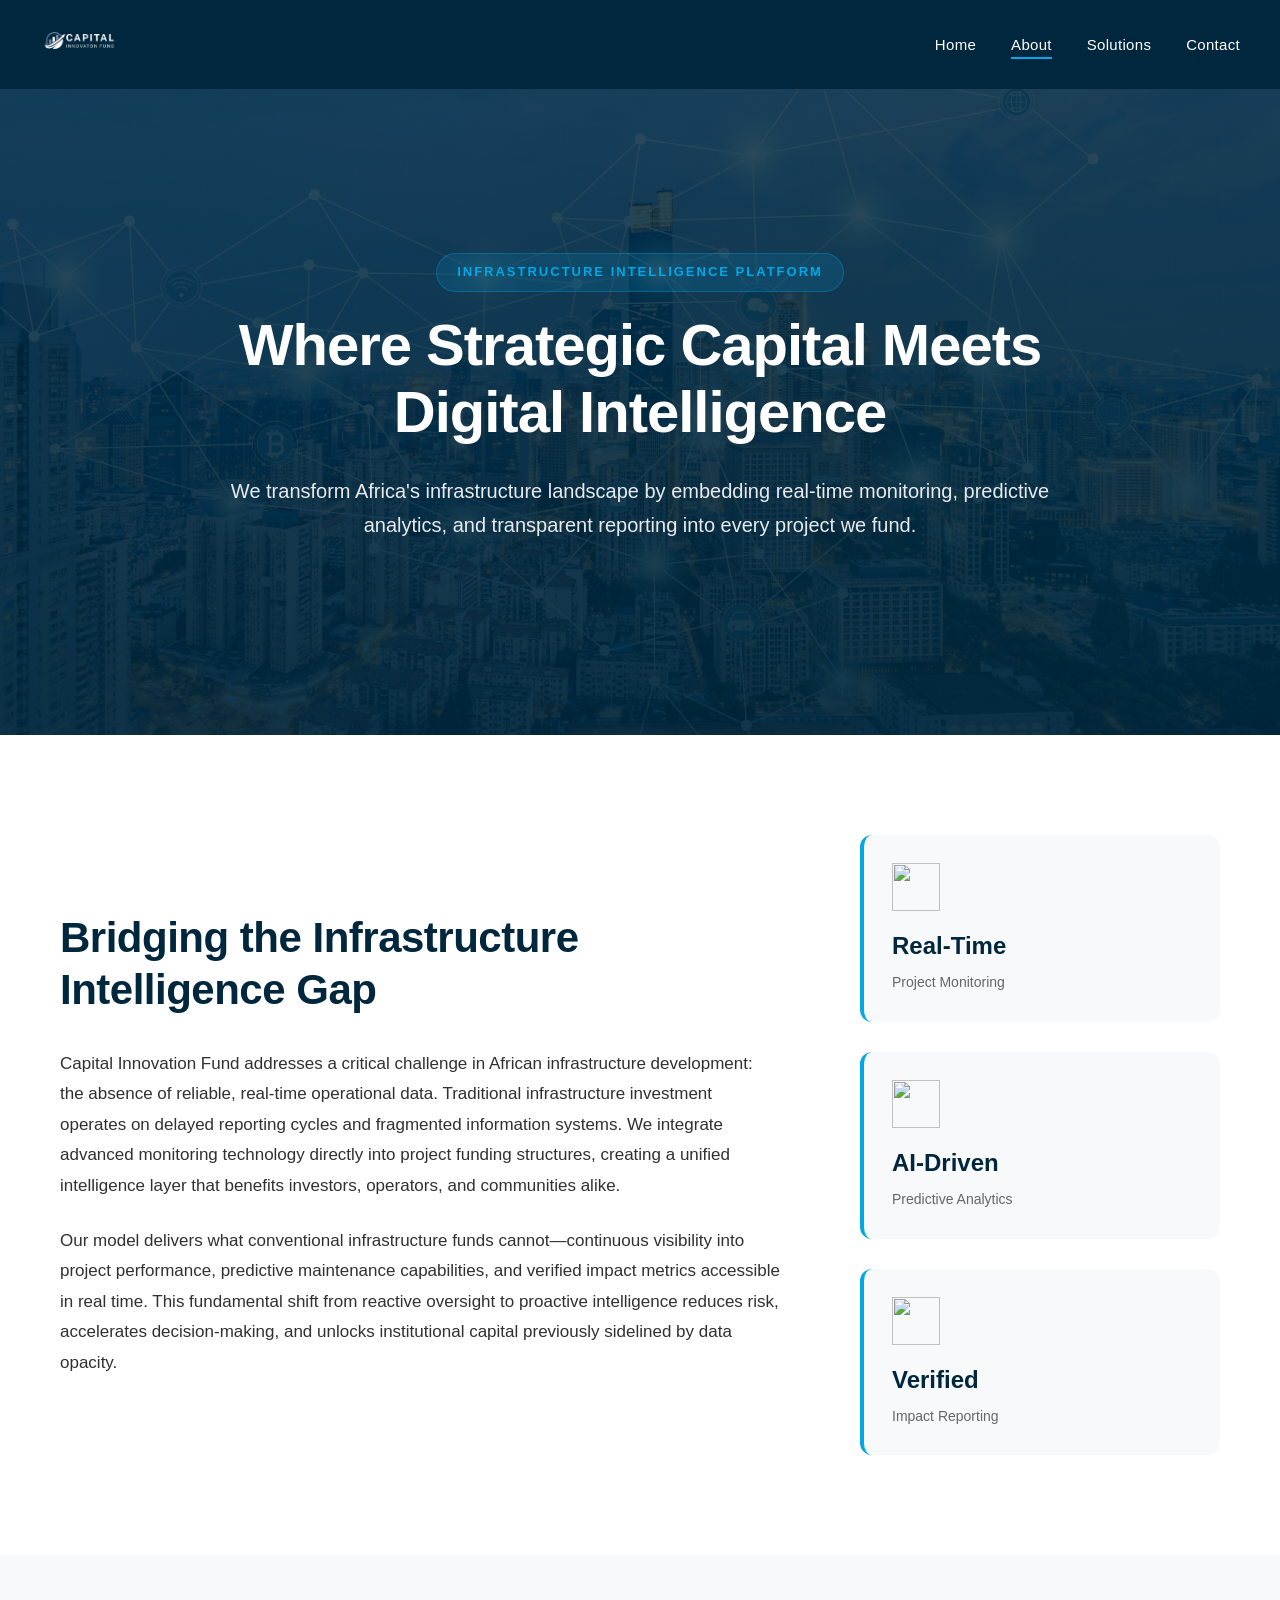
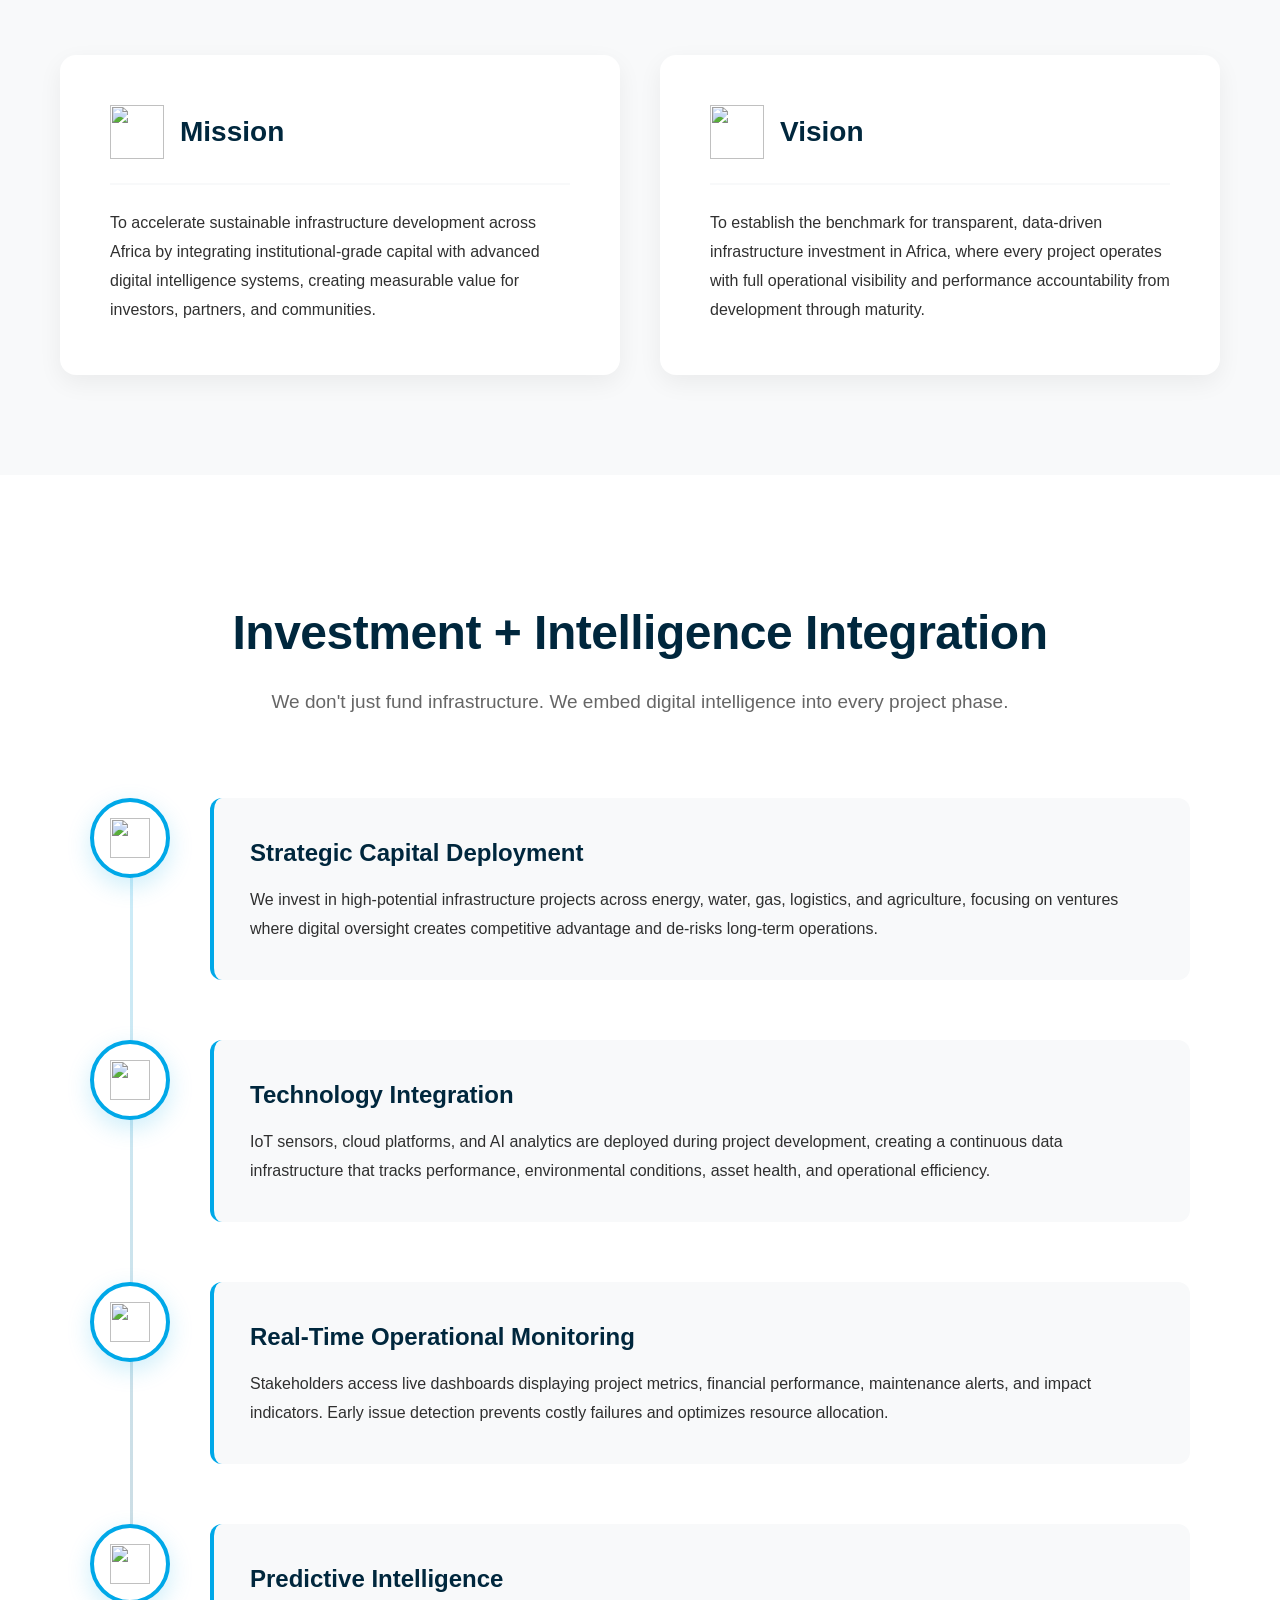
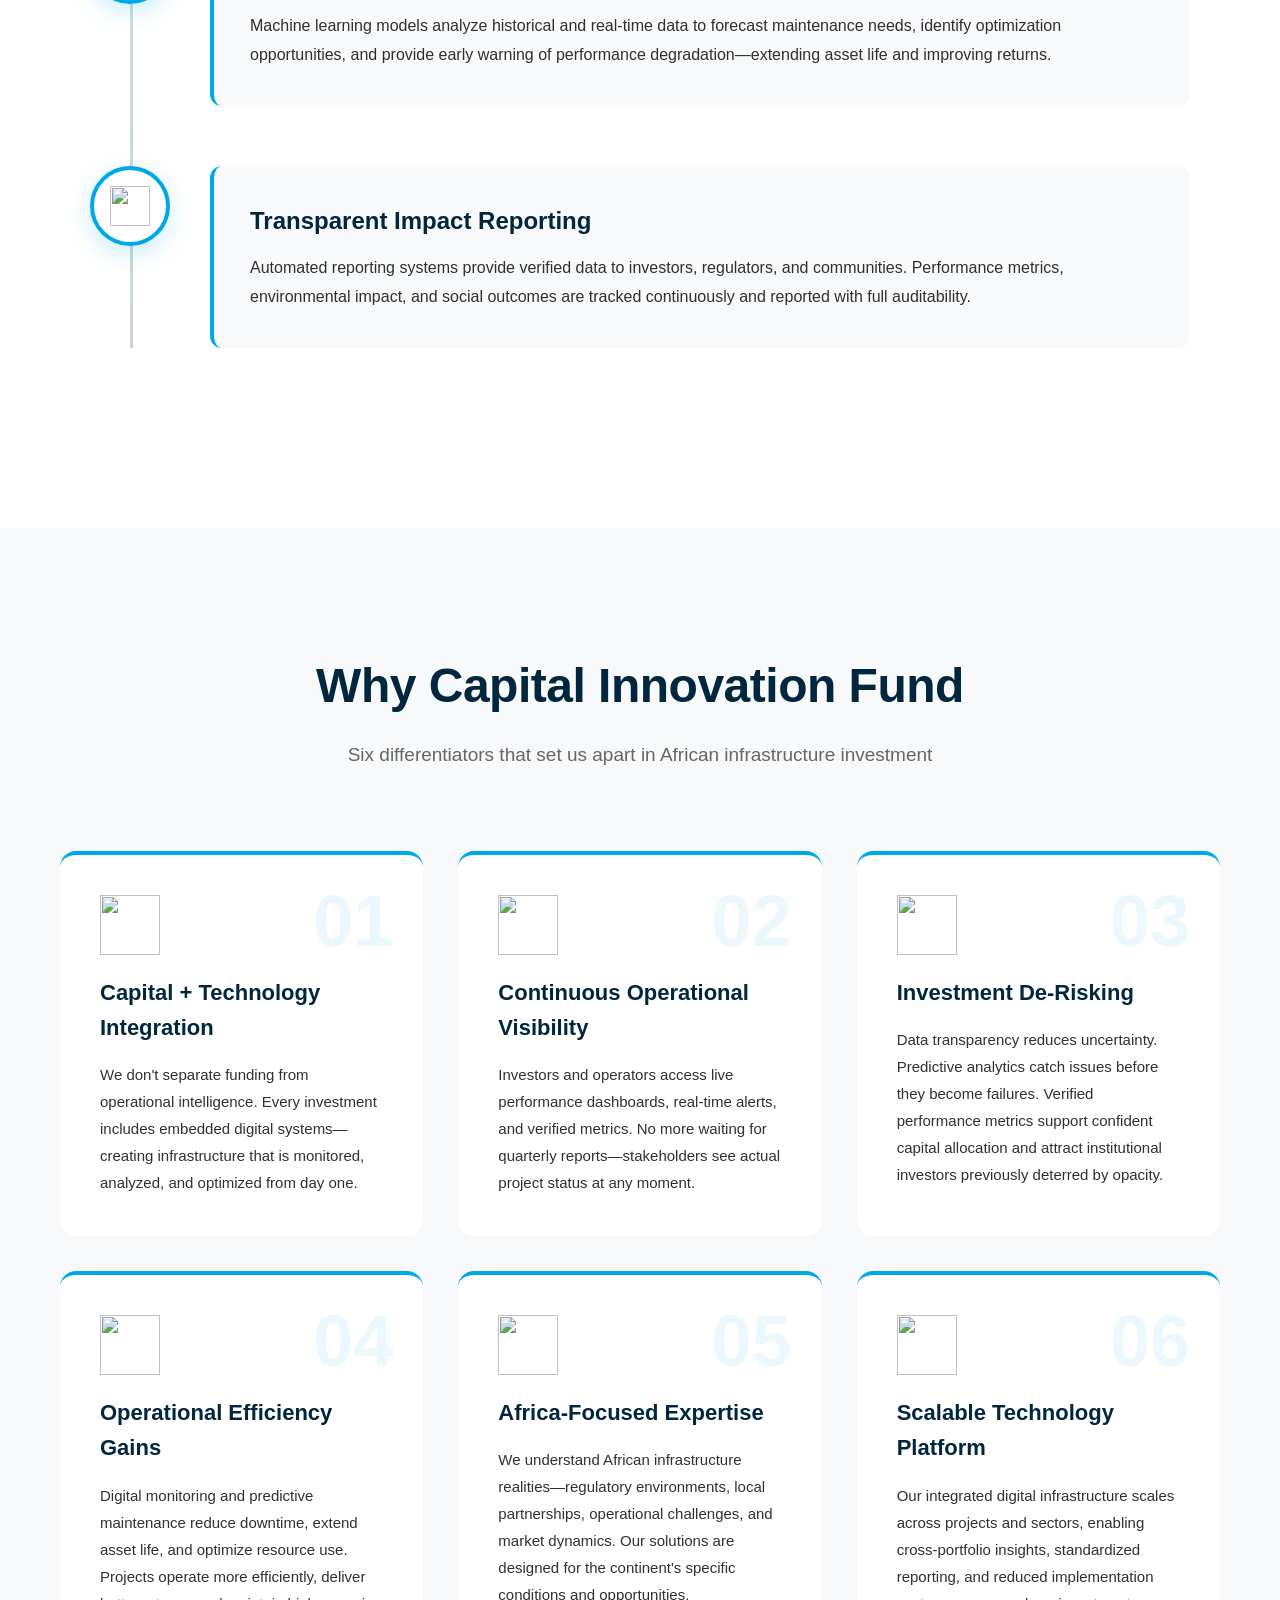
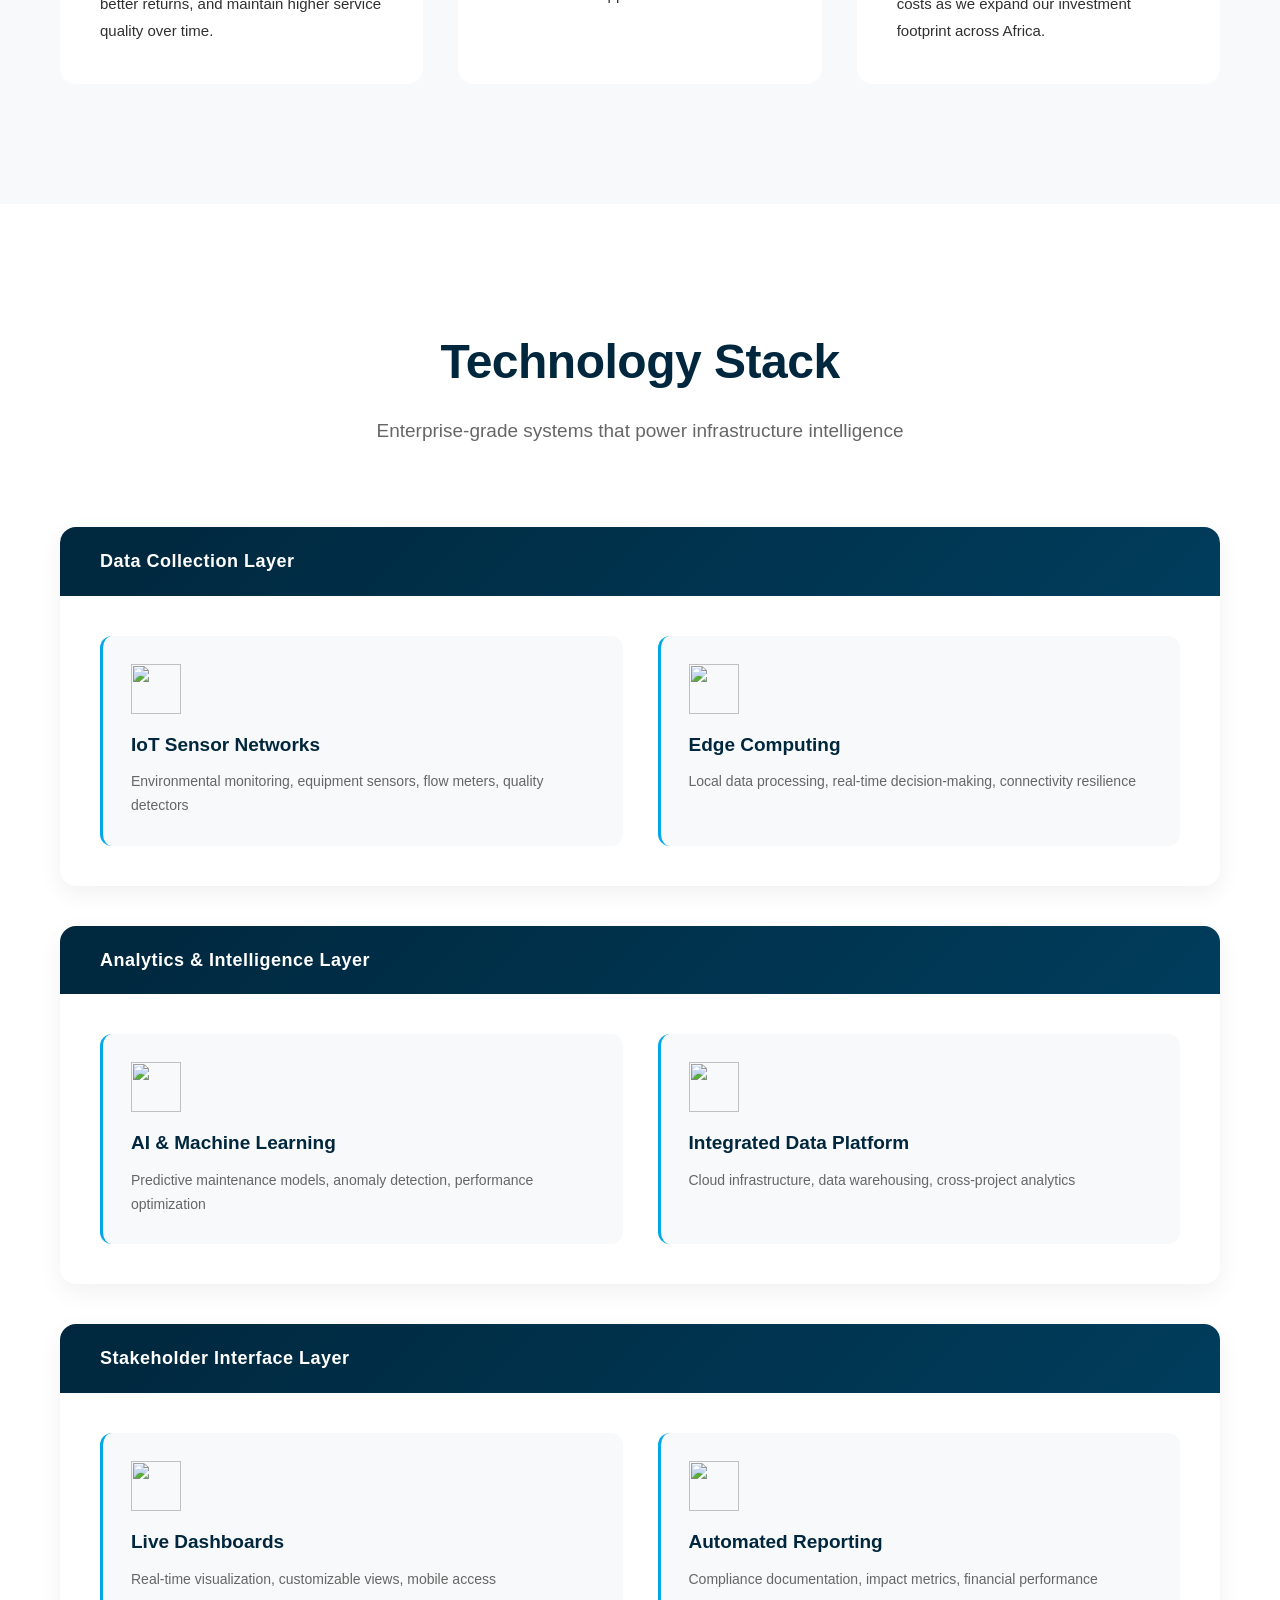
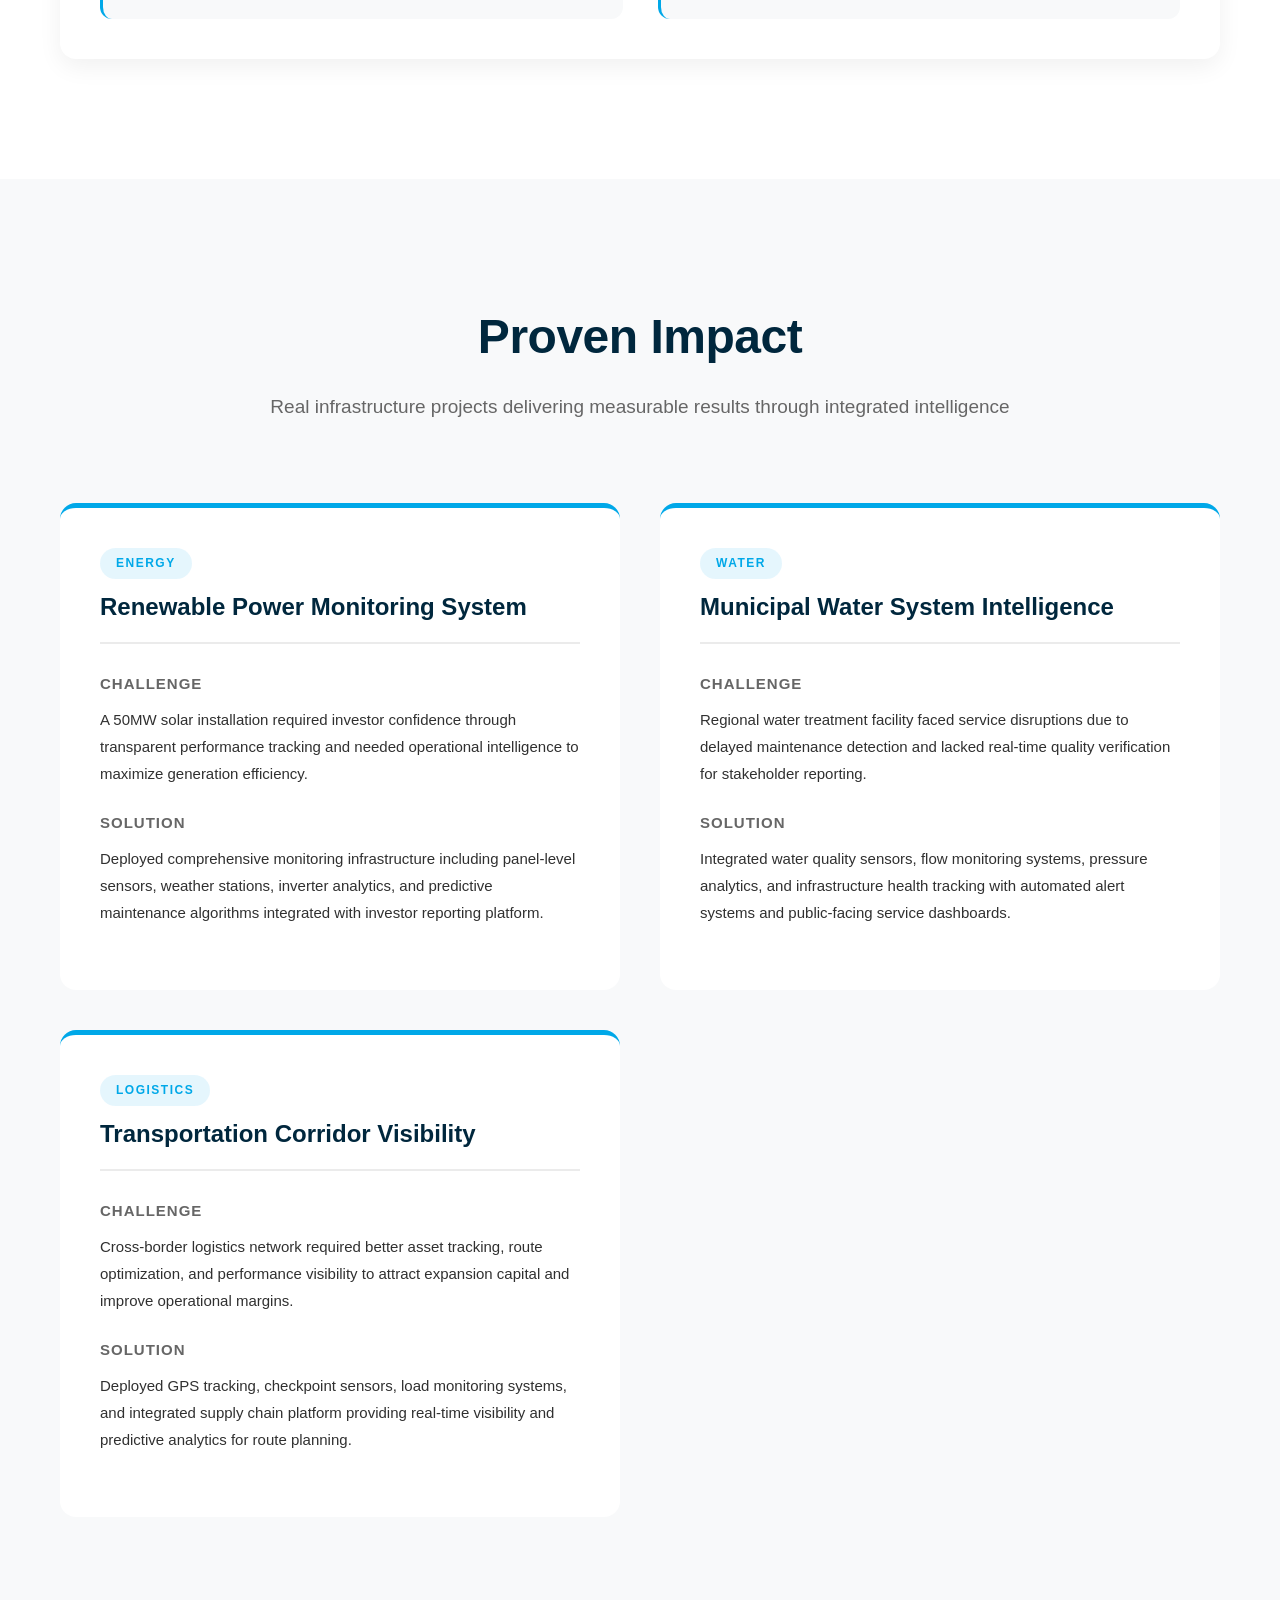
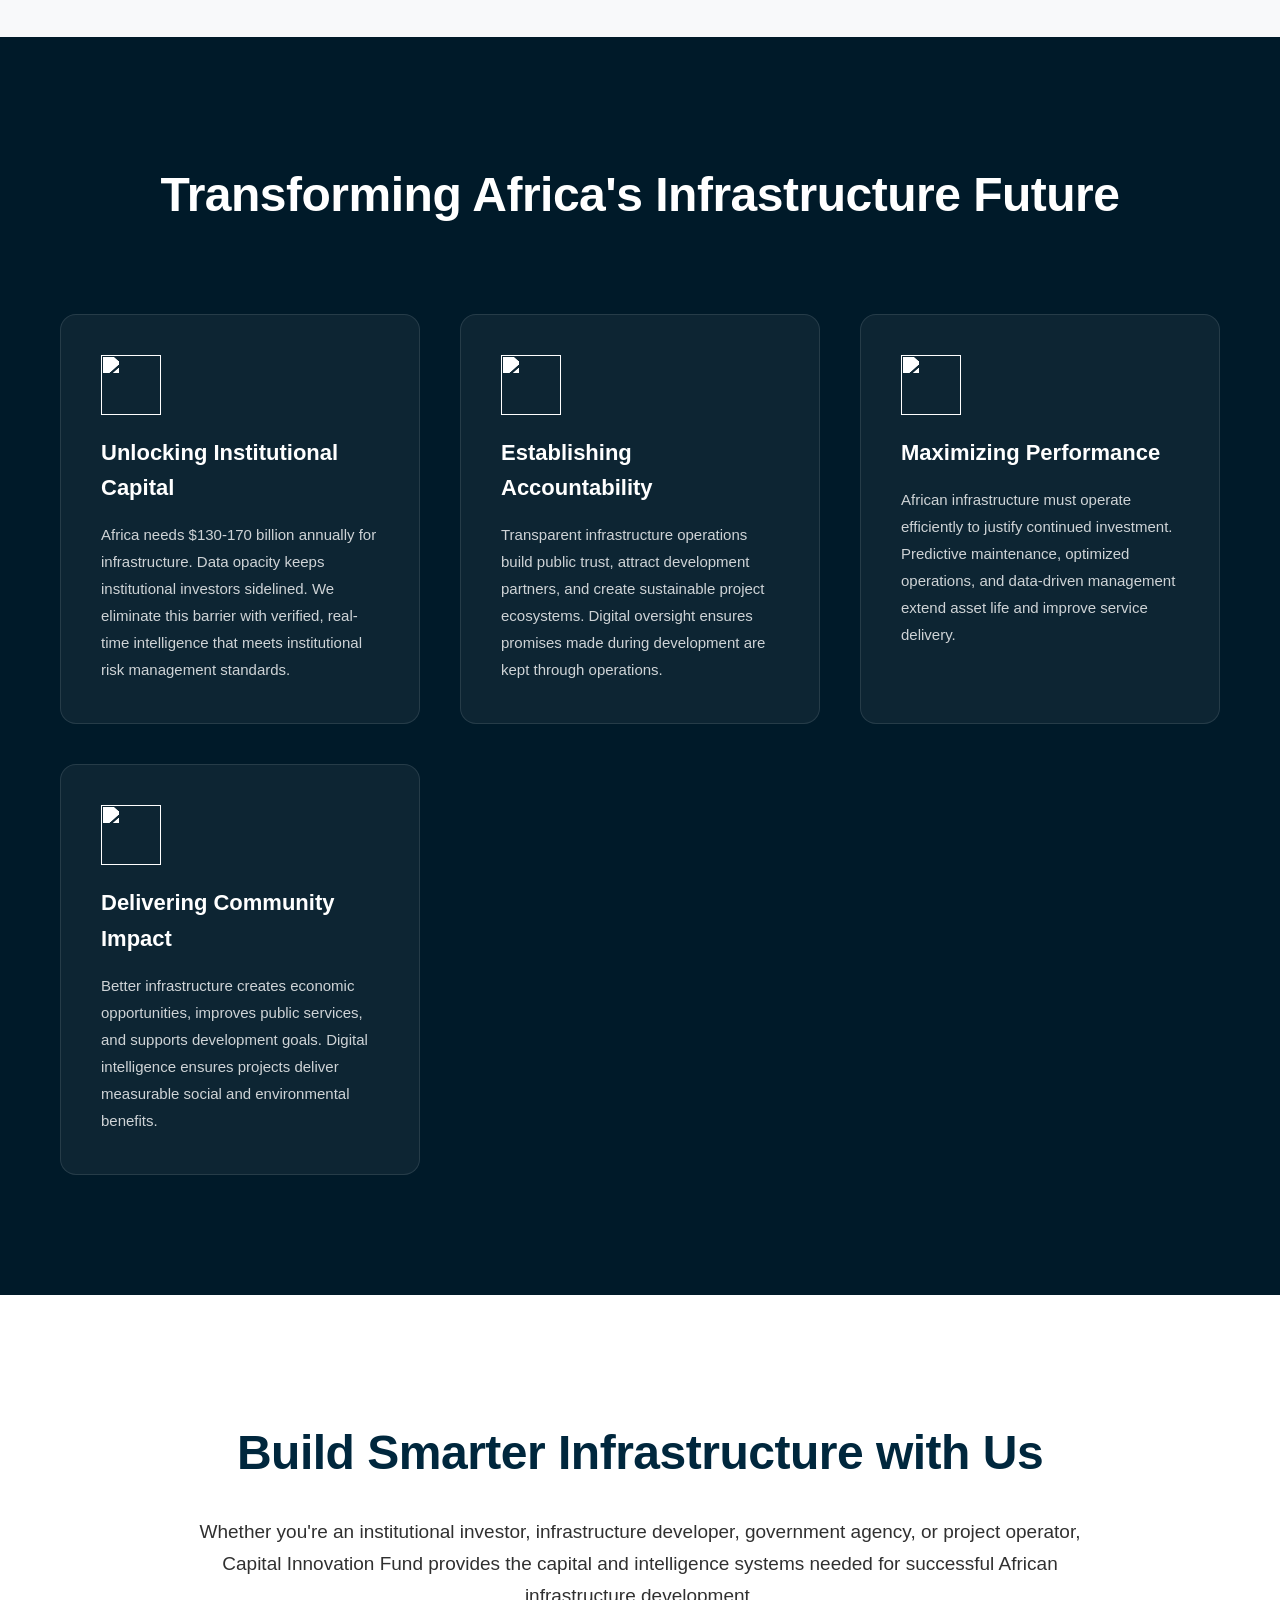
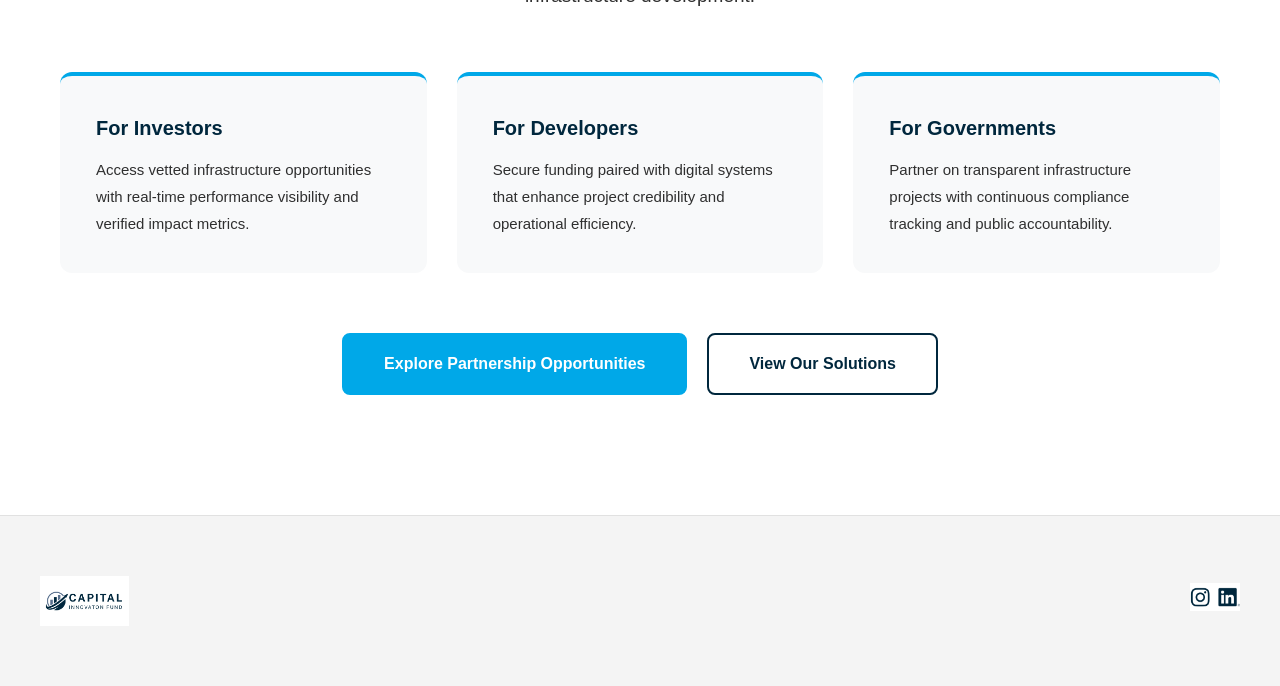
==== about.html @ 4520601c "revamped files" ====
<!DOCTYPE html>
<html lang="en">
<head>
<meta charset="UTF-8">
<meta name="viewport" content="width=device-width, initial-scale=1.0">
<title>About - Capital Innovation Fund</title>
<link rel="stylesheet" href="css/about.css">
</head>
<body>

<!-- NAVIGATION -->
<nav id="mainNav">
  <div class="logo">
    <img src="images/logo1.png" alt="Capital Innovation Fund">
  </div>

  <ul>
    <li><a href="home.html">Home</a></li>
    <li><a href="about.html" class="active">About</a></li>
    <li><a href="solutions.html">Solutions</a></li>
    <li><a href="contact.html">Contact</a></li>
  </ul>
</nav>

<!-- HERO SECTION -->
<section class="about-hero">
  <div class="parallax-container">
    <div class="parallax-layer layer-back">
      <div class="gradient-grid"></div>
    </div>
    <div class="parallax-layer layer-mid">
      <div class="data-network"></div>
    </div>
    <div class="parallax-layer layer-front">
      <img src="images/bridge.png" alt="African Infrastructure">
    </div>
  </div>
  
  <div class="hero-overlay"></div>
  
  <div class="about-hero-content">
    <div class="hero-label">Infrastructure Intelligence Platform</div>
    <h1>Where Strategic Capital Meets Digital Intelligence</h1>
    <p>We transform Africa's infrastructure landscape by embedding real-time monitoring, predictive analytics, and transparent reporting into every project we fund.</p>
  </div>
</section>

<!-- INTRODUCTION STATEMENT -->
<section class="intro-statement">
  <div class="intro-container">
    <div class="intro-content">
      <h2>Bridging the Infrastructure Intelligence Gap</h2>
      <p>Capital Innovation Fund addresses a critical challenge in African infrastructure development: the absence of reliable, real-time operational data. Traditional infrastructure investment operates on delayed reporting cycles and fragmented information systems. We integrate advanced monitoring technology directly into project funding structures, creating a unified intelligence layer that benefits investors, operators, and communities alike.</p>
      
      <p>Our model delivers what conventional infrastructure funds cannot—continuous visibility into project performance, predictive maintenance capabilities, and verified impact metrics accessible in real time. This fundamental shift from reactive oversight to proactive intelligence reduces risk, accelerates decision-making, and unlocks institutional capital previously sidelined by data opacity.</p>
    </div>
    
    <div class="intro-stats">
      <div class="stat-item">
        <div class="stat-icon"><img src="images/icons/monitor.svg" alt=""></div>
        <div class="stat-value">Real-Time</div>
        <div class="stat-label">Project Monitoring</div>
      </div>
      
      <div class="stat-item">
        <div class="stat-icon"><img src="images/icons/analytics.svg" alt=""></div>
        <div class="stat-value">AI-Driven</div>
        <div class="stat-label">Predictive Analytics</div>
      </div>
      
      <div class="stat-item">
        <div class="stat-icon"><img src="images/icons/verified.svg" alt=""></div>
        <div class="stat-value">Verified</div>
        <div class="stat-label">Impact Reporting</div>
      </div>
    </div>
  </div>
</section>

<!-- MISSION & VISION -->
<section class="mission-vision">
  <div class="mission-vision-grid">
    <div class="mission-card">
      <div class="card-header">
        <div class="header-icon"><img src="images/icons/target.svg" alt=""></div>
        <h3>Mission</h3>
      </div>
      <p>To accelerate sustainable infrastructure development across Africa by integrating institutional-grade capital with advanced digital intelligence systems, creating measurable value for investors, partners, and communities.</p>
    </div>
    
    <div class="vision-card">
      <div class="card-header">
        <div class="header-icon"><img src="images/icons/vision.svg" alt=""></div>
        <h3>Vision</h3>
      </div>
      <p>To establish the benchmark for transparent, data-driven infrastructure investment in Africa, where every project operates with full operational visibility and performance accountability from development through maturity.</p>
    </div>
  </div>
</section>

<!-- WHAT WE DO - LIFECYCLE MODEL -->
<section class="what-we-do">
  <div class="section-header">
    <h2>Investment + Intelligence Integration</h2>
    <p>We don't just fund infrastructure. We embed digital intelligence into every project phase.</p>
  </div>
  
  <div class="lifecycle-timeline">
    <div class="timeline-item">
      <div class="timeline-marker">
        <div class="marker-icon"><img src="images/icons/capital.svg" alt=""></div>
      </div>
      <div class="timeline-content">
        <h3>Strategic Capital Deployment</h3>
        <p>We invest in high-potential infrastructure projects across energy, water, gas, logistics, and agriculture, focusing on ventures where digital oversight creates competitive advantage and de-risks long-term operations.</p>
      </div>
    </div>
    
    <div class="timeline-item">
      <div class="timeline-marker">
        <div class="marker-icon"><img src="images/icons/integration.svg" alt=""></div>
      </div>
      <div class="timeline-content">
        <h3>Technology Integration</h3>
        <p>IoT sensors, cloud platforms, and AI analytics are deployed during project development, creating a continuous data infrastructure that tracks performance, environmental conditions, asset health, and operational efficiency.</p>
      </div>
    </div>
    
    <div class="timeline-item">
      <div class="timeline-marker">
        <div class="marker-icon"><img src="images/icons/monitoring.svg" alt=""></div>
      </div>
      <div class="timeline-content">
        <h3>Real-Time Operational Monitoring</h3>
        <p>Stakeholders access live dashboards displaying project metrics, financial performance, maintenance alerts, and impact indicators. Early issue detection prevents costly failures and optimizes resource allocation.</p>
      </div>
    </div>
    
    <div class="timeline-item">
      <div class="timeline-marker">
        <div class="marker-icon"><img src="images/icons/predictive.svg" alt=""></div>
      </div>
      <div class="timeline-content">
        <h3>Predictive Intelligence</h3>
        <p>Machine learning models analyze historical and real-time data to forecast maintenance needs, identify optimization opportunities, and provide early warning of performance degradation—extending asset life and improving returns.</p>
      </div>
    </div>
    
    <div class="timeline-item">
      <div class="timeline-marker">
        <div class="marker-icon"><img src="images/icons/reporting.svg" alt=""></div>
      </div>
      <div class="timeline-content">
        <h3>Transparent Impact Reporting</h3>
        <p>Automated reporting systems provide verified data to investors, regulators, and communities. Performance metrics, environmental impact, and social outcomes are tracked continuously and reported with full auditability.</p>
      </div>
    </div>
  </div>
</section>

<!-- COMPETITIVE ADVANTAGE -->
<section class="competitive-advantage">
  <div class="section-header">
    <h2>Why Capital Innovation Fund</h2>
    <p>Six differentiators that set us apart in African infrastructure investment</p>
  </div>
  
  <div class="advantages-grid">
    <div class="advantage-card">
      <div class="advantage-number">01</div>
      <div class="advantage-icon"><img src="images/icons/integration-adv.svg" alt=""></div>
      <h3>Capital + Technology Integration</h3>
      <p>We don't separate funding from operational intelligence. Every investment includes embedded digital systems—creating infrastructure that is monitored, analyzed, and optimized from day one.</p>
    </div>
    
    <div class="advantage-card">
      <div class="advantage-number">02</div>
      <div class="advantage-icon"><img src="images/icons/visibility.svg" alt=""></div>
      <h3>Continuous Operational Visibility</h3>
      <p>Investors and operators access live performance dashboards, real-time alerts, and verified metrics. No more waiting for quarterly reports—stakeholders see actual project status at any moment.</p>
    </div>
    
    <div class="advantage-card">
      <div class="advantage-number">03</div>
      <div class="advantage-icon"><img src="images/icons/derisk.svg" alt=""></div>
      <h3>Investment De-Risking</h3>
      <p>Data transparency reduces uncertainty. Predictive analytics catch issues before they become failures. Verified performance metrics support confident capital allocation and attract institutional investors previously deterred by opacity.</p>
    </div>
    
    <div class="advantage-card">
      <div class="advantage-number">04</div>
      <div class="advantage-icon"><img src="images/icons/efficiency.svg" alt=""></div>
      <h3>Operational Efficiency Gains</h3>
      <p>Digital monitoring and predictive maintenance reduce downtime, extend asset life, and optimize resource use. Projects operate more efficiently, deliver better returns, and maintain higher service quality over time.</p>
    </div>
    
    <div class="advantage-card">
      <div class="advantage-number">05</div>
      <div class="advantage-icon"><img src="images/icons/africa.svg" alt=""></div>
      <h3>Africa-Focused Expertise</h3>
      <p>We understand African infrastructure realities—regulatory environments, local partnerships, operational challenges, and market dynamics. Our solutions are designed for the continent's specific conditions and opportunities.</p>
    </div>
    
    <div class="advantage-card">
      <div class="advantage-number">06</div>
      <div class="advantage-icon"><img src="images/icons/scalable.svg" alt=""></div>
      <h3>Scalable Technology Platform</h3>
      <p>Our integrated digital infrastructure scales across projects and sectors, enabling cross-portfolio insights, standardized reporting, and reduced implementation costs as we expand our investment footprint across Africa.</p>
    </div>
  </div>
</section>

<!-- TECHNOLOGY APPROACH -->
<section class="technology-approach">
  <div class="section-header">
    <h2>Technology Stack</h2>
    <p>Enterprise-grade systems that power infrastructure intelligence</p>
  </div>
  
  <div class="tech-architecture">
    <div class="tech-layer">
      <div class="layer-label">Data Collection Layer</div>
      <div class="layer-components">
        <div class="component">
          <div class="component-icon"><img src="images/icons/iot.svg" alt=""></div>
          <h4>IoT Sensor Networks</h4>
          <p>Environmental monitoring, equipment sensors, flow meters, quality detectors</p>
        </div>
        <div class="component">
          <div class="component-icon"><img src="images/icons/edge.svg" alt=""></div>
          <h4>Edge Computing</h4>
          <p>Local data processing, real-time decision-making, connectivity resilience</p>
        </div>
      </div>
    </div>
    
    <div class="tech-layer">
      <div class="layer-label">Analytics & Intelligence Layer</div>
      <div class="layer-components">
        <div class="component">
          <div class="component-icon"><img src="images/icons/ai.svg" alt=""></div>
          <h4>AI & Machine Learning</h4>
          <p>Predictive maintenance models, anomaly detection, performance optimization</p>
        </div>
        <div class="component">
          <div class="component-icon"><img src="images/icons/data-platform.svg" alt=""></div>
          <h4>Integrated Data Platform</h4>
          <p>Cloud infrastructure, data warehousing, cross-project analytics</p>
        </div>
      </div>
    </div>
    
    <div class="tech-layer">
      <div class="layer-label">Stakeholder Interface Layer</div>
      <div class="layer-components">
        <div class="component">
          <div class="component-icon"><img src="images/icons/dashboard.svg" alt=""></div>
          <h4>Live Dashboards</h4>
          <p>Real-time visualization, customizable views, mobile access</p>
        </div>
        <div class="component">
          <div class="component-icon"><img src="images/icons/reporting.svg" alt=""></div>
          <h4>Automated Reporting</h4>
          <p>Compliance documentation, impact metrics, financial performance</p>
        </div>
      </div>
    </div>
  </div>
</section>

<!-- CASE STUDIES -->
<section class="case-studies">
  <div class="section-header">
    <h2>Proven Impact</h2>
    <p>Real infrastructure projects delivering measurable results through integrated intelligence</p>
  </div>
  
  <div class="cases-container">
    <div class="case-card">
      <div class="case-header">
        <div class="case-sector">Energy</div>
        <h3>Renewable Power Monitoring System</h3>
      </div>
      
      <div class="case-challenge">
        <h4>Challenge</h4>
        <p>A 50MW solar installation required investor confidence through transparent performance tracking and needed operational intelligence to maximize generation efficiency.</p>
      </div>
      
      <div class="case-solution">
        <h4>Solution</h4>
        <p>Deployed comprehensive monitoring infrastructure including panel-level sensors, weather stations, inverter analytics, and predictive maintenance algorithms integrated with investor reporting platform.</p>
      </div>
    </div>
    
    <div class="case-card">
      <div class="case-header">
        <div class="case-sector">Water</div>
        <h3>Municipal Water System Intelligence</h3>
      </div>
      
      <div class="case-challenge">
        <h4>Challenge</h4>
        <p>Regional water treatment facility faced service disruptions due to delayed maintenance detection and lacked real-time quality verification for stakeholder reporting.</p>
      </div>
      
      <div class="case-solution">
        <h4>Solution</h4>
        <p>Integrated water quality sensors, flow monitoring systems, pressure analytics, and infrastructure health tracking with automated alert systems and public-facing service dashboards.</p>
      </div>
    </div>
    
    <div class="case-card">
      <div class="case-header">
        <div class="case-sector">Logistics</div>
        <h3>Transportation Corridor Visibility</h3>
      </div>
      
      <div class="case-challenge">
        <h4>Challenge</h4>
        <p>Cross-border logistics network required better asset tracking, route optimization, and performance visibility to attract expansion capital and improve operational margins.</p>
      </div>
      
      <div class="case-solution">
        <h4>Solution</h4>
        <p>Deployed GPS tracking, checkpoint sensors, load monitoring systems, and integrated supply chain platform providing real-time visibility and predictive analytics for route planning.</p>
      </div>
    </div>
  </div>
</section>

<!-- WHY IT MATTERS -->
<section class="why-matters">
  <div class="matters-content">
    <h2>Transforming Africa's Infrastructure Future</h2>
    
    <div class="matters-grid">
      <div class="matter-item">
        <div class="matter-icon"><img src="images/icons/capital-unlock.svg" alt=""></div>
        <h3>Unlocking Institutional Capital</h3>
        <p>Africa needs $130-170 billion annually for infrastructure. Data opacity keeps institutional investors sidelined. We eliminate this barrier with verified, real-time intelligence that meets institutional risk management standards.</p>
      </div>
      
      <div class="matter-item">
        <div class="matter-icon"><img src="images/icons/accountability.svg" alt=""></div>
        <h3>Establishing Accountability</h3>
        <p>Transparent infrastructure operations build public trust, attract development partners, and create sustainable project ecosystems. Digital oversight ensures promises made during development are kept through operations.</p>
      </div>
      
      <div class="matter-item">
        <div class="matter-icon"><img src="images/icons/performance.svg" alt=""></div>
        <h3>Maximizing Performance</h3>
        <p>African infrastructure must operate efficiently to justify continued investment. Predictive maintenance, optimized operations, and data-driven management extend asset life and improve service delivery.</p>
      </div>
      
      <div class="matter-item">
        <div class="matter-icon"><img src="images/icons/community.svg" alt=""></div>
        <h3>Delivering Community Impact</h3>
        <p>Better infrastructure creates economic opportunities, improves public services, and supports development goals. Digital intelligence ensures projects deliver measurable social and environmental benefits.</p>
      </div>
    </div>
  </div>
</section>

<!-- PARTNER CTA -->
<section class="partner-cta">
  <div class="cta-container">
    <div class="cta-content">
      <h2>Build Smarter Infrastructure with Us</h2>
      <p>Whether you're an institutional investor, infrastructure developer, government agency, or project operator, Capital Innovation Fund provides the capital and intelligence systems needed for successful African infrastructure development.</p>
      
      <div class="cta-options">
        <div class="cta-option">
          <h3>For Investors</h3>
          <p>Access vetted infrastructure opportunities with real-time performance visibility and verified impact metrics.</p>
        </div>
        
        <div class="cta-option">
          <h3>For Developers</h3>
          <p>Secure funding paired with digital systems that enhance project credibility and operational efficiency.</p>
        </div>
        
        <div class="cta-option">
          <h3>For Governments</h3>
          <p>Partner on transparent infrastructure projects with continuous compliance tracking and public accountability.</p>
        </div>
      </div>
      
      <div class="cta-actions">
        <a href="contact.html" class="btn-primary">Explore Partnership Opportunities</a>
        <a href="solutions.html" class="btn-secondary">View Our Solutions</a>
      </div>
    </div>
  </div>
</section>

<!-- FOOTER -->
<footer>
  <div class="footer-content">
    <img src="images/logo.png" alt="Capital Innovation Fund">
    <div class="social">
      <img src="images/social.png" alt="Social Media">
    </div>
  </div>
</footer>

<script src="js/about.js"></script>
</body>
</html>
---- css/about.css ----
/* ===================================
   ABOUT PAGE STYLES - REDESIGNED
   Capital Innovation Fund
   =================================== */

/* PREVENT HORIZONTAL SCROLL */
html, body {
  overflow-x: hidden;
  max-width: 100%;
  scroll-behavior: smooth;
}

/* COLOR VARIABLES */
:root {
  --blue: #00273d;
  --blue-dark: #001a29;
  --blue-light: #003d5c;
  --white: #ffffff;
  --grey: #f8f9fa;
  --grey-light: #f4f4f4;
  --grey-dark: #1a1a1a;
  --grey-medium: #666666;
  --accent: #00a8e8;
  --accent-light: #33bef0;
  --success: #00ff88;
  --warning: #ffaa00;
  --border: rgba(0, 0, 0, 0.08);
}

/* RESET STYLES */
* {
  margin: 0;
  padding: 0;
  box-sizing: border-box;
}

body, html {
  font-family: -apple-system, BlinkMacSystemFont, 'Segoe UI', Arial, sans-serif;
  color: var(--grey-dark);
  background: var(--white);
  -webkit-font-smoothing: antialiased;
  line-height: 1.6;
}

/* ==================================
   NAVIGATION
   ================================== */
nav {
  width: 100%;
  background: var(--blue);
  padding: 18px 40px;
  display: flex;
  justify-content: space-between;
  align-items: center;
  position: fixed;
  top: 0;
  z-index: 1000;
  transition: all 0.4s cubic-bezier(0.4, 0, 0.2, 1);
}

nav.scrolled {
  background: rgba(0, 39, 61, 0.95);
  backdrop-filter: blur(20px);
  box-shadow: 0 4px 30px rgba(0, 0, 0, 0.1);
  padding: 12px 40px;
}

nav .logo img {
  height: 45px;
  transition: height 0.3s ease;
}

nav ul {
  list-style: none;
  display: flex;
  gap: 35px;
}

nav ul li a {
  color: var(--white);
  text-decoration: none;
  font-size: 15px;
  font-weight: 500;
  letter-spacing: 0.3px;
  transition: opacity 0.3s ease;
  position: relative;
}

nav ul li a::after {
  content: '';
  position: absolute;
  bottom: -6px;
  left: 0;
  width: 0;
  height: 2px;
  background: var(--accent);
  transition: width 0.3s cubic-bezier(0.4, 0, 0.2, 1);
}

nav ul li a:hover::after,
nav ul li a.active::after {
  width: 100%;
}

/* ==================================
   ABOUT HERO - PARALLAX
   ================================== */
.about-hero {
  height: 75vh;
  min-height: 600px;
  position: relative;
  display: flex;
  align-items: center;
  justify-content: center;
  margin-top: 60px;
  overflow: hidden;
  background: var(--blue-dark);
}

.parallax-container {
  position: absolute;
  top: 0;
  left: 0;
  width: 100%;
  height: 100%;
}

.parallax-layer {
  position: absolute;
  width: 100%;
  height: 100%;
  transition: transform 0.1s ease-out;
}

.layer-back {
  z-index: 1;
}

.gradient-grid {
  width: 100%;
  height: 100%;
  background: 
    linear-gradient(90deg, transparent 0%, rgba(0, 168, 232, 0.03) 50%, transparent 100%),
    repeating-linear-gradient(0deg, transparent, transparent 50px, rgba(0, 168, 232, 0.05) 50px, rgba(0, 168, 232, 0.05) 51px),
    repeating-linear-gradient(90deg, transparent, transparent 50px, rgba(0, 168, 232, 0.05) 50px, rgba(0, 168, 232, 0.05) 51px);
}

.layer-mid {
  z-index: 2;
}

.data-network {
  width: 100%;
  height: 100%;
  background-image: 
    radial-gradient(circle at 20% 30%, rgba(0, 168, 232, 0.12) 0%, transparent 50%),
    radial-gradient(circle at 80% 70%, rgba(0, 255, 136, 0.08) 0%, transparent 50%);
}

.layer-front {
  z-index: 3;
}

.layer-front img {
  width: 100%;
  height: 100%;
  object-fit: cover;
  object-position: center;
  opacity: 0.5;
}

.hero-overlay {
  position: absolute;
  top: 0;
  left: 0;
  width: 100%;
  height: 100%;
  background: linear-gradient(180deg, rgba(0, 39, 61, 0.65) 0%, rgba(0, 39, 61, 0.85) 100%);
  z-index: 4;
}

.about-hero-content {
  position: relative;
  z-index: 5;
  text-align: center;
  max-width: 1000px;
  padding: 0 40px;
  color: var(--white);
}

.hero-label {
  display: inline-block;
  font-size: 13px;
  font-weight: 600;
  text-transform: uppercase;
  letter-spacing: 2px;
  color: var(--accent);
  margin-bottom: 20px;
  padding: 8px 20px;
  background: rgba(0, 168, 232, 0.15);
  border-radius: 30px;
  border: 1px solid rgba(0, 168, 232, 0.3);
  opacity: 0;
  animation: fadeInUp 0.8s cubic-bezier(0.4, 0, 0.2, 1) forwards 0.2s;
}

.about-hero-content h1 {
  font-size: 58px;
  font-weight: 700;
  margin-bottom: 28px;
  line-height: 1.15;
  letter-spacing: -1px;
  opacity: 0;
  transform: translateY(30px);
  animation: fadeInUp 1s cubic-bezier(0.4, 0, 0.2, 1) forwards 0.4s;
}

.about-hero-content p {
  font-size: 20px;
  line-height: 1.7;
  color: rgba(255, 255, 255, 0.9);
  max-width: 850px;
  margin: 0 auto;
  opacity: 0;
  transform: translateY(30px);
  animation: fadeInUp 1s cubic-bezier(0.4, 0, 0.2, 1) forwards 0.6s;
}

@keyframes fadeInUp {
  to {
    opacity: 1;
    transform: translateY(0);
  }
}

/* ==================================
   INTRODUCTION STATEMENT
   ================================== */
.intro-statement {
  padding: 100px 60px;
  background: var(--white);
}

.intro-container {
  max-width: 1300px;
  margin: 0 auto;
  display: grid;
  grid-template-columns: 2fr 1fr;
  gap: 80px;
  align-items: center;
}

.intro-content h2 {
  font-size: 42px;
  font-weight: 700;
  color: var(--blue);
  margin-bottom: 32px;
  line-height: 1.25;
  letter-spacing: -0.5px;
}

.intro-content p {
  font-size: 17px;
  line-height: 1.8;
  color: var(--grey-dark);
  margin-bottom: 24px;
  opacity: 0.9;
}

.intro-content p:last-child {
  margin-bottom: 0;
}

.intro-stats {
  display: flex;
  flex-direction: column;
  gap: 30px;
}

.stat-item {
  padding: 28px;
  background: var(--grey);
  border-radius: 12px;
  border-left: 4px solid var(--accent);
  transition: all 0.4s cubic-bezier(0.4, 0, 0.2, 1);
}

.stat-item:hover {
  background: var(--white);
  box-shadow: 0 12px 32px rgba(0, 0, 0, 0.08);
  transform: translateX(8px);
}

.stat-icon {
  width: 48px;
  height: 48px;
  margin-bottom: 16px;
}

.stat-icon img {
  width: 100%;
  height: 100%;
  object-fit: contain;
}

.stat-value {
  font-size: 24px;
  font-weight: 700;
  color: var(--blue);
  margin-bottom: 6px;
}

.stat-label {
  font-size: 14px;
  color: var(--grey-medium);
  font-weight: 500;
}

/* ==================================
   MISSION & VISION
   ================================== */
.mission-vision {
  padding: 100px 60px;
  background: var(--grey);
}

.mission-vision-grid {
  max-width: 1300px;
  margin: 0 auto;
  display: grid;
  grid-template-columns: repeat(2, 1fr);
  gap: 40px;
}

.mission-card,
.vision-card {
  padding: 50px;
  background: var(--white);
  border-radius: 16px;
  box-shadow: 0 8px 24px rgba(0, 0, 0, 0.06);
  transition: all 0.4s cubic-bezier(0.4, 0, 0.2, 1);
}

.mission-card:hover,
.vision-card:hover {
  box-shadow: 0 16px 48px rgba(0, 0, 0, 0.12);
  transform: translateY(-6px);
}

.card-header {
  display: flex;
  align-items: center;
  gap: 16px;
  margin-bottom: 24px;
  padding-bottom: 24px;
  border-bottom: 2px solid var(--grey);
}

.header-icon {
  width: 54px;
  height: 54px;
}

.header-icon img {
  width: 100%;
  height: 100%;
  object-fit: contain;
}

.card-header h3 {
  font-size: 28px;
  font-weight: 700;
  color: var(--blue);
}

.mission-card p,
.vision-card p {
  font-size: 16px;
  line-height: 1.8;
  color: var(--grey-dark);
  opacity: 0.9;
}

/* ==================================
   WHAT WE DO - LIFECYCLE TIMELINE
   ================================== */
.what-we-do {
  padding: 120px 60px;
  background: var(--white);
}

.section-header {
  text-align: center;
  max-width: 900px;
  margin: 0 auto 80px;
}

.section-header h2 {
  font-size: 48px;
  font-weight: 700;
  color: var(--blue);
  margin-bottom: 16px;
  letter-spacing: -0.5px;
}

.section-header p {
  font-size: 19px;
  color: var(--grey-medium);
  line-height: 1.6;
}

.lifecycle-timeline {
  max-width: 1100px;
  margin: 0 auto;
  position: relative;
}

.lifecycle-timeline::before {
  content: '';
  position: absolute;
  left: 40px;
  top: 0;
  bottom: 0;
  width: 3px;
  background: linear-gradient(180deg, var(--accent), var(--blue));
  opacity: 0.2;
}

.timeline-item {
  position: relative;
  padding-left: 120px;
  margin-bottom: 60px;
  opacity: 0;
  transform: translateX(-30px);
  transition: all 0.8s cubic-bezier(0.4, 0, 0.2, 1);
}

.timeline-item.visible {
  opacity: 1;
  transform: translateX(0);
}

.timeline-marker {
  position: absolute;
  left: 0;
  top: 0;
  width: 80px;
  height: 80px;
  background: var(--white);
  border: 4px solid var(--accent);
  border-radius: 50%;
  display: flex;
  align-items: center;
  justify-content: center;
  box-shadow: 0 8px 24px rgba(0, 168, 232, 0.2);
  z-index: 2;
}

.marker-icon {
  width: 40px;
  height: 40px;
}

.marker-icon img {
  width: 100%;
  height: 100%;
  object-fit: contain;
}

.timeline-content {
  background: var(--grey);
  padding: 36px;
  border-radius: 12px;
  border-left: 4px solid var(--accent);
  transition: all 0.4s cubic-bezier(0.4, 0, 0.2, 1);
}

.timeline-content:hover {
  background: var(--white);
  box-shadow: 0 12px 32px rgba(0, 0, 0, 0.1);
  transform: translateX(8px);
}

.timeline-content h3 {
  font-size: 24px;
  font-weight: 700;
  color: var(--blue);
  margin-bottom: 14px;
}

.timeline-content p {
  font-size: 16px;
  line-height: 1.8;
  color: var(--grey-dark);
  opacity: 0.9;
}

/* ==================================
   COMPETITIVE ADVANTAGE
   ================================== */
.competitive-advantage {
  padding: 120px 60px;
  background: var(--grey);
}

.advantages-grid {
  max-width: 1300px;
  margin: 0 auto;
  display: grid;
  grid-template-columns: repeat(3, 1fr);
  gap: 35px;
}

.advantage-card {
  position: relative;
  padding: 40px;
  background: var(--white);
  border-radius: 16px;
  border-top: 4px solid var(--accent);
  transition: all 0.4s cubic-bezier(0.4, 0, 0.2, 1);
}

.advantage-card:hover {
  box-shadow: 0 16px 48px rgba(0, 0, 0, 0.1);
  transform: translateY(-8px);
}

.advantage-number {
  position: absolute;
  top: 30px;
  right: 30px;
  font-size: 72px;
  font-weight: 800;
  color: rgba(0, 168, 232, 0.08);
  line-height: 1;
}

.advantage-icon {
  width: 60px;
  height: 60px;
  margin-bottom: 20px;
}

.advantage-icon img {
  width: 100%;
  height: 100%;
  object-fit: contain;
}

.advantage-card h3 {
  font-size: 22px;
  font-weight: 700;
  color: var(--blue);
  margin-bottom: 16px;
  position: relative;
  z-index: 2;
}

.advantage-card p {
  font-size: 15px;
  line-height: 1.8;
  color: var(--grey-dark);
  opacity: 0.9;
  position: relative;
  z-index: 2;
}

/* ==================================
   TECHNOLOGY APPROACH
   ================================== */
.technology-approach {
  padding: 120px 60px;
  background: var(--white);
}

.tech-architecture {
  max-width: 1200px;
  margin: 0 auto;
  display: flex;
  flex-direction: column;
  gap: 40px;
}

.tech-layer {
  background: var(--white);
  border-radius: 16px;
  overflow: hidden;
  box-shadow: 0 8px 24px rgba(0, 0, 0, 0.06);
}

.layer-label {
  background: linear-gradient(135deg, var(--blue), var(--blue-light));
  color: var(--white);
  padding: 20px 40px;
  font-size: 18px;
  font-weight: 700;
  letter-spacing: 0.5px;
}

.layer-components {
  padding: 40px;
  display: grid;
  grid-template-columns: repeat(auto-fit, minmax(280px, 1fr));
  gap: 35px;
}

.component {
  padding: 28px;
  background: var(--grey);
  border-radius: 12px;
  border-left: 3px solid var(--accent);
  transition: all 0.4s cubic-bezier(0.4, 0, 0.2, 1);
}

.component:hover {
  background: var(--white);
  box-shadow: 0 8px 24px rgba(0, 0, 0, 0.08);
  transform: translateX(6px);
}

.component-icon {
  width: 50px;
  height: 50px;
  margin-bottom: 16px;
}

.component-icon img {
  width: 100%;
  height: 100%;
  object-fit: contain;
}

.component h4 {
  font-size: 19px;
  font-weight: 700;
  color: var(--blue);
  margin-bottom: 10px;
}

.component p {
  font-size: 14px;
  line-height: 1.7;
  color: var(--grey-medium);
}

/* ==================================
   CASE STUDIES
   ================================== */
.case-studies {
  padding: 120px 60px;
  background: var(--grey);
}

.cases-container {
  max-width: 1400px;
  margin: 0 auto;
  display: grid;
  grid-template-columns: repeat(auto-fit, minmax(380px, 1fr));
  gap: 40px;
}

.case-card {
  background: var(--white);
  border-radius: 16px;
  padding: 40px;
  border-top: 5px solid var(--accent);
  transition: all 0.4s cubic-bezier(0.4, 0, 0.2, 1);
}

.case-card:hover {
  box-shadow: 0 16px 48px rgba(0, 0, 0, 0.1);
  transform: translateY(-8px);
}

.case-header {
  margin-bottom: 28px;
  padding-bottom: 20px;
  border-bottom: 2px solid var(--border);
}

.case-sector {
  display: inline-block;
  font-size: 12px;
  font-weight: 700;
  text-transform: uppercase;
  letter-spacing: 1.5px;
  color: var(--accent);
  background: rgba(0, 168, 232, 0.1);
  padding: 6px 16px;
  border-radius: 20px;
  margin-bottom: 12px;
}

.case-header h3 {
  font-size: 24px;
  font-weight: 700;
  color: var(--blue);
  line-height: 1.3;
}

.case-challenge,
.case-solution {
  margin-bottom: 24px;
}

.case-challenge h4,
.case-solution h4 {
  font-size: 15px;
  font-weight: 700;
  text-transform: uppercase;
  letter-spacing: 1px;
  color: var(--grey-medium);
  margin-bottom: 10px;
}

.case-challenge p,
.case-solution p {
  font-size: 15px;
  line-height: 1.8;
  color: var(--grey-dark);
  opacity: 0.9;
}

/* ==================================
   WHY IT MATTERS
   ================================== */
.why-matters {
  padding: 120px 60px;
  background: var(--blue-dark);
  color: var(--white);
}

.matters-content {
  max-width: 1300px;
  margin: 0 auto;
}

.matters-content h2 {
  font-size: 48px;
  font-weight: 700;
  text-align: center;
  margin-bottom: 80px;
  letter-spacing: -0.5px;
}

.matters-grid {
  display: grid;
  grid-template-columns: repeat(auto-fit, minmax(280px, 1fr));
  gap: 40px;
}

.matter-item {
  padding: 40px;
  background: rgba(255, 255, 255, 0.05);
  border-radius: 16px;
  border: 1px solid rgba(255, 255, 255, 0.1);
  transition: all 0.4s cubic-bezier(0.4, 0, 0.2, 1);
}

.matter-item:hover {
  background: rgba(255, 255, 255, 0.08);
  border-color: var(--accent);
  transform: translateY(-8px);
}

.matter-icon {
  width: 60px;
  height: 60px;
  margin-bottom: 20px;
}

.matter-icon img {
  width: 100%;
  height: 100%;
  object-fit: contain;
  filter: brightness(0) invert(1);
}

.matter-item h3 {
  font-size: 22px;
  font-weight: 700;
  margin-bottom: 16px;
  color: var(--white);
}

.matter-item p {
  font-size: 15px;
  line-height: 1.8;
  color: rgba(255, 255, 255, 0.8);
}

/* ==================================
   PARTNER CTA
   ================================== */
.partner-cta {
  padding: 120px 60px;
  background: var(--white);
}

.cta-container {
  max-width: 1200px;
  margin: 0 auto;
}

.cta-content h2 {
  font-size: 48px;
  font-weight: 700;
  color: var(--blue);
  text-align: center;
  margin-bottom: 24px;
  letter-spacing: -0.5px;
}

.cta-content > p {
  font-size: 19px;
  line-height: 1.7;
  color: var(--grey-dark);
  text-align: center;
  max-width: 900px;
  margin: 0 auto 60px;
  opacity: 0.9;
}

.cta-options {
  display: grid;
  grid-template-columns: repeat(3, 1fr);
  gap: 30px;
  margin-bottom: 60px;
}

.cta-option {
  padding: 36px;
  background: var(--grey);
  border-radius: 12px;
  border-top: 4px solid var(--accent);
  transition: all 0.4s cubic-bezier(0.4, 0, 0.2, 1);
}

.cta-option:hover {
  background: var(--white);
  box-shadow: 0 12px 32px rgba(0, 0, 0, 0.1);
  transform: translateY(-6px);
}

.cta-option h3 {
  font-size: 20px;
  font-weight: 700;
  color: var(--blue);
  margin-bottom: 12px;
}

.cta-option p {
  font-size: 15px;
  line-height: 1.8;
  color: var(--grey-dark);
  opacity: 0.9;
}

.cta-actions {
  display: flex;
  justify-content: center;
  gap: 20px;
  flex-wrap: wrap;
}

.btn-primary,
.btn-secondary {
  display: inline-block;
  padding: 16px 40px;
  font-size: 16px;
  font-weight: 600;
  text-decoration: none;
  border-radius: 8px;
  transition: all 0.3s cubic-bezier(0.4, 0, 0.2, 1);
  cursor: pointer;
}

.btn-primary {
  background: var(--accent);
  color: var(--white);
  border: 2px solid var(--accent);
}

.btn-primary:hover {
  background: var(--accent-light);
  border-color: var(--accent-light);
  transform: translateY(-2px);
  box-shadow: 0 8px 24px rgba(0, 168, 232, 0.3);
}

.btn-secondary {
  background: transparent;
  color: var(--blue);
  border: 2px solid var(--blue);
}

.btn-secondary:hover {
  background: var(--blue);
  color: var(--white);
  transform: translateY(-2px);
}

/* ==================================
   FOOTER
   ================================== */
footer {
  background: var(--grey-light);
  padding: 60px 40px;
  border-top: 1px solid var(--border);
}

.footer-content {
  max-width: 1200px;
  margin: 0 auto;
  display: flex;
  justify-content: space-between;
  align-items: center;
}

footer img {
  height: 50px;
}

footer .social img {
  height: 28px;
  cursor: pointer;
  transition: transform 0.3s ease;
}

footer .social img:hover {
  transform: scale(1.15);
}

/* ==================================
   RESPONSIVE DESIGN
   ================================== */
@media (max-width: 1024px) {
  .intro-container {
    grid-template-columns: 1fr;
    gap: 50px;
  }
  
  .mission-vision-grid {
    grid-template-columns: 1fr;
  }
  
  .advantages-grid {
    grid-template-columns: repeat(2, 1fr);
  }
  
  .cta-options {
    grid-template-columns: 1fr;
  }
}

@media (max-width: 768px) {
  nav {
    padding: 15px 25px;
  }
  
  nav ul {
    gap: 20px;
  }
  
  .about-hero {
    height: 65vh;
    min-height: 500px;
  }
  
  .about-hero-content h1 {
    font-size: 40px;
  }
  
  .about-hero-content p {
    font-size: 17px;
  }
  
  .section-header h2,
  .matters-content h2,
  .cta-content h2 {
    font-size: 36px;
  }
  
  .intro-statement,
  .mission-vision,
  .what-we-do,
  .competitive-advantage,
  .technology-approach,
  .case-studies,
  .why-matters,
  .partner-cta {
    padding: 80px 40px;
  }
  
  .timeline-item {
    padding-left: 100px;
  }
  
  .timeline-marker {
    width: 70px;
    height: 70px;
  }
  
  .advantages-grid {
    grid-template-columns: 1fr;
  }
  
  .cases-container {
    grid-template-columns: 1fr;
  }
}

@media (max-width: 600px) {
  nav {
    padding: 12px 20px;
  }
  
  nav .logo img {
    height: 35px;
  }
  
  nav ul {
    gap: 12px;
  }
  
  nav ul li a {
    font-size: 13px;
  }
  
  .about-hero {
    height: 60vh;
    min-height: 450px;
  }
  
  .about-hero-content h1 {
    font-size: 32px;
  }
  
  .about-hero-content p {
    font-size: 16px;
  }
  
  .section-header h2,
  .matters-content h2,
  .cta-content h2 {
    font-size: 28px;
  }
  
  .intro-statement,
  .mission-vision,
  .what-we-do,
  .competitive-advantage,
  .technology-approach,
  .case-studies,
  .why-matters,
  .partner-cta {
    padding: 60px 25px;
  }
  
  .intro-content h2 {
    font-size: 30px;
  }
  
  .timeline-item {
    padding-left: 0;
    padding-top: 100px;
  }
  
  .timeline-marker {
    left: 50%;
    transform: translateX(-50%);
    top: 0;
  }
  
  .lifecycle-timeline::before {
    left: 50%;
    transform: translateX(-50%);
  }
  
  .matters-grid {
    grid-template-columns: 1fr;
  }
  
  .cta-actions {
    flex-direction: column;
  }
  
  .btn-primary,
  .btn-secondary {
    width: 100%;
    text-align: center;
  }
  
  .footer-content {
    flex-direction: column;
    gap: 25px;
  }
}
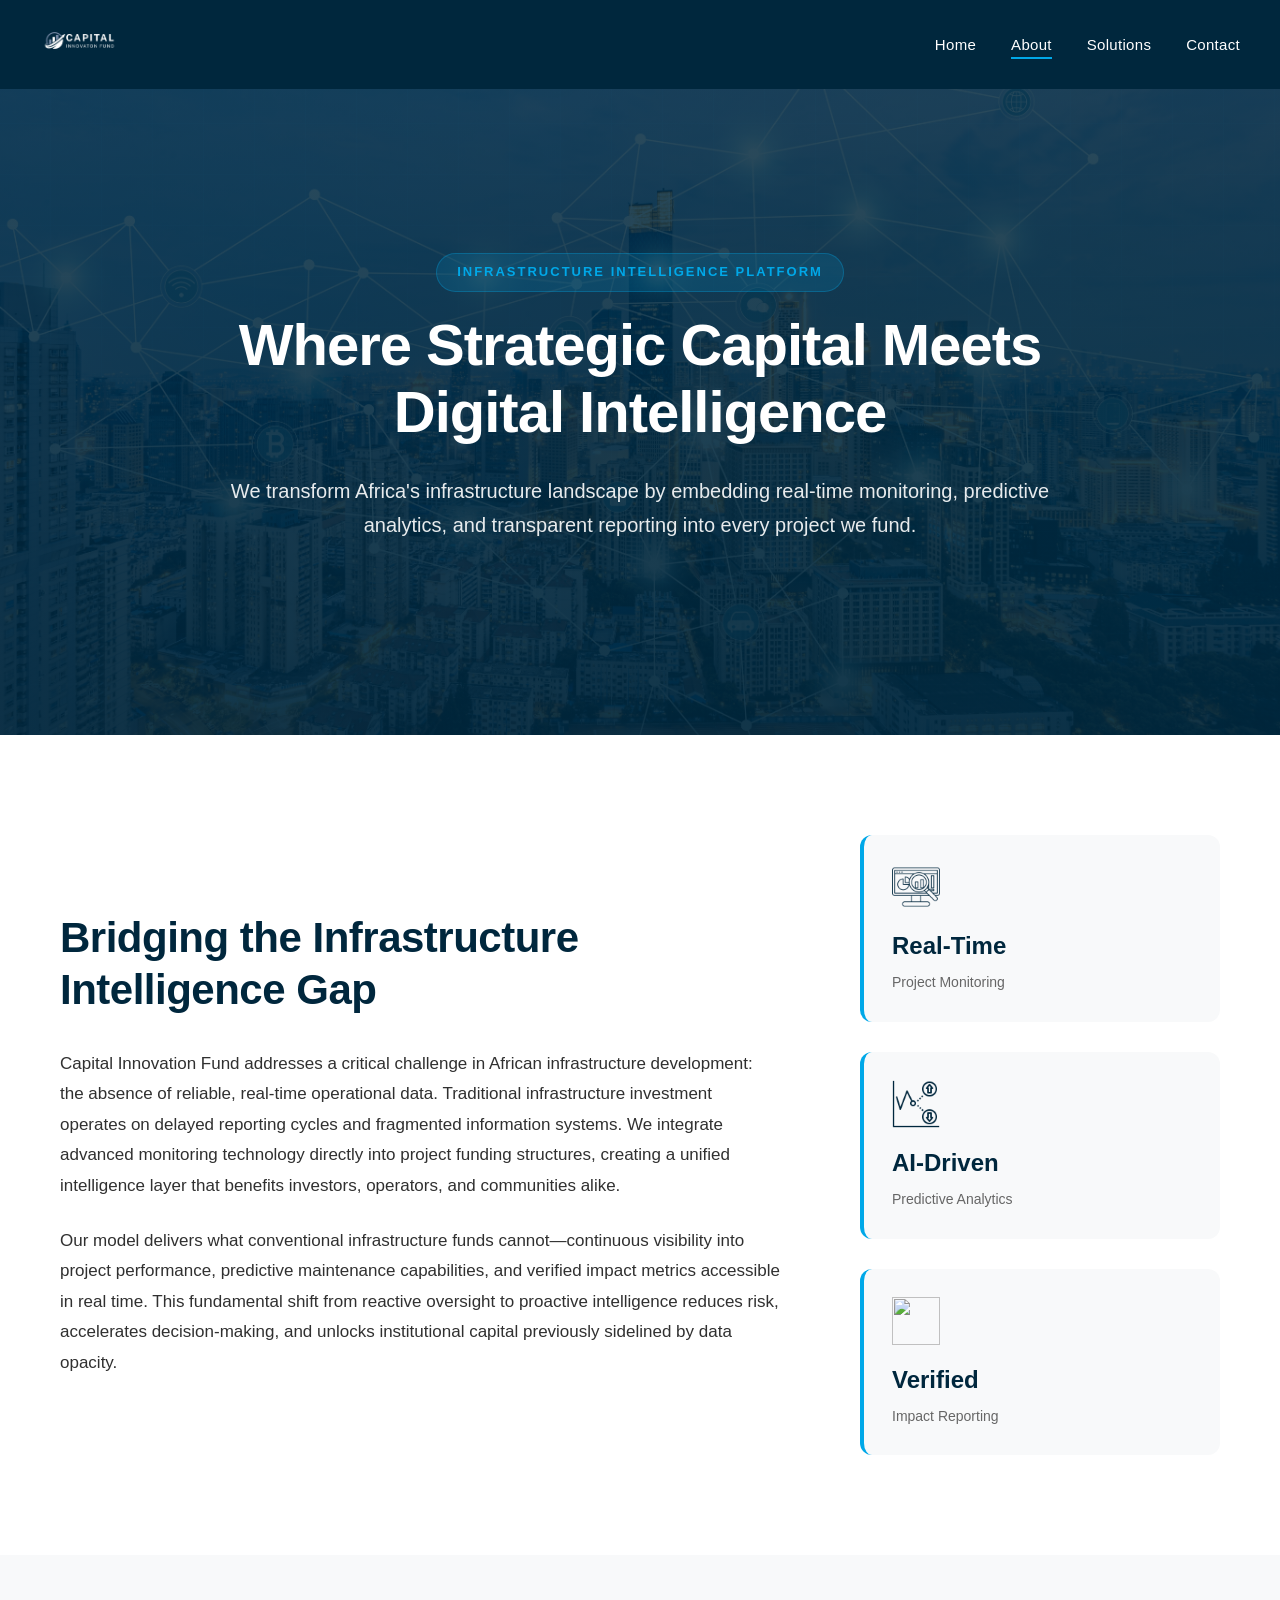
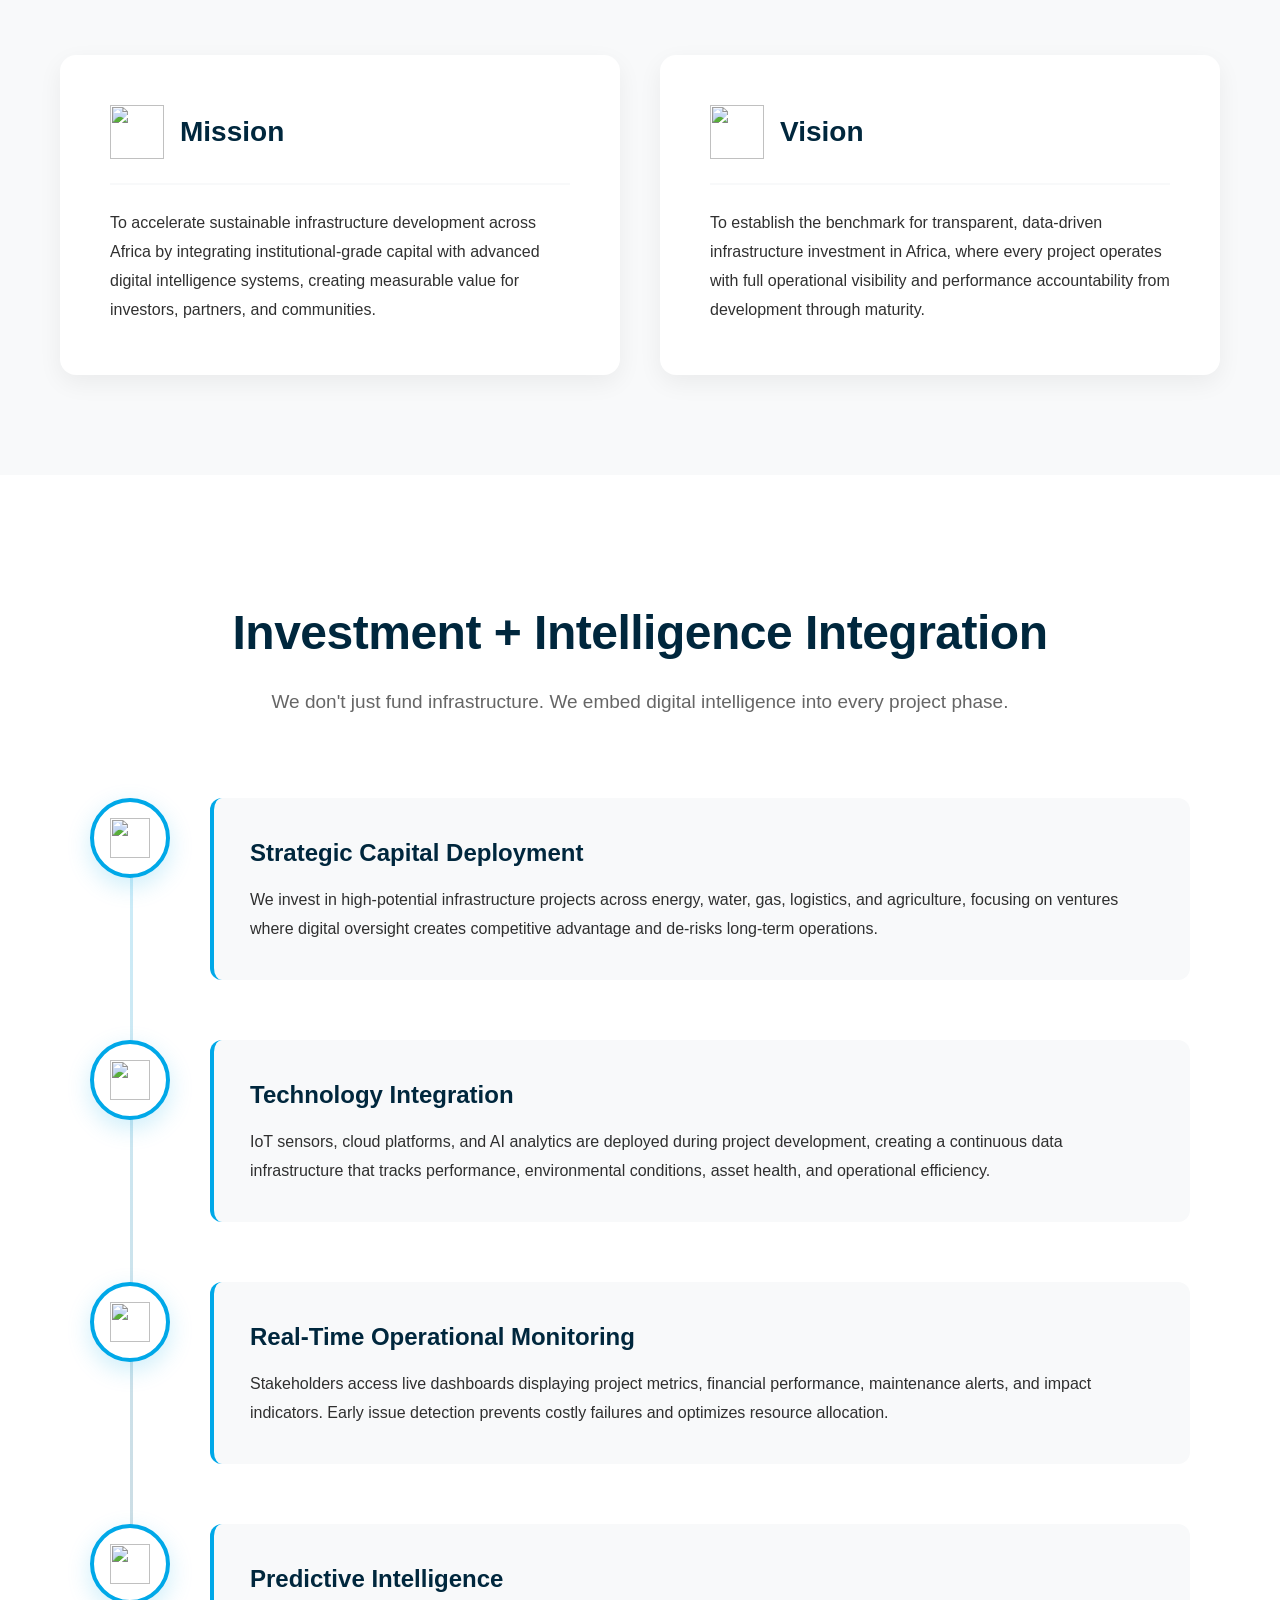
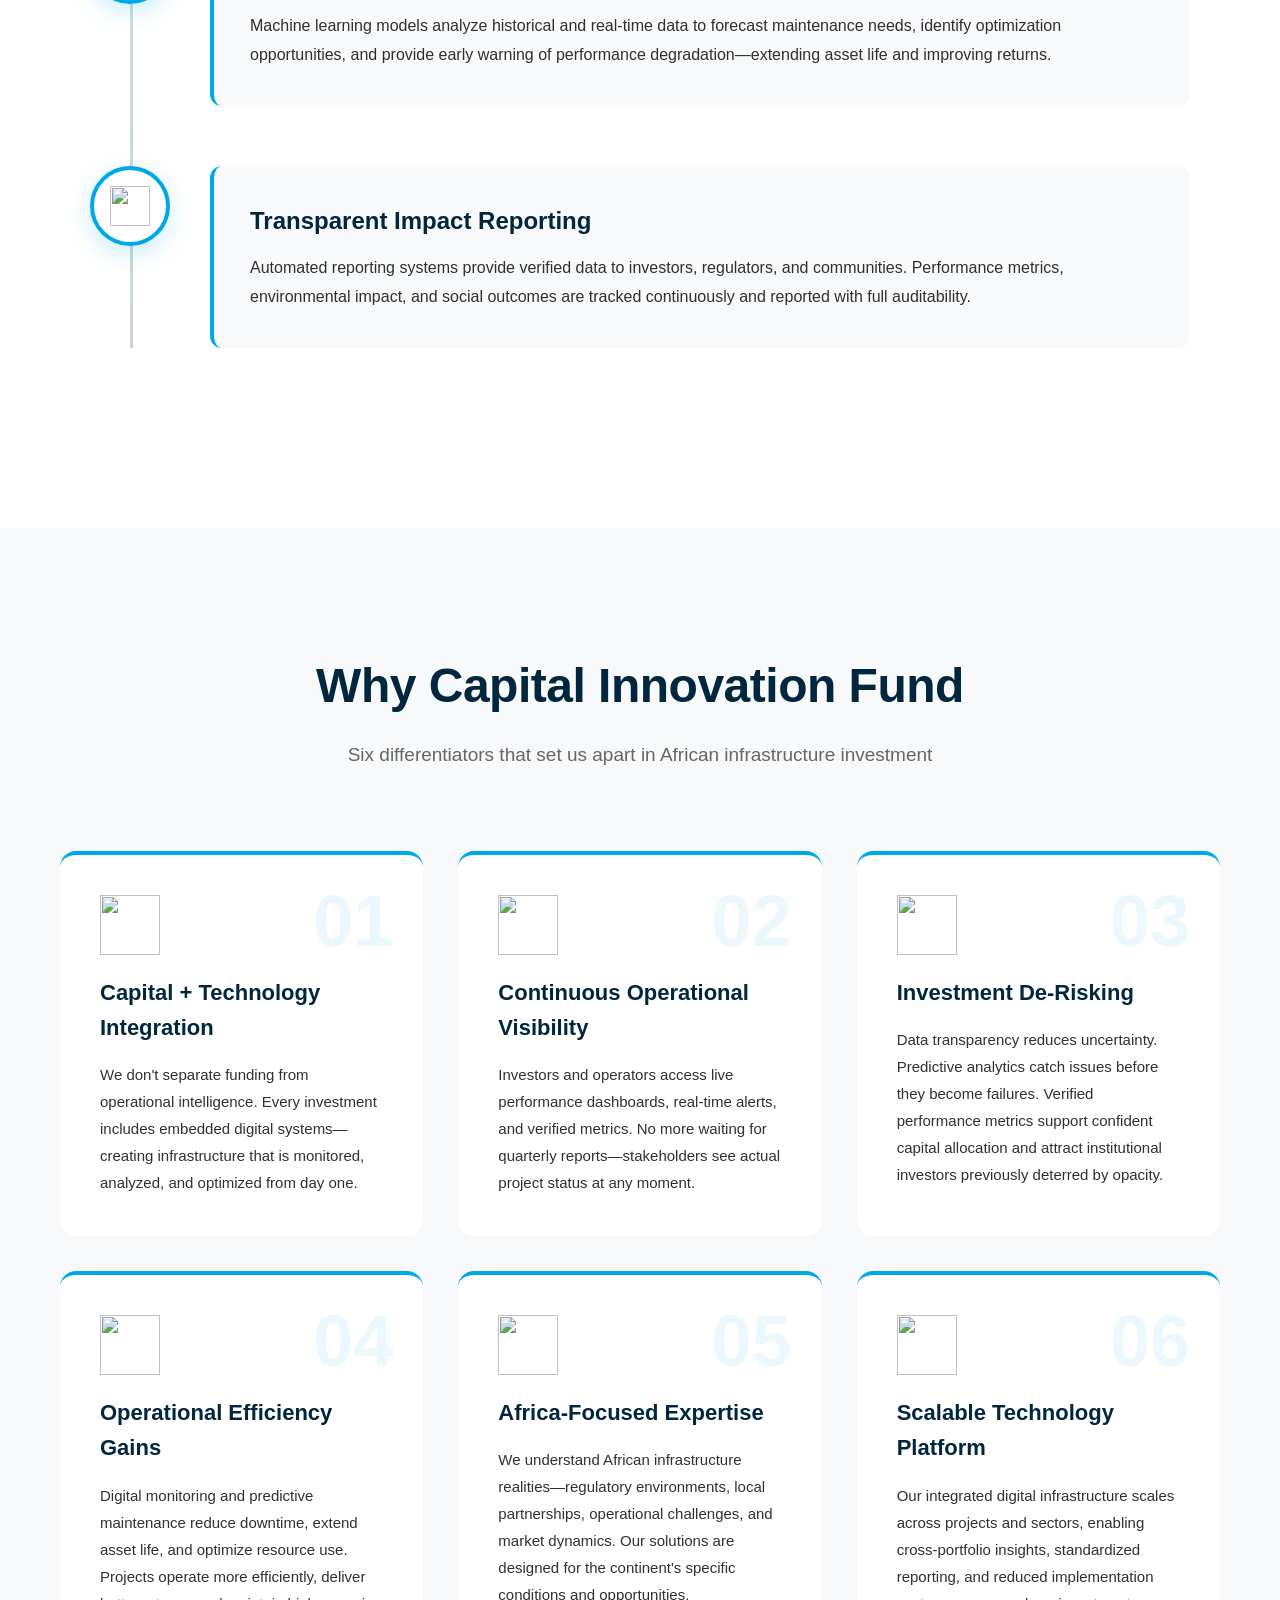
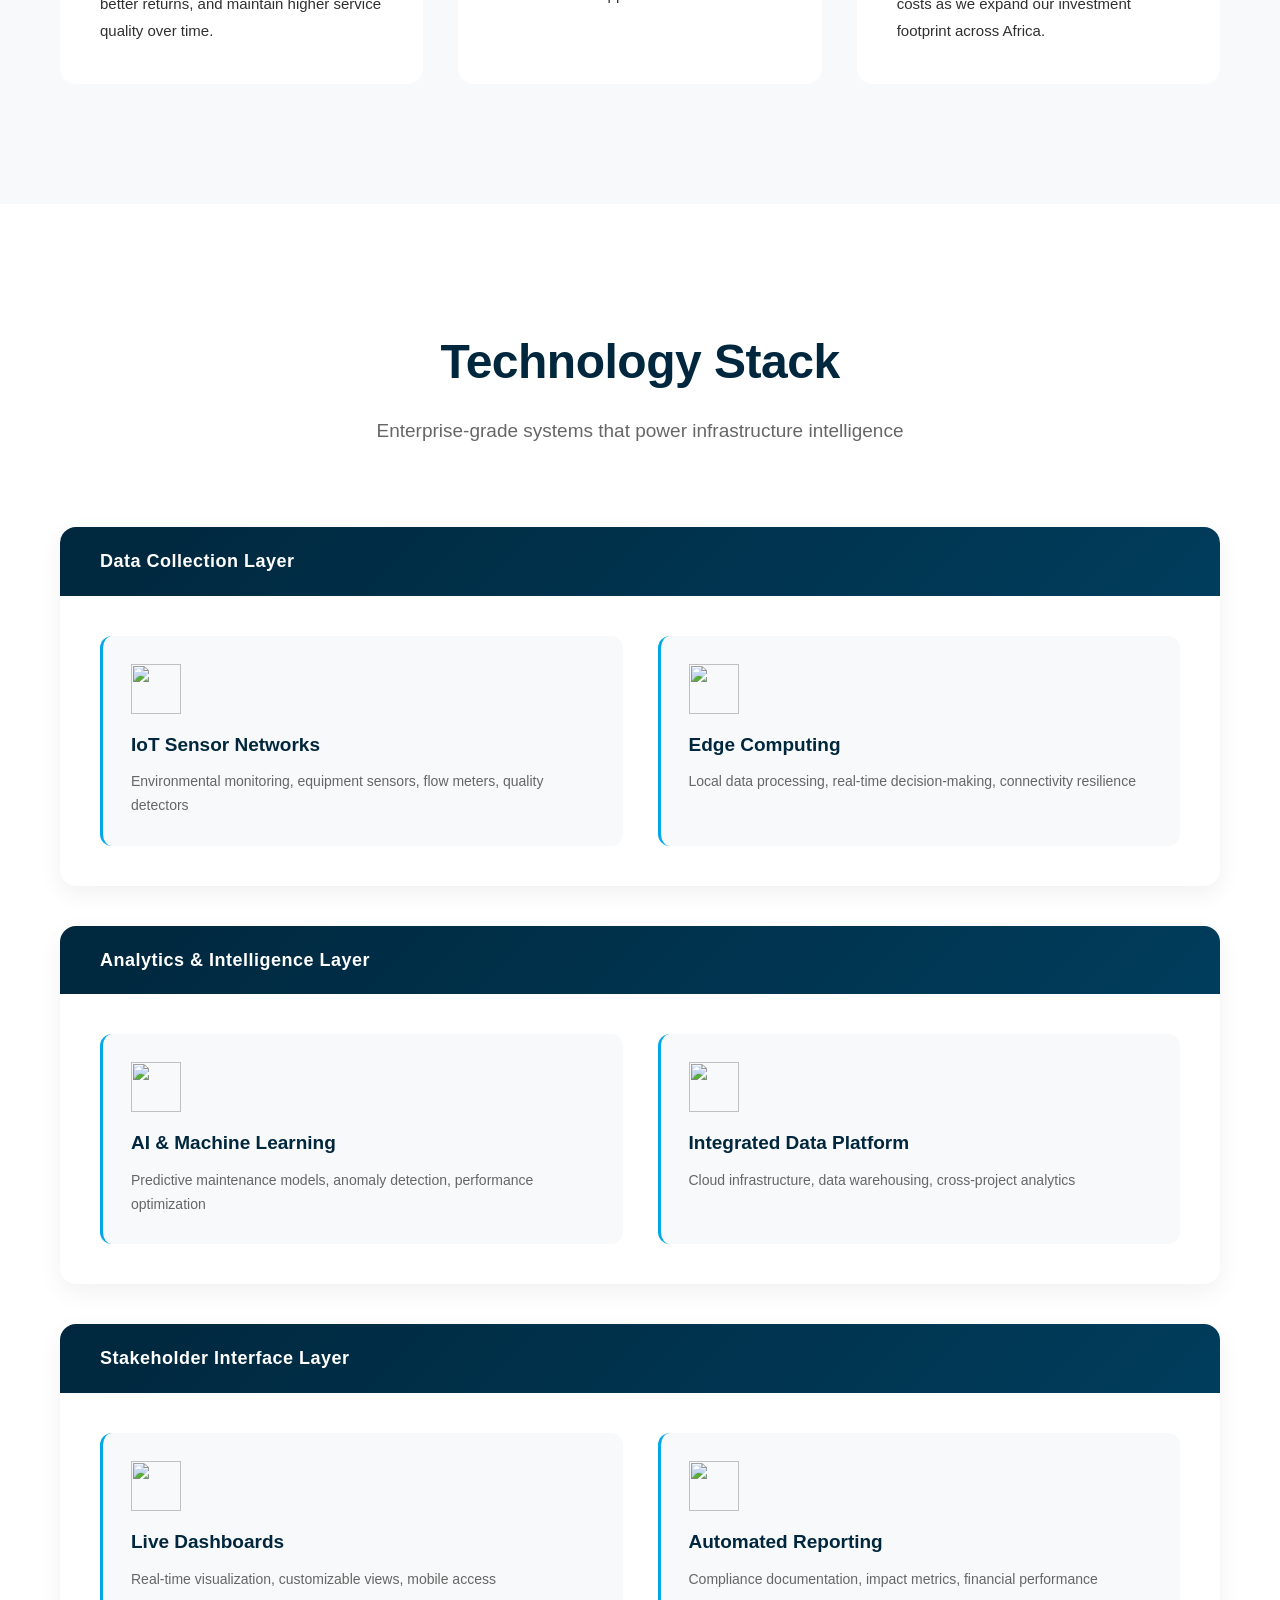
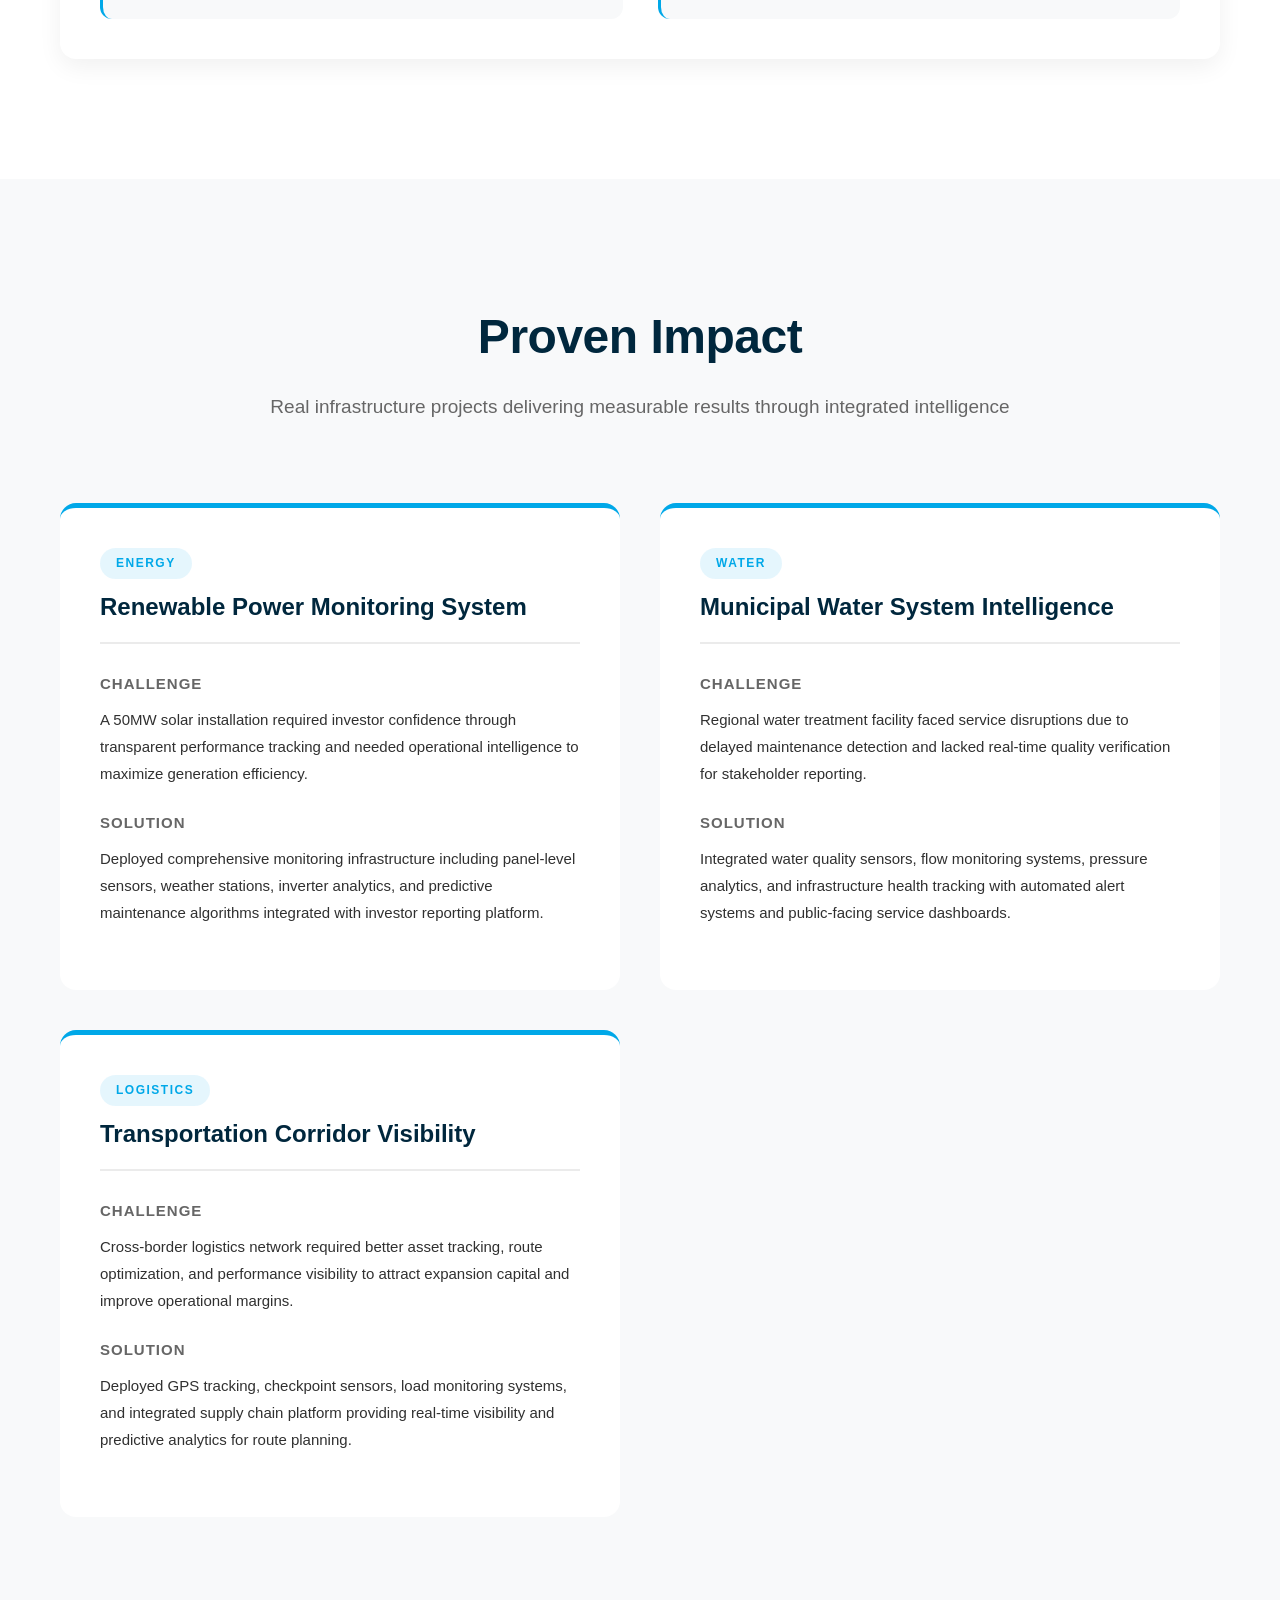
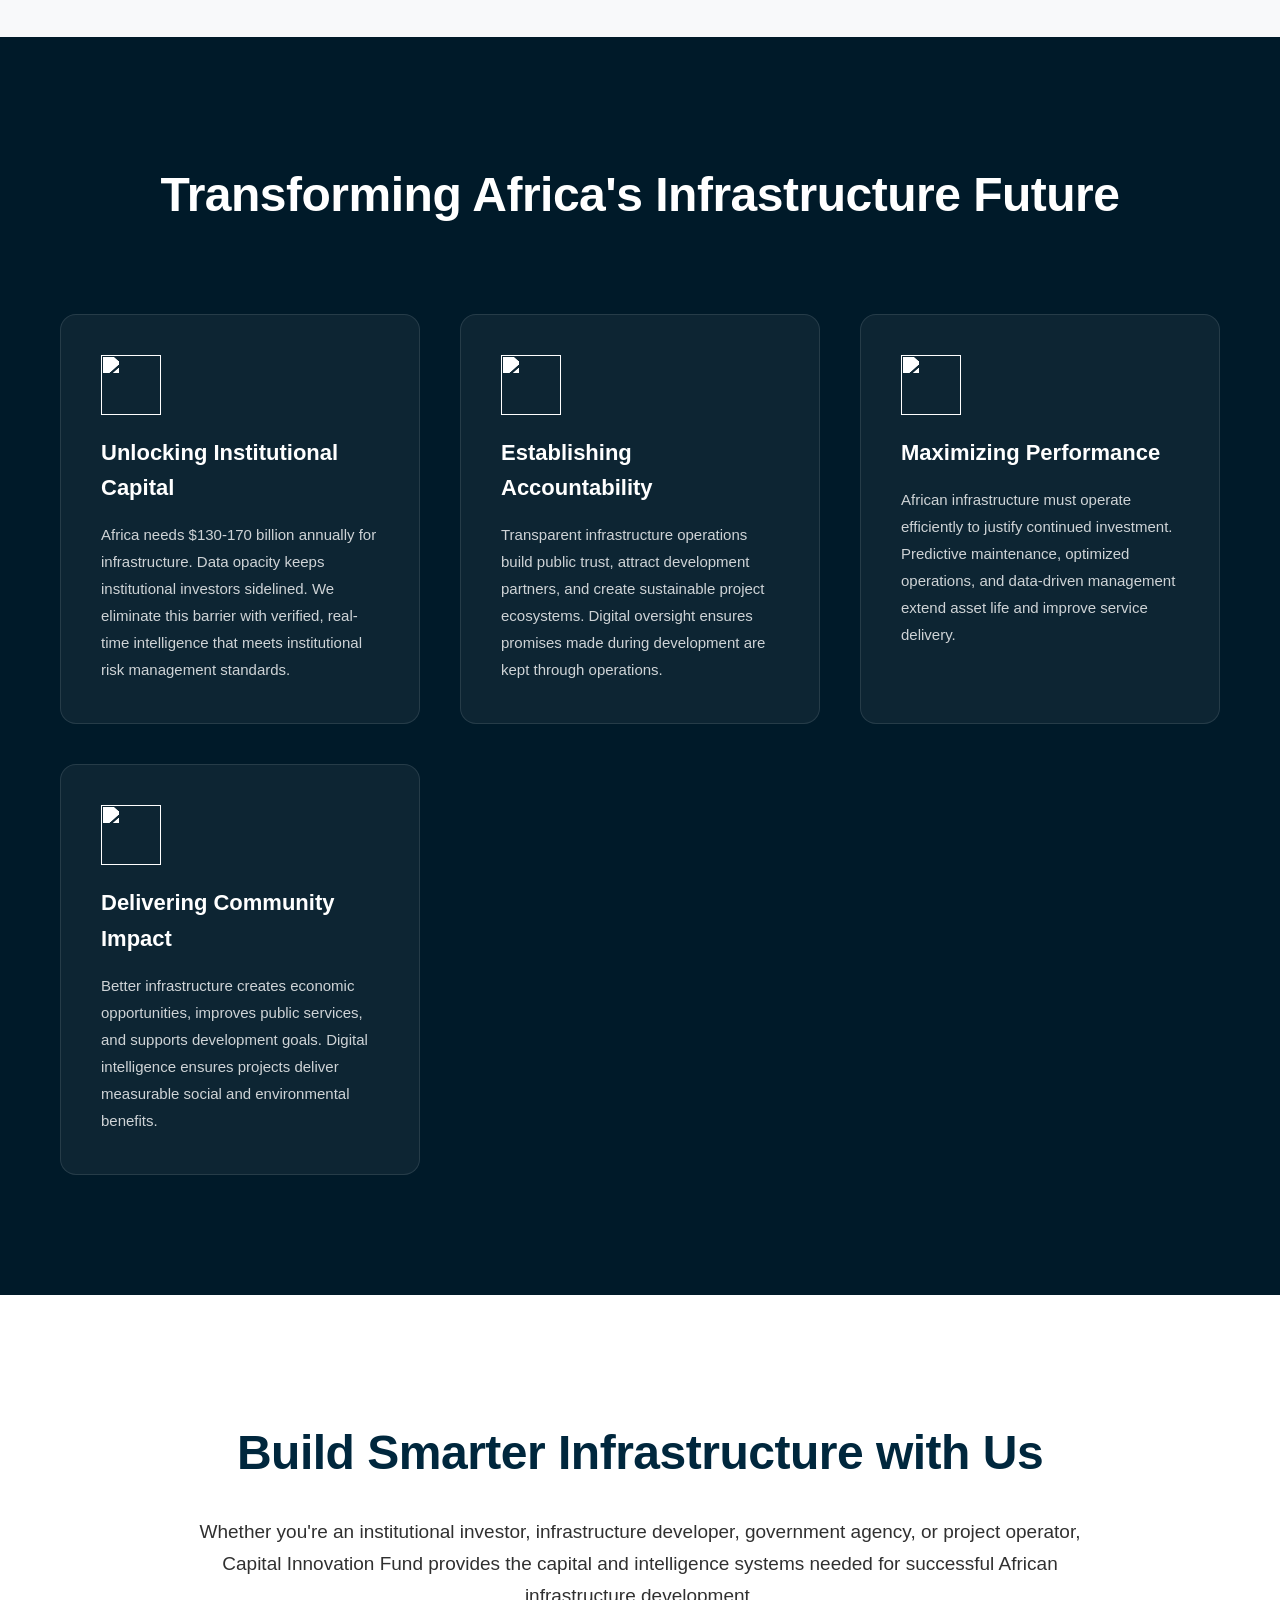
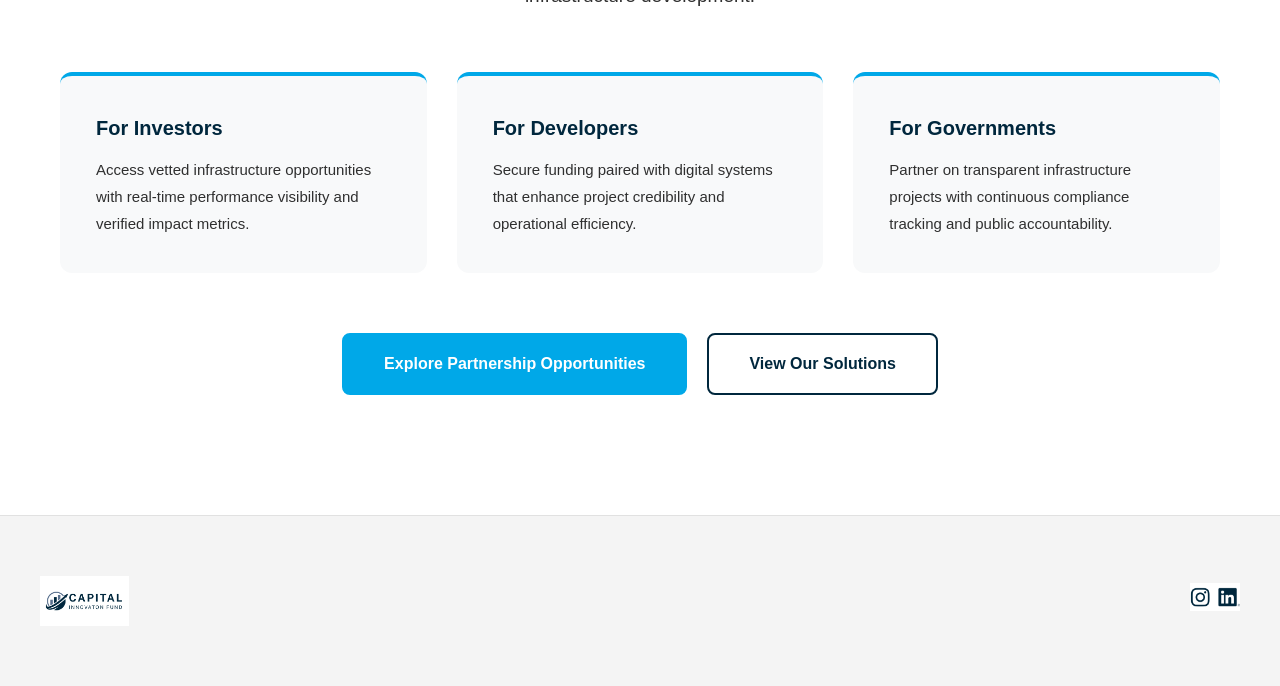
==== commit e05de197: "changed home,css,js to index" ====
--- a/about.html
+++ b/about.html
@@ -15,7 +15,7 @@
   </div>
 
   <ul>
-    <li><a href="home.html">Home</a></li>
+    <li><a href="index.html">Home</a></li>
     <li><a href="about.html" class="active">About</a></li>
     <li><a href="solutions.html">Solutions</a></li>
     <li><a href="contact.html">Contact</a></li>
@@ -57,13 +57,13 @@
     
     <div class="intro-stats">
       <div class="stat-item">
-        <div class="stat-icon"><img src="images/icons/monitor.svg" alt=""></div>
+        <div class="stat-icon"><img src="images/monitoring.png" alt=""></div>
         <div class="stat-value">Real-Time</div>
         <div class="stat-label">Project Monitoring</div>
       </div>
       
       <div class="stat-item">
-        <div class="stat-icon"><img src="images/icons/analytics.svg" alt=""></div>
+        <div class="stat-icon"><img src="images/prediction.png"  alt=""></div>
         <div class="stat-value">AI-Driven</div>
         <div class="stat-label">Predictive Analytics</div>
       </div>
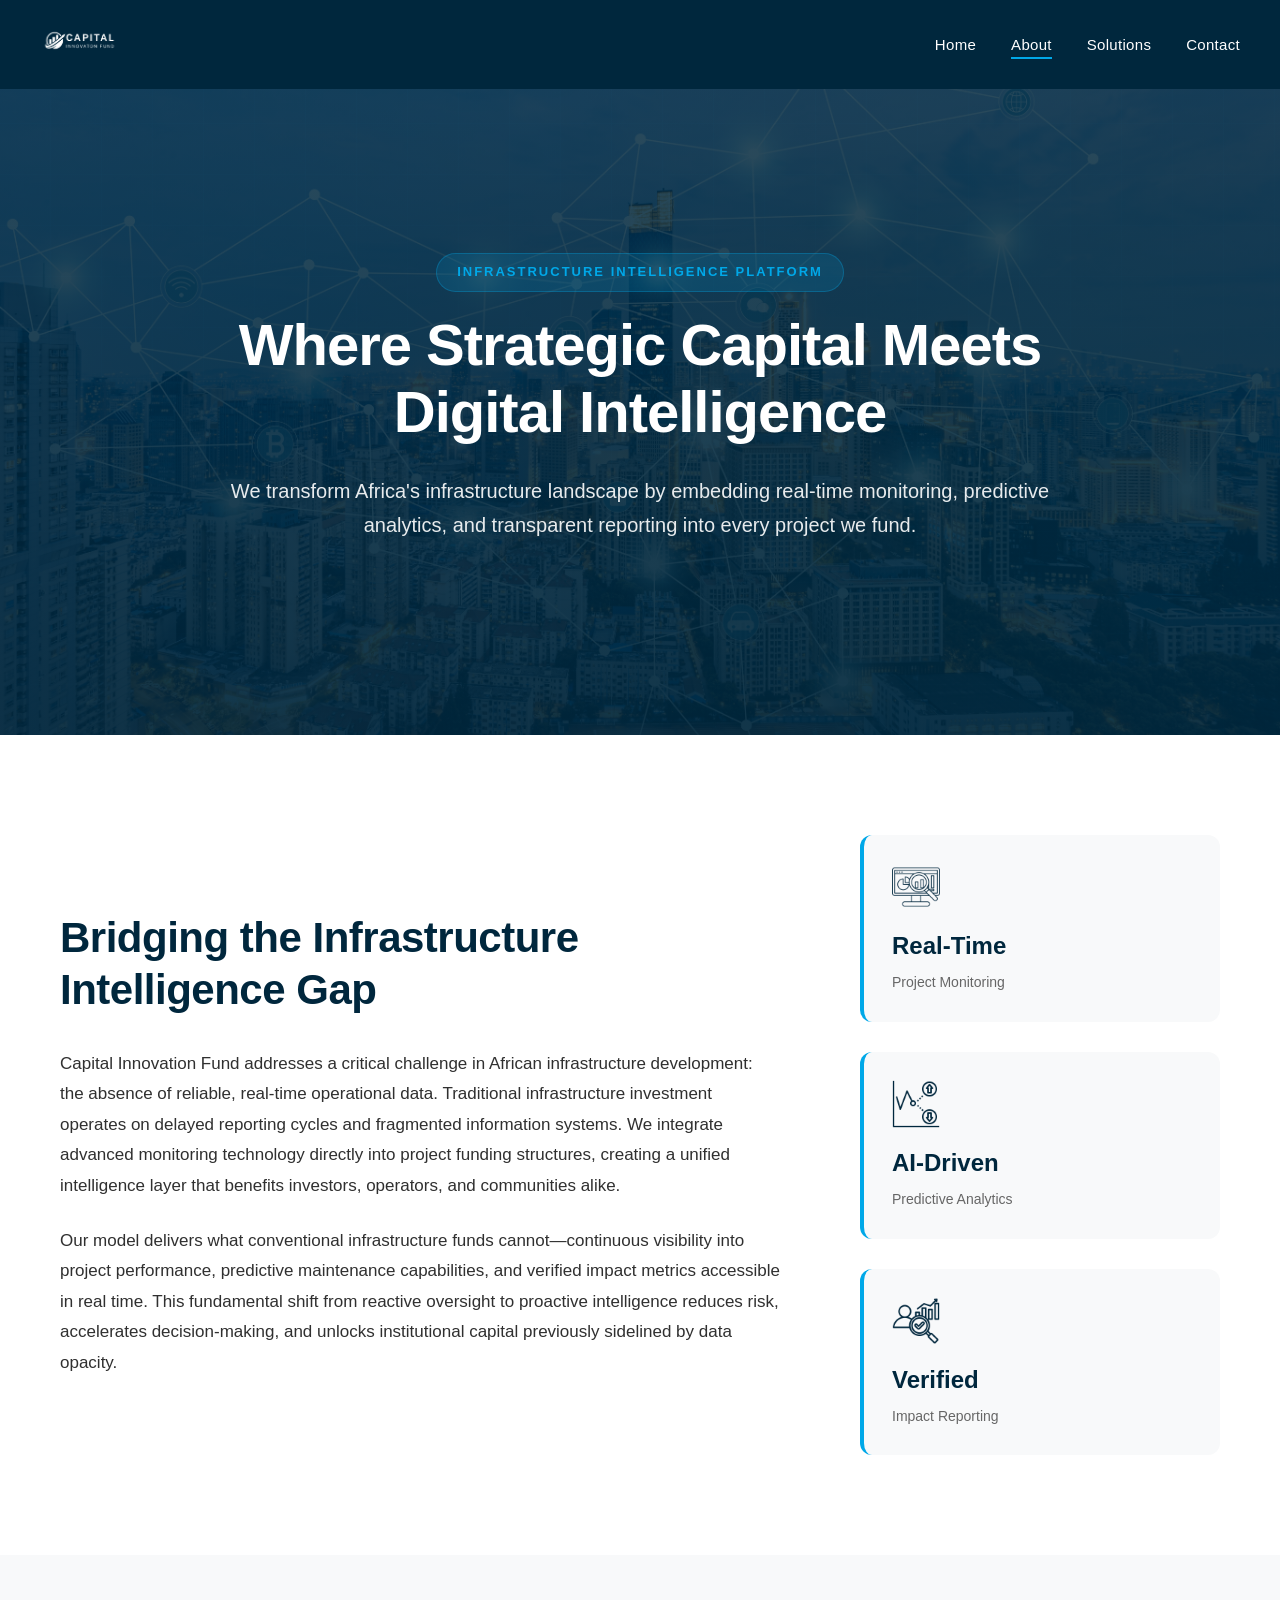
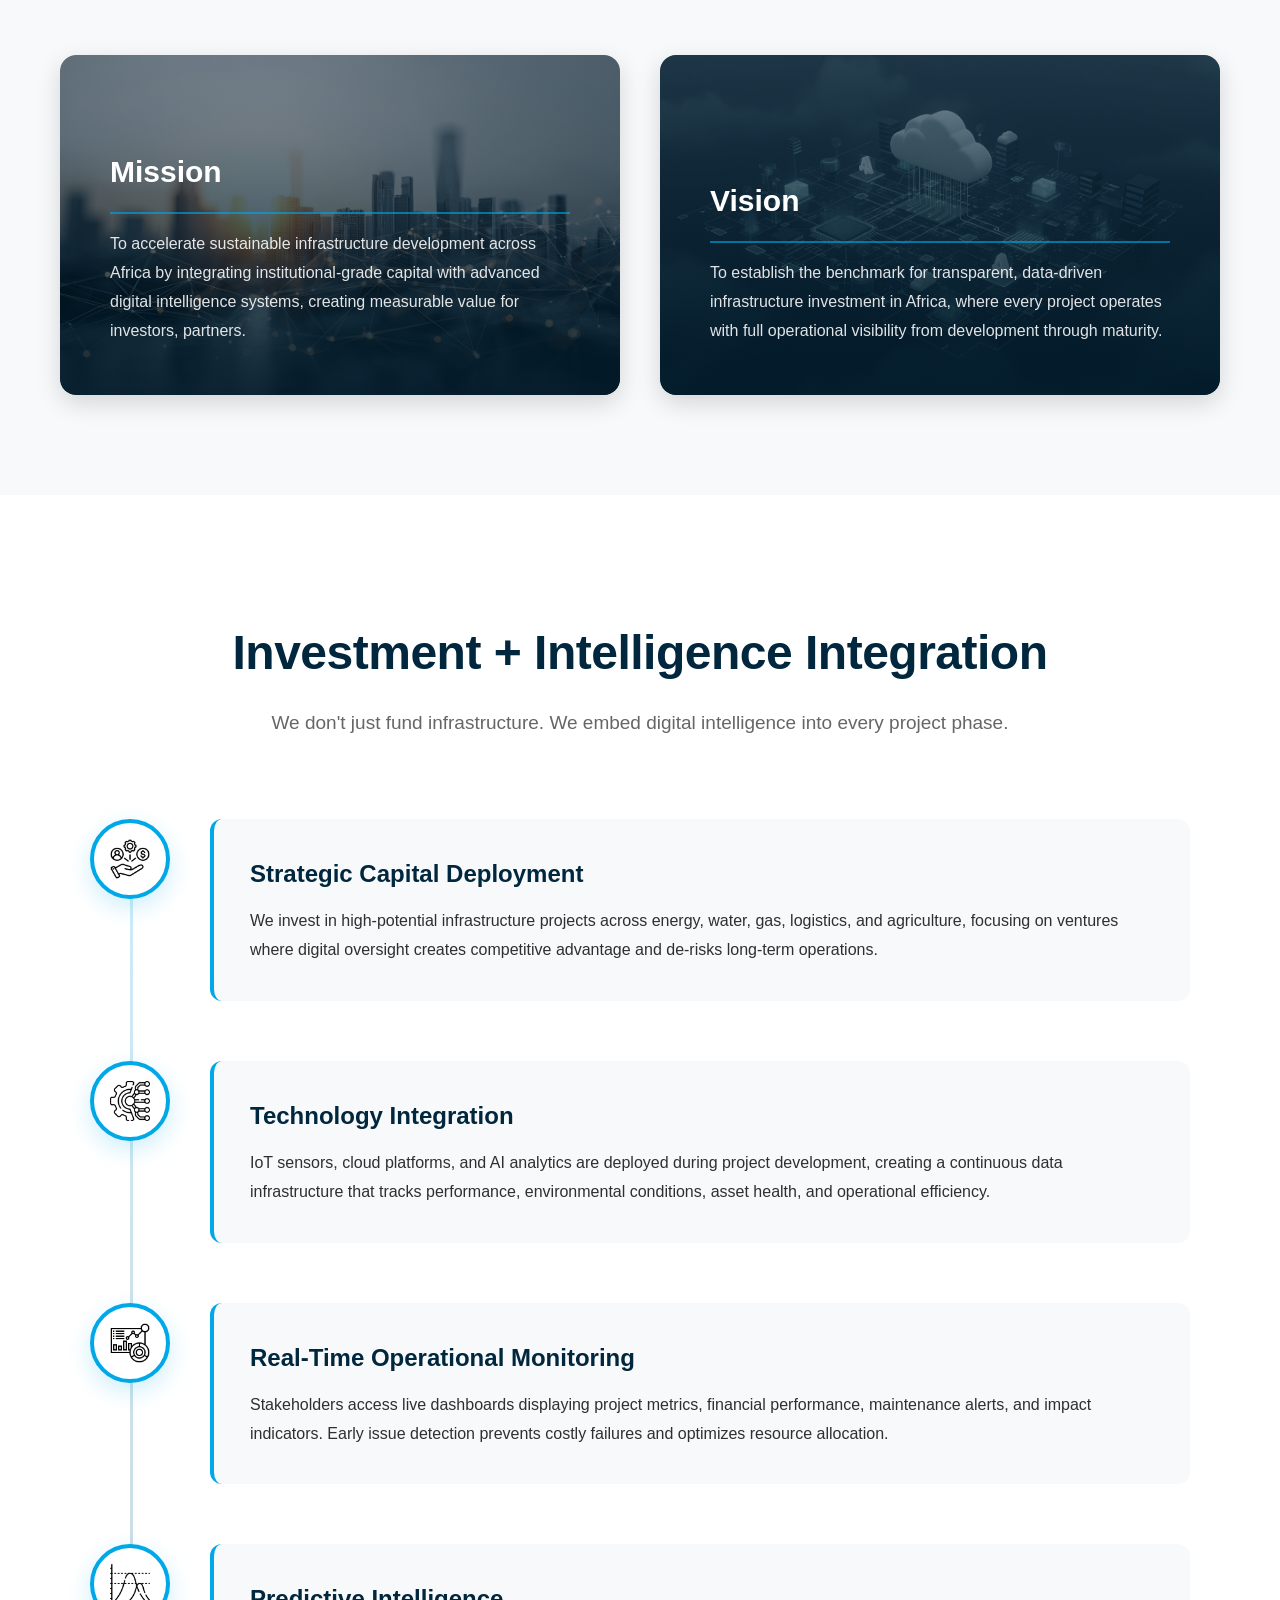
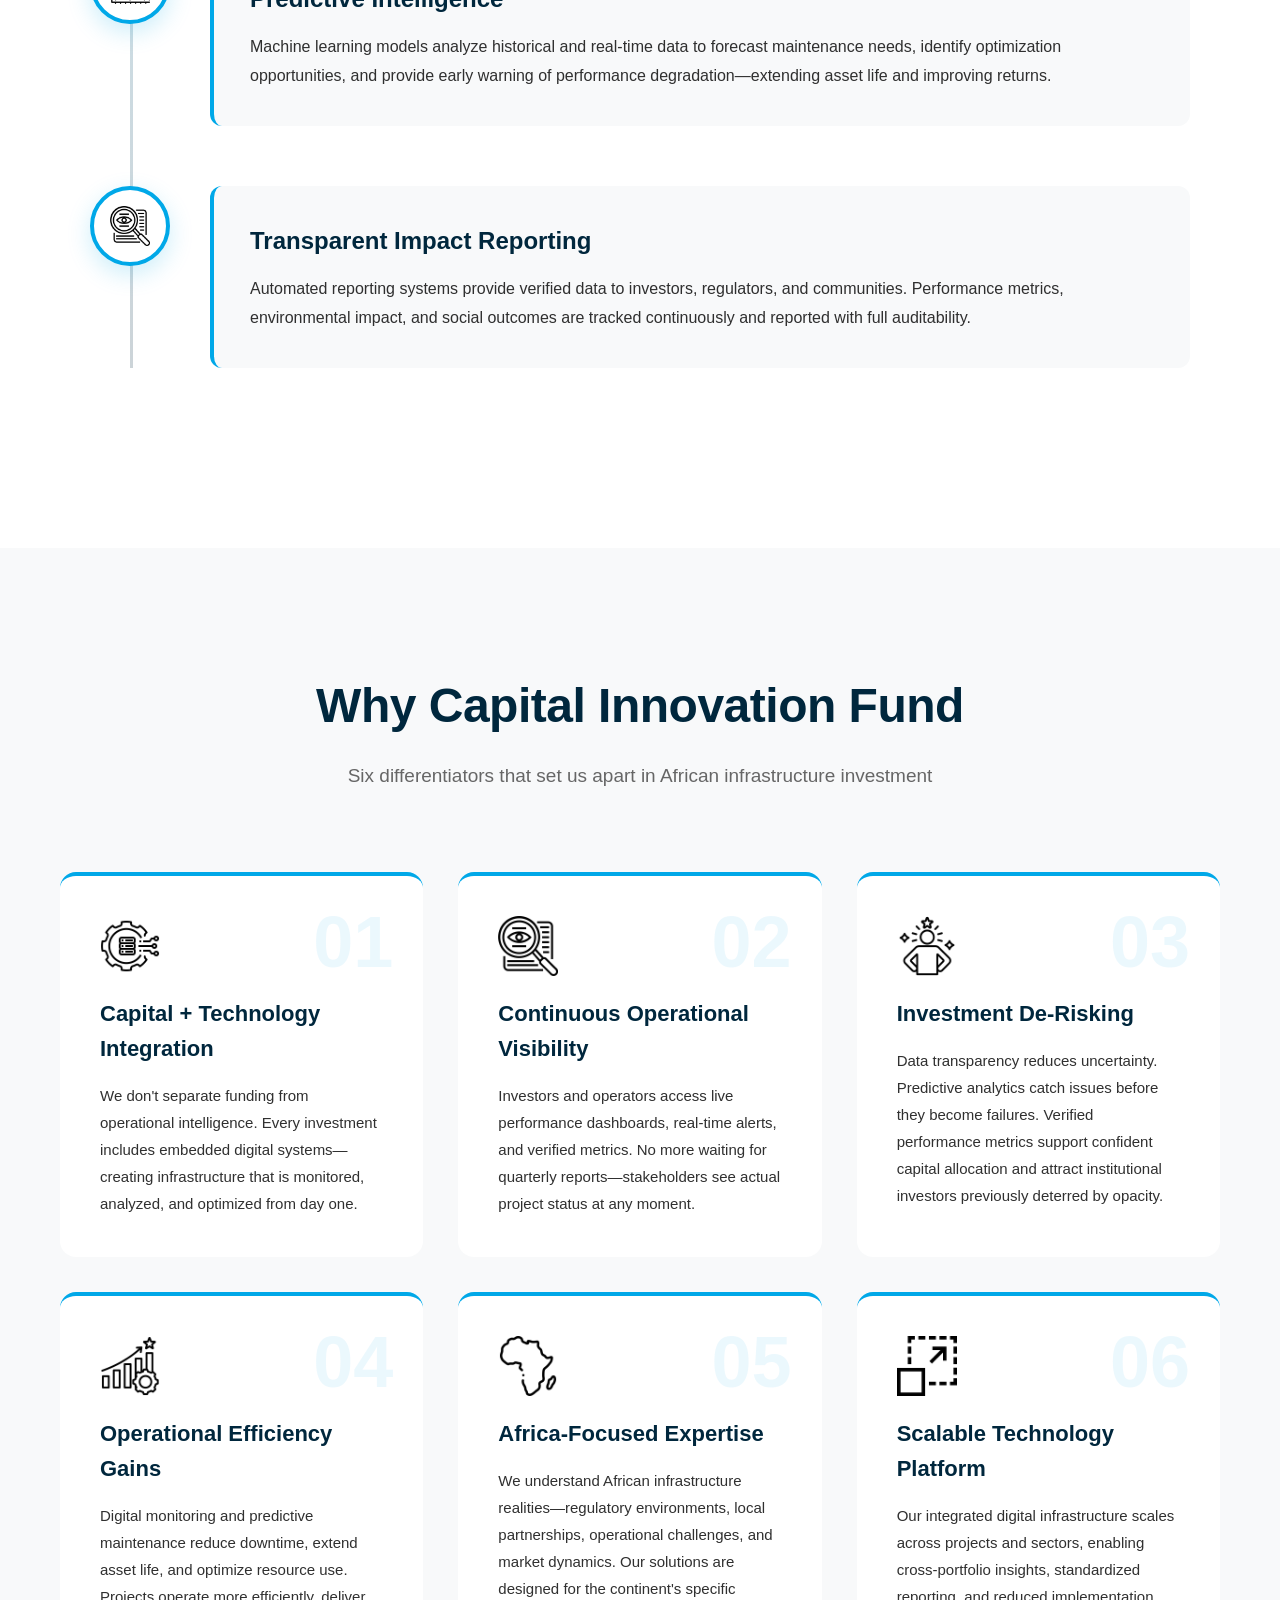
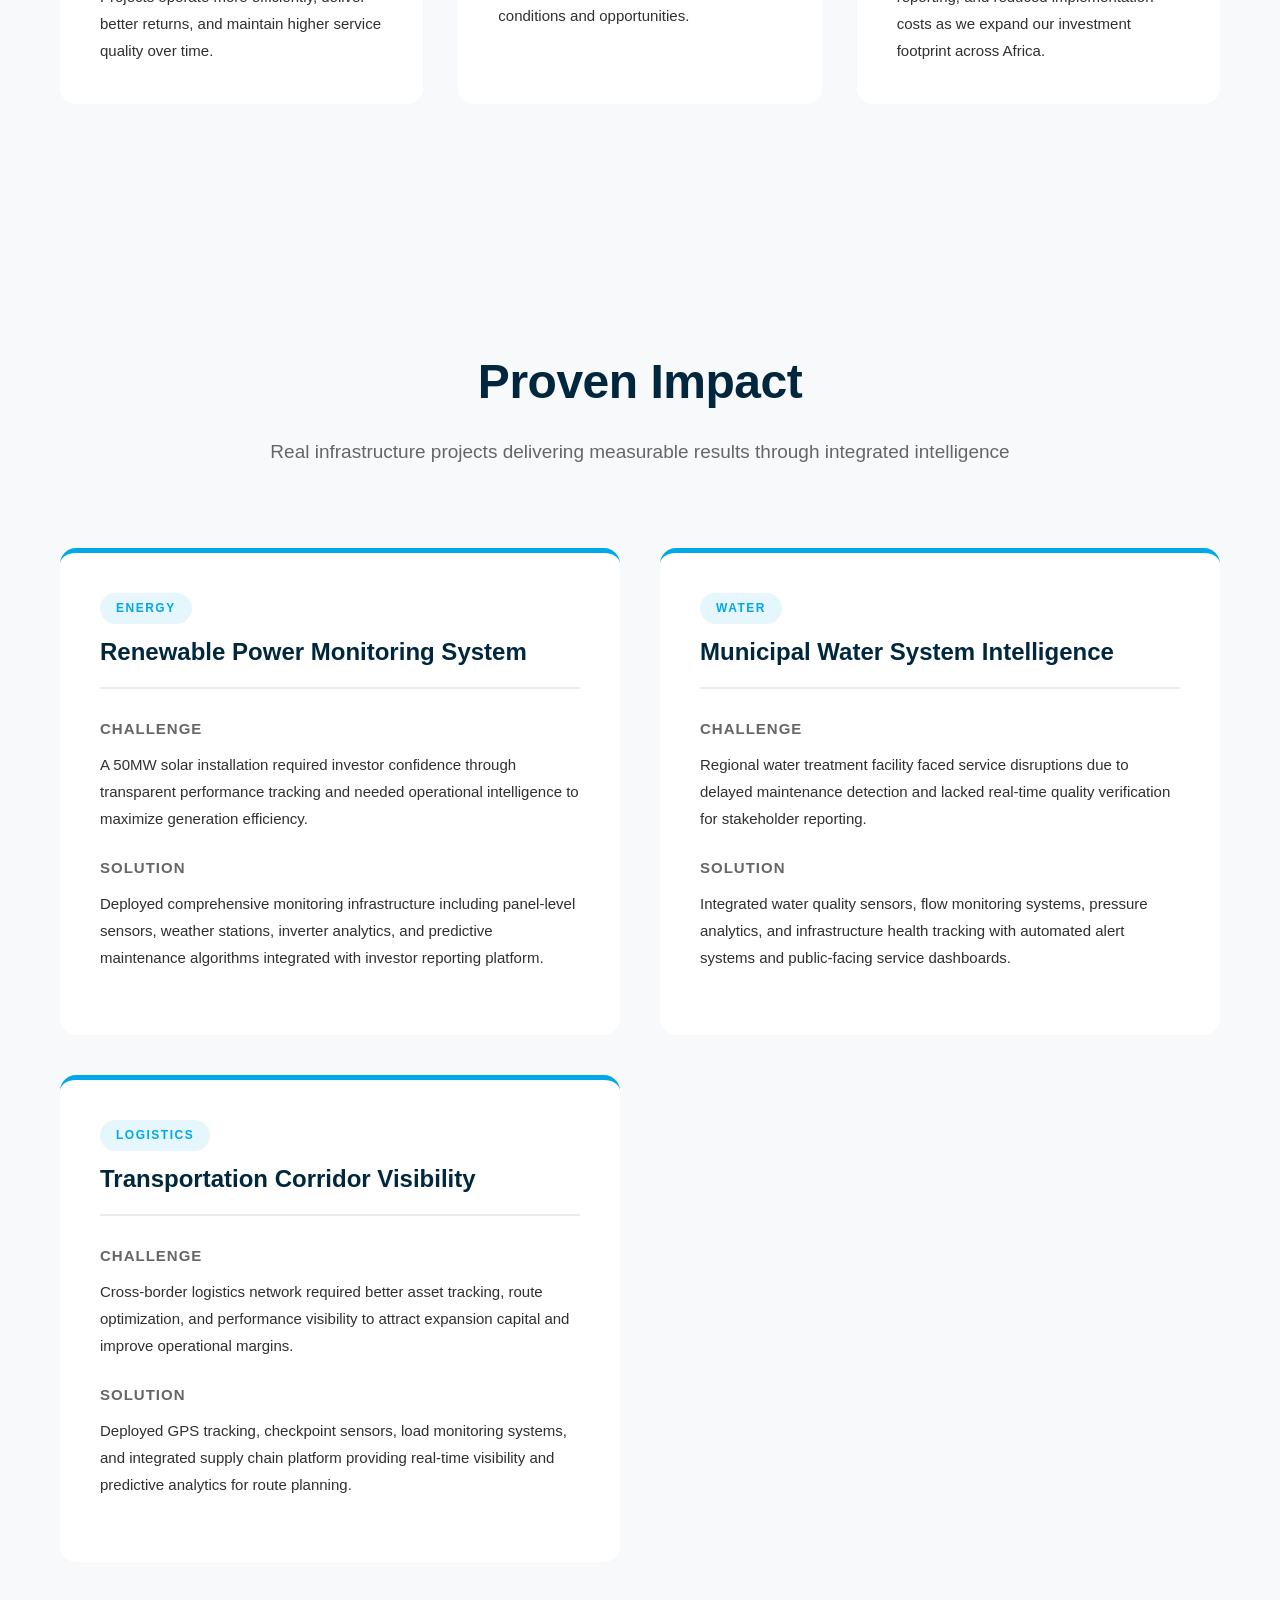
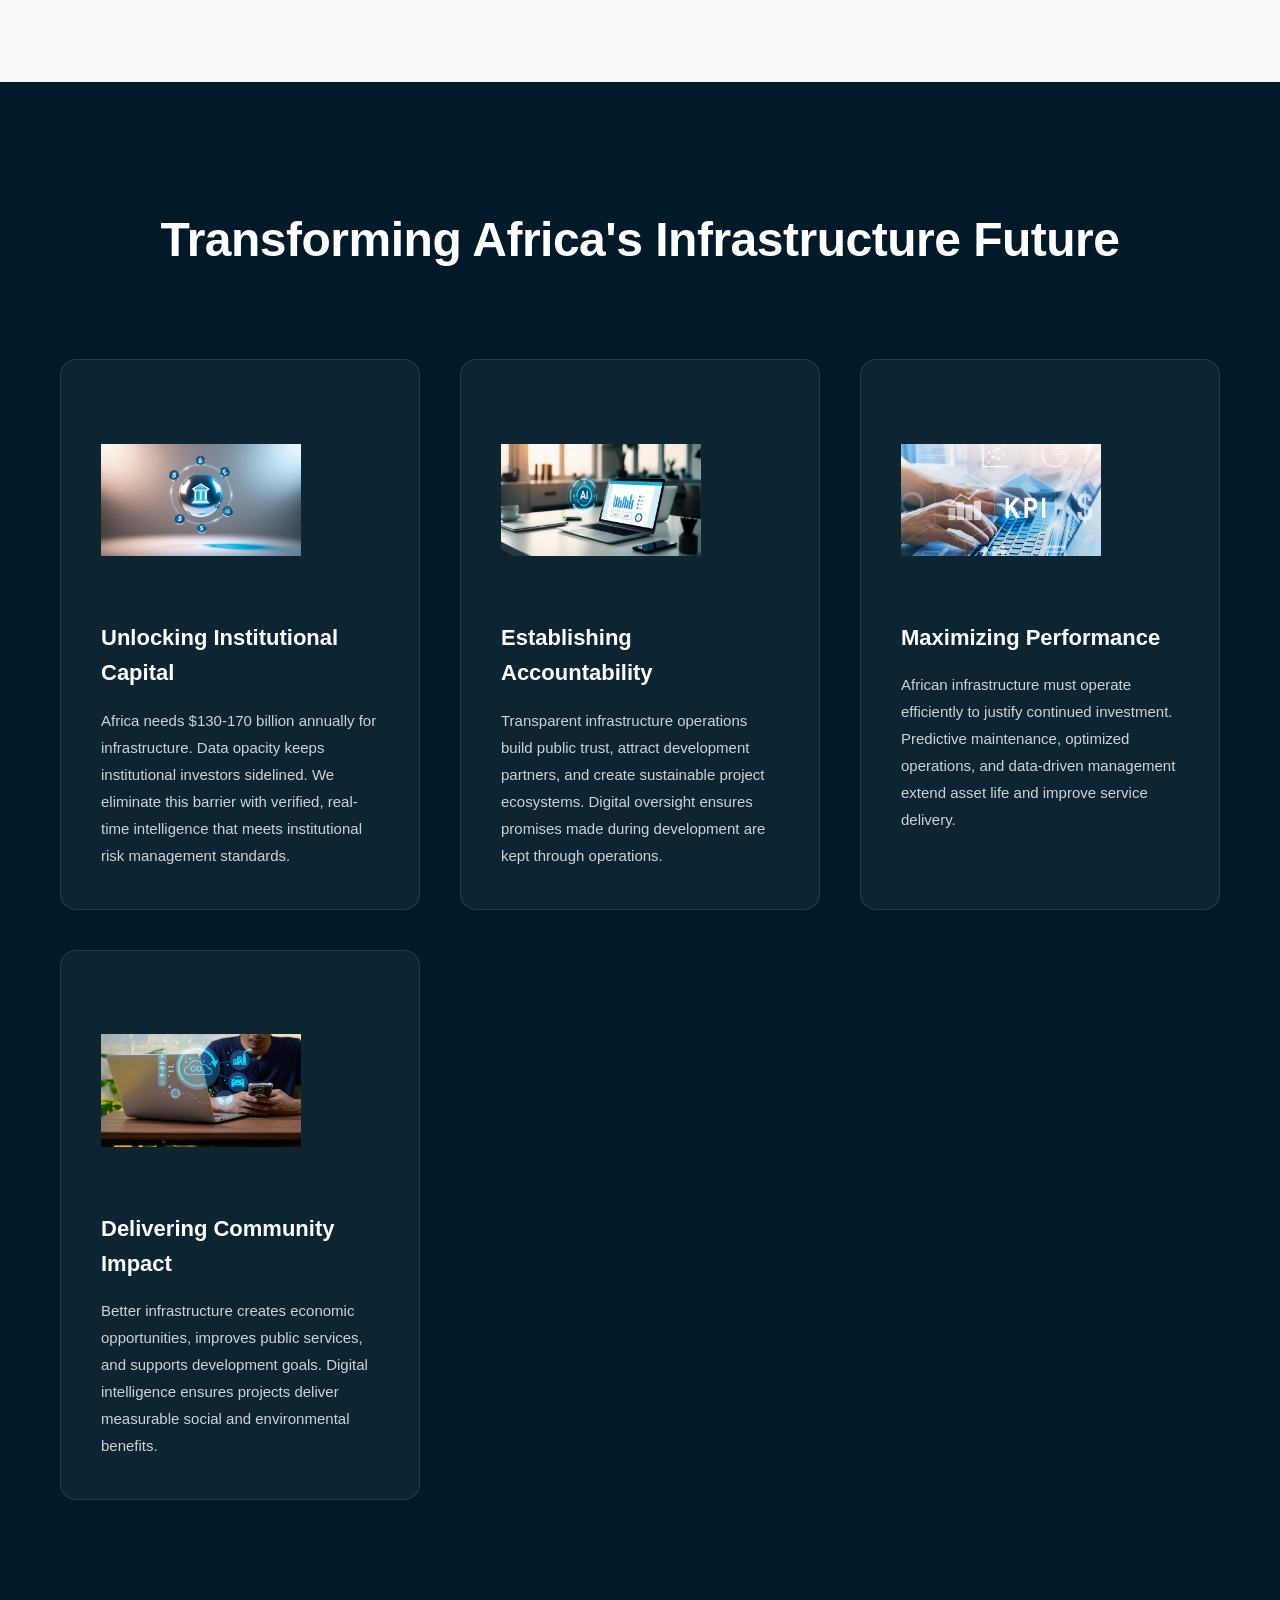
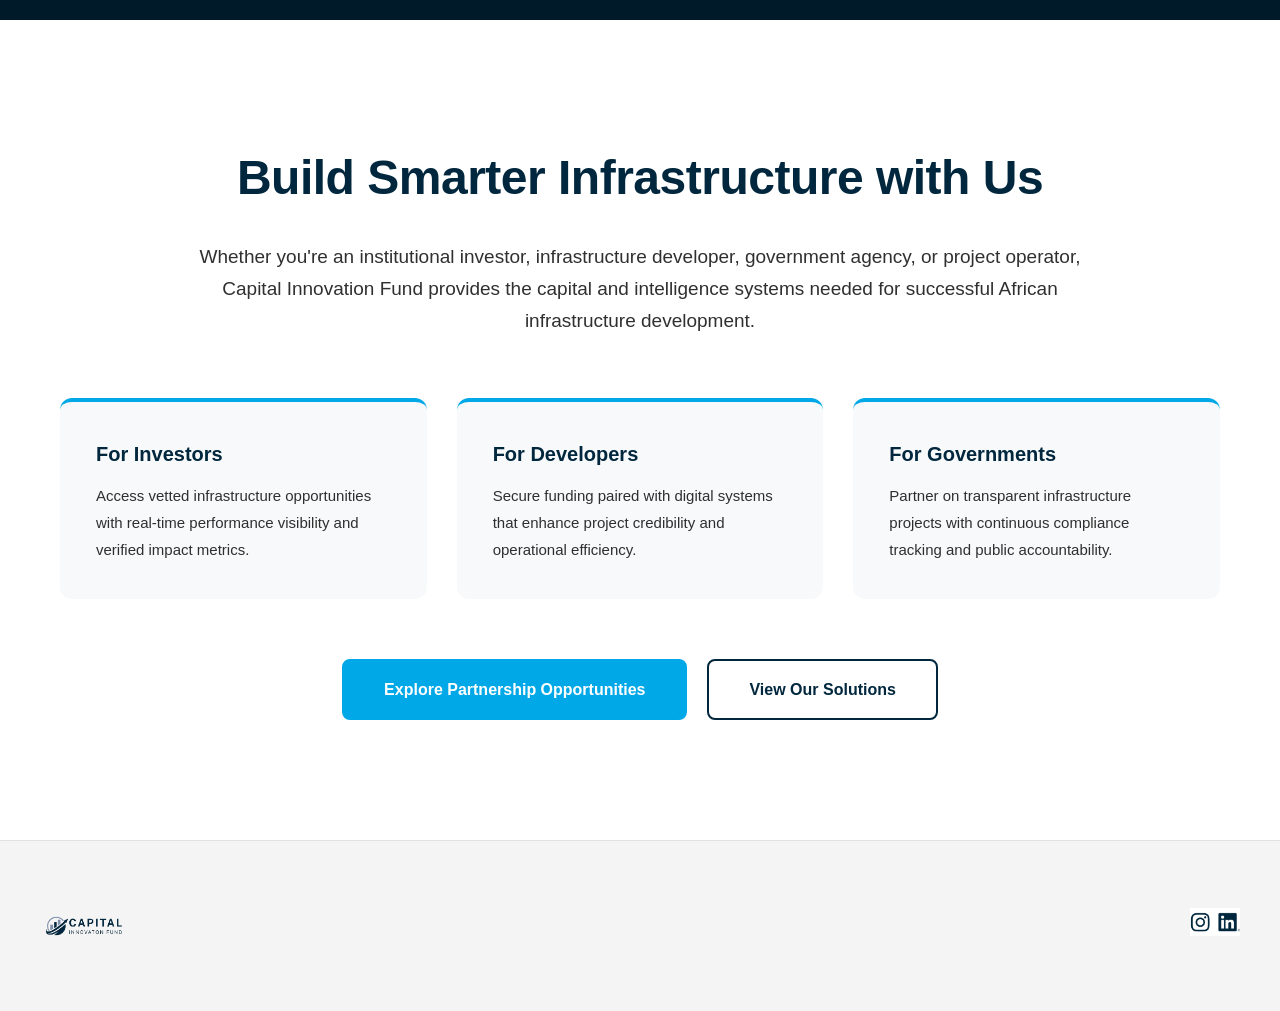
==== commit 49007329: "Fully functional web with no responsiveness" ====
--- a/about.html
+++ b/about.html
@@ -11,7 +11,7 @@
 <!-- NAVIGATION -->
 <nav id="mainNav">
   <div class="logo">
-    <img src="images/logo1.png" alt="Capital Innovation Fund">
+    <img src="images/white logo.png" alt="Capital Innovation Fund">
   </div>
 
   <ul>
@@ -69,7 +69,7 @@
       </div>
       
       <div class="stat-item">
-        <div class="stat-icon"><img src="images/icons/verified.svg" alt=""></div>
+        <div class="stat-icon"><img src="images/auditor.png" alt=""></div>
         <div class="stat-value">Verified</div>
         <div class="stat-label">Impact Reporting</div>
       </div>
@@ -80,21 +80,17 @@
 <!-- MISSION & VISION -->
 <section class="mission-vision">
   <div class="mission-vision-grid">
-    <div class="mission-card">
-      <div class="card-header">
-        <div class="header-icon"><img src="images/icons/target.svg" alt=""></div>
-        <h3>Mission</h3>
-      </div>
-      <p>To accelerate sustainable infrastructure development across Africa by integrating institutional-grade capital with advanced digital intelligence systems, creating measurable value for investors, partners, and communities.</p>
-    </div>
-    
-    <div class="vision-card">
-      <div class="card-header">
-        <div class="header-icon"><img src="images/icons/vision.svg" alt=""></div>
-        <h3>Vision</h3>
-      </div>
-      <p>To establish the benchmark for transparent, data-driven infrastructure investment in Africa, where every project operates with full operational visibility and performance accountability from development through maturity.</p>
-    </div>
+
+    <div class="mission-card" style="background-image: url('images/Mission.png');">
+      <h3>Mission</h3>
+      <p>To accelerate sustainable infrastructure development across Africa by integrating institutional-grade capital with advanced digital intelligence systems, creating measurable value for investors, partners.</p>
+    </div>
+
+    <div class="vision-card" style="background-image: url('images/Vision.png');">
+      <h3>Vision</h3>
+      <p>To establish the benchmark for transparent, data-driven infrastructure investment in Africa, where every project operates with full operational visibility  from development through maturity.</p>
+    </div>
+
   </div>
 </section>
 
@@ -108,7 +104,7 @@
   <div class="lifecycle-timeline">
     <div class="timeline-item">
       <div class="timeline-marker">
-        <div class="marker-icon"><img src="images/icons/capital.svg" alt=""></div>
+        <div class="marker-icon"><img src="images/resource-allocation.png" alt=""></div>
       </div>
       <div class="timeline-content">
         <h3>Strategic Capital Deployment</h3>
@@ -118,7 +114,7 @@
     
     <div class="timeline-item">
       <div class="timeline-marker">
-        <div class="marker-icon"><img src="images/icons/integration.svg" alt=""></div>
+        <div class="marker-icon"><img src="images/technology.png" alt=""></div>
       </div>
       <div class="timeline-content">
         <h3>Technology Integration</h3>
@@ -128,7 +124,7 @@
     
     <div class="timeline-item">
       <div class="timeline-marker">
-        <div class="marker-icon"><img src="images/icons/monitoring.svg" alt=""></div>
+        <div class="marker-icon"><img src="images/dashboard.png" alt=""></div>
       </div>
       <div class="timeline-content">
         <h3>Real-Time Operational Monitoring</h3>
@@ -138,7 +134,7 @@
     
     <div class="timeline-item">
       <div class="timeline-marker">
-        <div class="marker-icon"><img src="images/icons/predictive.svg" alt=""></div>
+        <div class="marker-icon"><img src="images/curve.png" alt=""></div>
       </div>
       <div class="timeline-content">
         <h3>Predictive Intelligence</h3>
@@ -148,7 +144,7 @@
     
     <div class="timeline-item">
       <div class="timeline-marker">
-        <div class="marker-icon"><img src="images/icons/reporting.svg" alt=""></div>
+        <div class="marker-icon"><img src="images/transparency2.png" alt=""></div>
       </div>
       <div class="timeline-content">
         <h3>Transparent Impact Reporting</h3>
@@ -168,105 +164,48 @@
   <div class="advantages-grid">
     <div class="advantage-card">
       <div class="advantage-number">01</div>
-      <div class="advantage-icon"><img src="images/icons/integration-adv.svg" alt=""></div>
+      <div class="advantage-icon"><img src="images/big-data.png" alt=""></div>
       <h3>Capital + Technology Integration</h3>
       <p>We don't separate funding from operational intelligence. Every investment includes embedded digital systems—creating infrastructure that is monitored, analyzed, and optimized from day one.</p>
     </div>
     
     <div class="advantage-card">
       <div class="advantage-number">02</div>
-      <div class="advantage-icon"><img src="images/icons/visibility.svg" alt=""></div>
+      <div class="advantage-icon"><img src="images/transparency2.png" alt=""></div>
       <h3>Continuous Operational Visibility</h3>
       <p>Investors and operators access live performance dashboards, real-time alerts, and verified metrics. No more waiting for quarterly reports—stakeholders see actual project status at any moment.</p>
     </div>
     
     <div class="advantage-card">
       <div class="advantage-number">03</div>
-      <div class="advantage-icon"><img src="images/icons/derisk.svg" alt=""></div>
+      <div class="advantage-icon"><img src="images/self-confidence.png" alt=""></div>
       <h3>Investment De-Risking</h3>
       <p>Data transparency reduces uncertainty. Predictive analytics catch issues before they become failures. Verified performance metrics support confident capital allocation and attract institutional investors previously deterred by opacity.</p>
     </div>
     
     <div class="advantage-card">
       <div class="advantage-number">04</div>
-      <div class="advantage-icon"><img src="images/icons/efficiency.svg" alt=""></div>
+      <div class="advantage-icon"><img src="images/efficacy.png" alt=""></div>
       <h3>Operational Efficiency Gains</h3>
       <p>Digital monitoring and predictive maintenance reduce downtime, extend asset life, and optimize resource use. Projects operate more efficiently, deliver better returns, and maintain higher service quality over time.</p>
     </div>
     
     <div class="advantage-card">
       <div class="advantage-number">05</div>
-      <div class="advantage-icon"><img src="images/icons/africa.svg" alt=""></div>
+      <div class="advantage-icon"><img src="images/africa.png" alt=""></div>
       <h3>Africa-Focused Expertise</h3>
       <p>We understand African infrastructure realities—regulatory environments, local partnerships, operational challenges, and market dynamics. Our solutions are designed for the continent's specific conditions and opportunities.</p>
     </div>
     
     <div class="advantage-card">
       <div class="advantage-number">06</div>
-      <div class="advantage-icon"><img src="images/icons/scalable.svg" alt=""></div>
+      <div class="advantage-icon"><img src="images/scalability.png" alt=""></div>
       <h3>Scalable Technology Platform</h3>
       <p>Our integrated digital infrastructure scales across projects and sectors, enabling cross-portfolio insights, standardized reporting, and reduced implementation costs as we expand our investment footprint across Africa.</p>
     </div>
   </div>
 </section>
 
-<!-- TECHNOLOGY APPROACH -->
-<section class="technology-approach">
-  <div class="section-header">
-    <h2>Technology Stack</h2>
-    <p>Enterprise-grade systems that power infrastructure intelligence</p>
-  </div>
-  
-  <div class="tech-architecture">
-    <div class="tech-layer">
-      <div class="layer-label">Data Collection Layer</div>
-      <div class="layer-components">
-        <div class="component">
-          <div class="component-icon"><img src="images/icons/iot.svg" alt=""></div>
-          <h4>IoT Sensor Networks</h4>
-          <p>Environmental monitoring, equipment sensors, flow meters, quality detectors</p>
-        </div>
-        <div class="component">
-          <div class="component-icon"><img src="images/icons/edge.svg" alt=""></div>
-          <h4>Edge Computing</h4>
-          <p>Local data processing, real-time decision-making, connectivity resilience</p>
-        </div>
-      </div>
-    </div>
-    
-    <div class="tech-layer">
-      <div class="layer-label">Analytics & Intelligence Layer</div>
-      <div class="layer-components">
-        <div class="component">
-          <div class="component-icon"><img src="images/icons/ai.svg" alt=""></div>
-          <h4>AI & Machine Learning</h4>
-          <p>Predictive maintenance models, anomaly detection, performance optimization</p>
-        </div>
-        <div class="component">
-          <div class="component-icon"><img src="images/icons/data-platform.svg" alt=""></div>
-          <h4>Integrated Data Platform</h4>
-          <p>Cloud infrastructure, data warehousing, cross-project analytics</p>
-        </div>
-      </div>
-    </div>
-    
-    <div class="tech-layer">
-      <div class="layer-label">Stakeholder Interface Layer</div>
-      <div class="layer-components">
-        <div class="component">
-          <div class="component-icon"><img src="images/icons/dashboard.svg" alt=""></div>
-          <h4>Live Dashboards</h4>
-          <p>Real-time visualization, customizable views, mobile access</p>
-        </div>
-        <div class="component">
-          <div class="component-icon"><img src="images/icons/reporting.svg" alt=""></div>
-          <h4>Automated Reporting</h4>
-          <p>Compliance documentation, impact metrics, financial performance</p>
-        </div>
-      </div>
-    </div>
-  </div>
-</section>
 
 <!-- CASE STUDIES -->
 <section class="case-studies">
@@ -336,25 +275,25 @@
     
     <div class="matters-grid">
       <div class="matter-item">
-        <div class="matter-icon"><img src="images/icons/capital-unlock.svg" alt=""></div>
+        <div class="matter-icon"><img src="images/Unlocking Institutional Capital.png" alt=""></div>
         <h3>Unlocking Institutional Capital</h3>
         <p>Africa needs $130-170 billion annually for infrastructure. Data opacity keeps institutional investors sidelined. We eliminate this barrier with verified, real-time intelligence that meets institutional risk management standards.</p>
       </div>
       
       <div class="matter-item">
-        <div class="matter-icon"><img src="images/icons/accountability.svg" alt=""></div>
+        <div class="matter-icon"><img src="images/Establishing Accountability.png" alt=""></div>
         <h3>Establishing Accountability</h3>
         <p>Transparent infrastructure operations build public trust, attract development partners, and create sustainable project ecosystems. Digital oversight ensures promises made during development are kept through operations.</p>
       </div>
       
       <div class="matter-item">
-        <div class="matter-icon"><img src="images/icons/performance.svg" alt=""></div>
+        <div class="matter-icon"><img src="images/Maximizing Performance.png" alt=""></div>
         <h3>Maximizing Performance</h3>
         <p>African infrastructure must operate efficiently to justify continued investment. Predictive maintenance, optimized operations, and data-driven management extend asset life and improve service delivery.</p>
       </div>
       
       <div class="matter-item">
-        <div class="matter-icon"><img src="images/icons/community.svg" alt=""></div>
+        <div class="matter-icon"><img src="images/Delivering Community Impact.png" alt=""></div>
         <h3>Delivering Community Impact</h3>
         <p>Better infrastructure creates economic opportunities, improves public services, and supports development goals. Digital intelligence ensures projects deliver measurable social and environmental benefits.</p>
       </div>
@@ -397,7 +336,7 @@
 <!-- FOOTER -->
 <footer>
   <div class="footer-content">
-    <img src="images/logo.png" alt="Capital Innovation Fund">
+    <img src="images/navy logo.png" alt="Capital Innovation Fund">
     <div class="social">
       <img src="images/social.png" alt="Social Media">
     </div>
--- a/css/about.css
+++ b/css/about.css
@@ -315,7 +315,6 @@
   color: var(--grey-medium);
   font-weight: 500;
 }
-
 /* ==================================
    MISSION & VISION
    ================================== */
@@ -334,53 +333,64 @@
 
 .mission-card,
 .vision-card {
+  position: relative;
   padding: 50px;
-  background: var(--white);
   border-radius: 16px;
-  box-shadow: 0 8px 24px rgba(0, 0, 0, 0.06);
+  overflow: hidden;
+  min-height: 340px;
+  background-size: cover;
+  background-position: center;
+  background-repeat: no-repeat;
+  display: flex;
+  flex-direction: column;
+  justify-content: flex-end;
+  box-shadow: 0 8px 24px rgba(0, 0, 0, 0.15);
   transition: all 0.4s cubic-bezier(0.4, 0, 0.2, 1);
+}
+
+/* Dark overlay via pseudo-element */
+.mission-card::before,
+.vision-card::before {
+  content: '';
+  position: absolute;
+  inset: 0;
+  background: linear-gradient(
+    to top,
+    rgba(0, 26, 41, 0.92) 0%,
+    rgba(0, 26, 41, 0.70) 50%,
+    rgba(0, 26, 41, 0.45) 100%
+  );
+  border-radius: 16px;
+  z-index: 1;
 }
 
 .mission-card:hover,
 .vision-card:hover {
-  box-shadow: 0 16px 48px rgba(0, 0, 0, 0.12);
+  box-shadow: 0 20px 56px rgba(0, 0, 0, 0.25);
   transform: translateY(-6px);
 }
 
-.card-header {
-  display: flex;
-  align-items: center;
-  gap: 16px;
-  margin-bottom: 24px;
-  padding-bottom: 24px;
-  border-bottom: 2px solid var(--grey);
-}
-
-.header-icon {
-  width: 54px;
-  height: 54px;
-}
-
-.header-icon img {
-  width: 100%;
-  height: 100%;
-  object-fit: contain;
-}
-
-.card-header h3 {
-  font-size: 28px;
-  font-weight: 700;
-  color: var(--blue);
+/* Content sits above the overlay */
+.mission-card h3,
+.vision-card h3 {
+  position: relative;
+  z-index: 2;
+  font-size: 30px;
+  font-weight: 700;
+  color: var(--white);
+  margin-bottom: 16px;
+  padding-bottom: 16px;
+  border-bottom: 2px solid rgba(0, 168, 232, 0.6);
 }
 
 .mission-card p,
 .vision-card p {
+  position: relative;
+  z-index: 2;
   font-size: 16px;
   line-height: 1.8;
-  color: var(--grey-dark);
-  opacity: 0.9;
-}
-
+  color: rgba(255, 255, 255, 0.88);
+}
 /* ==================================
    WHAT WE DO - LIFECYCLE TIMELINE
    ================================== */
@@ -764,8 +774,8 @@
 }
 
 .matter-icon {
-  width: 60px;
-  height: 60px;
+  width: 200px;
+  height: 200px;
   margin-bottom: 20px;
 }
 
@@ -773,7 +783,7 @@
   width: 100%;
   height: 100%;
   object-fit: contain;
-  filter: brightness(0) invert(1);
+  /* filter: brightness(0) invert(1); */
 }
 
 .matter-item h3 {
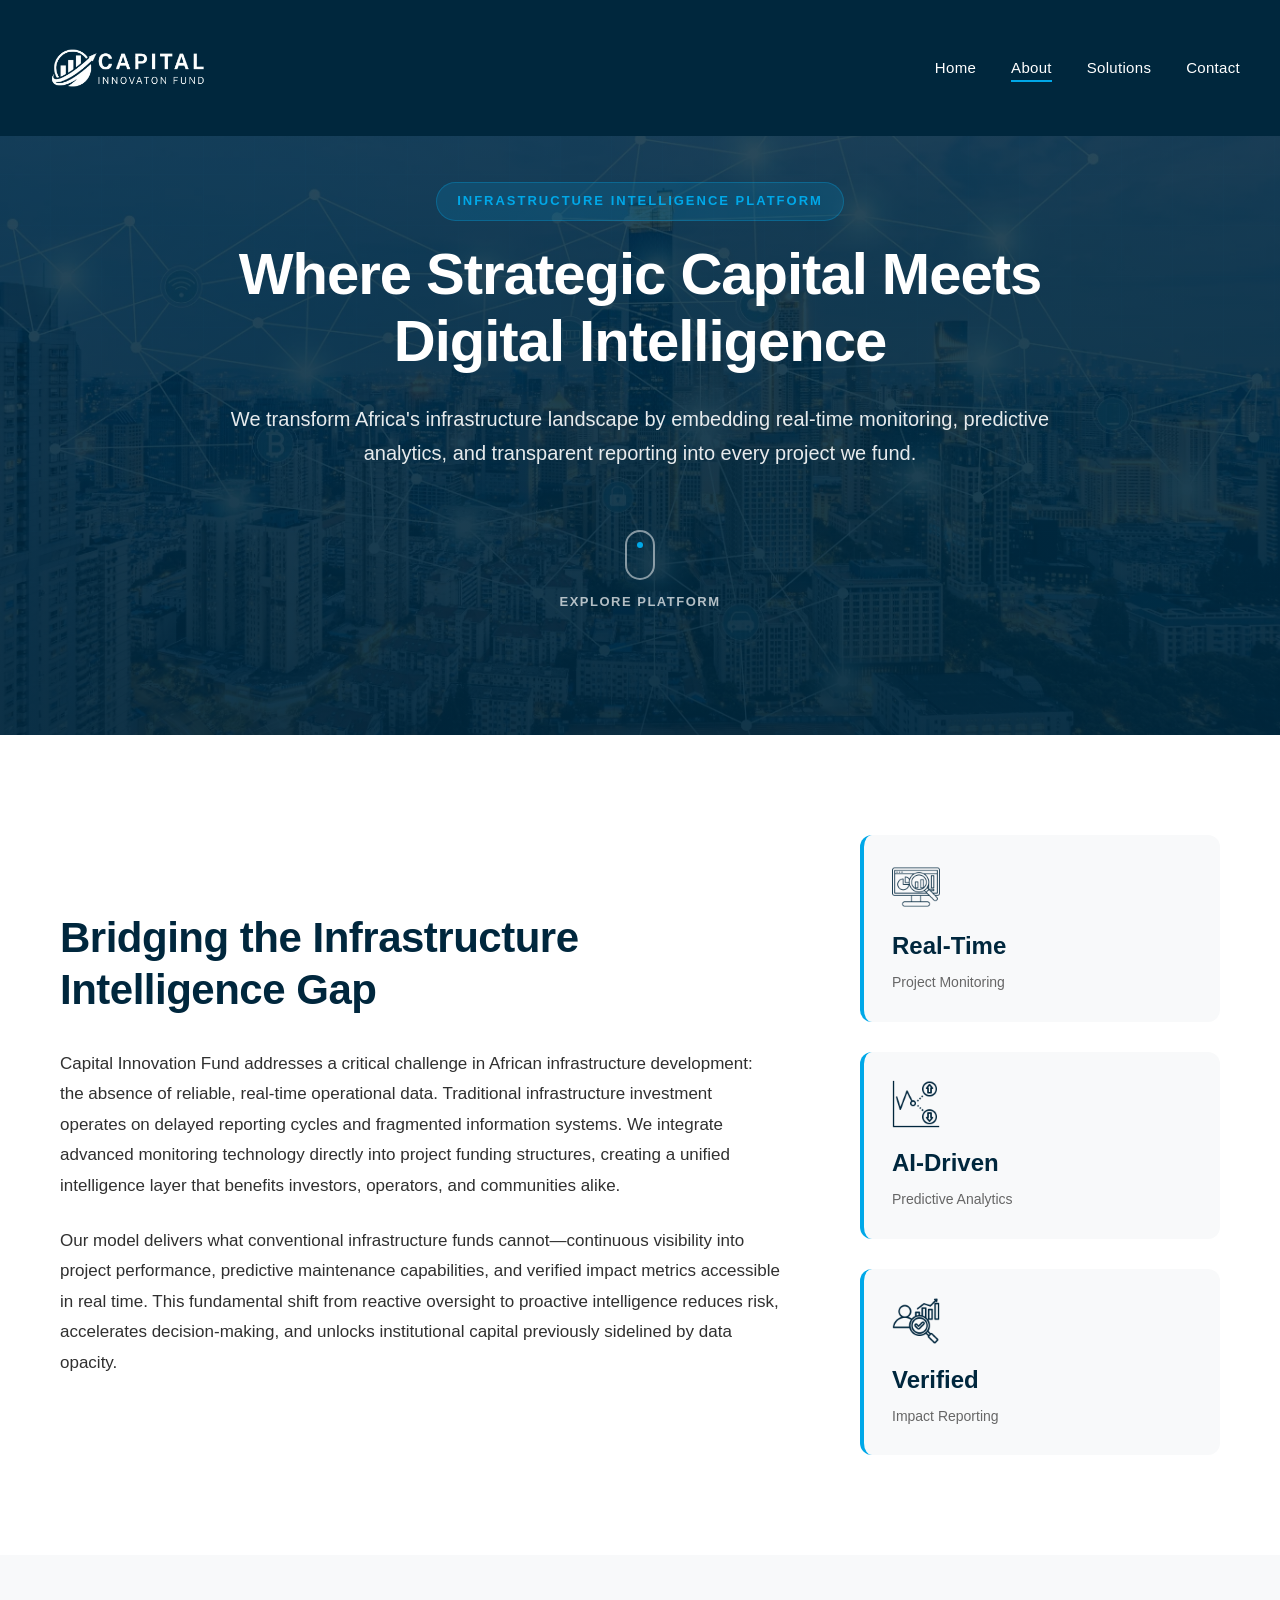
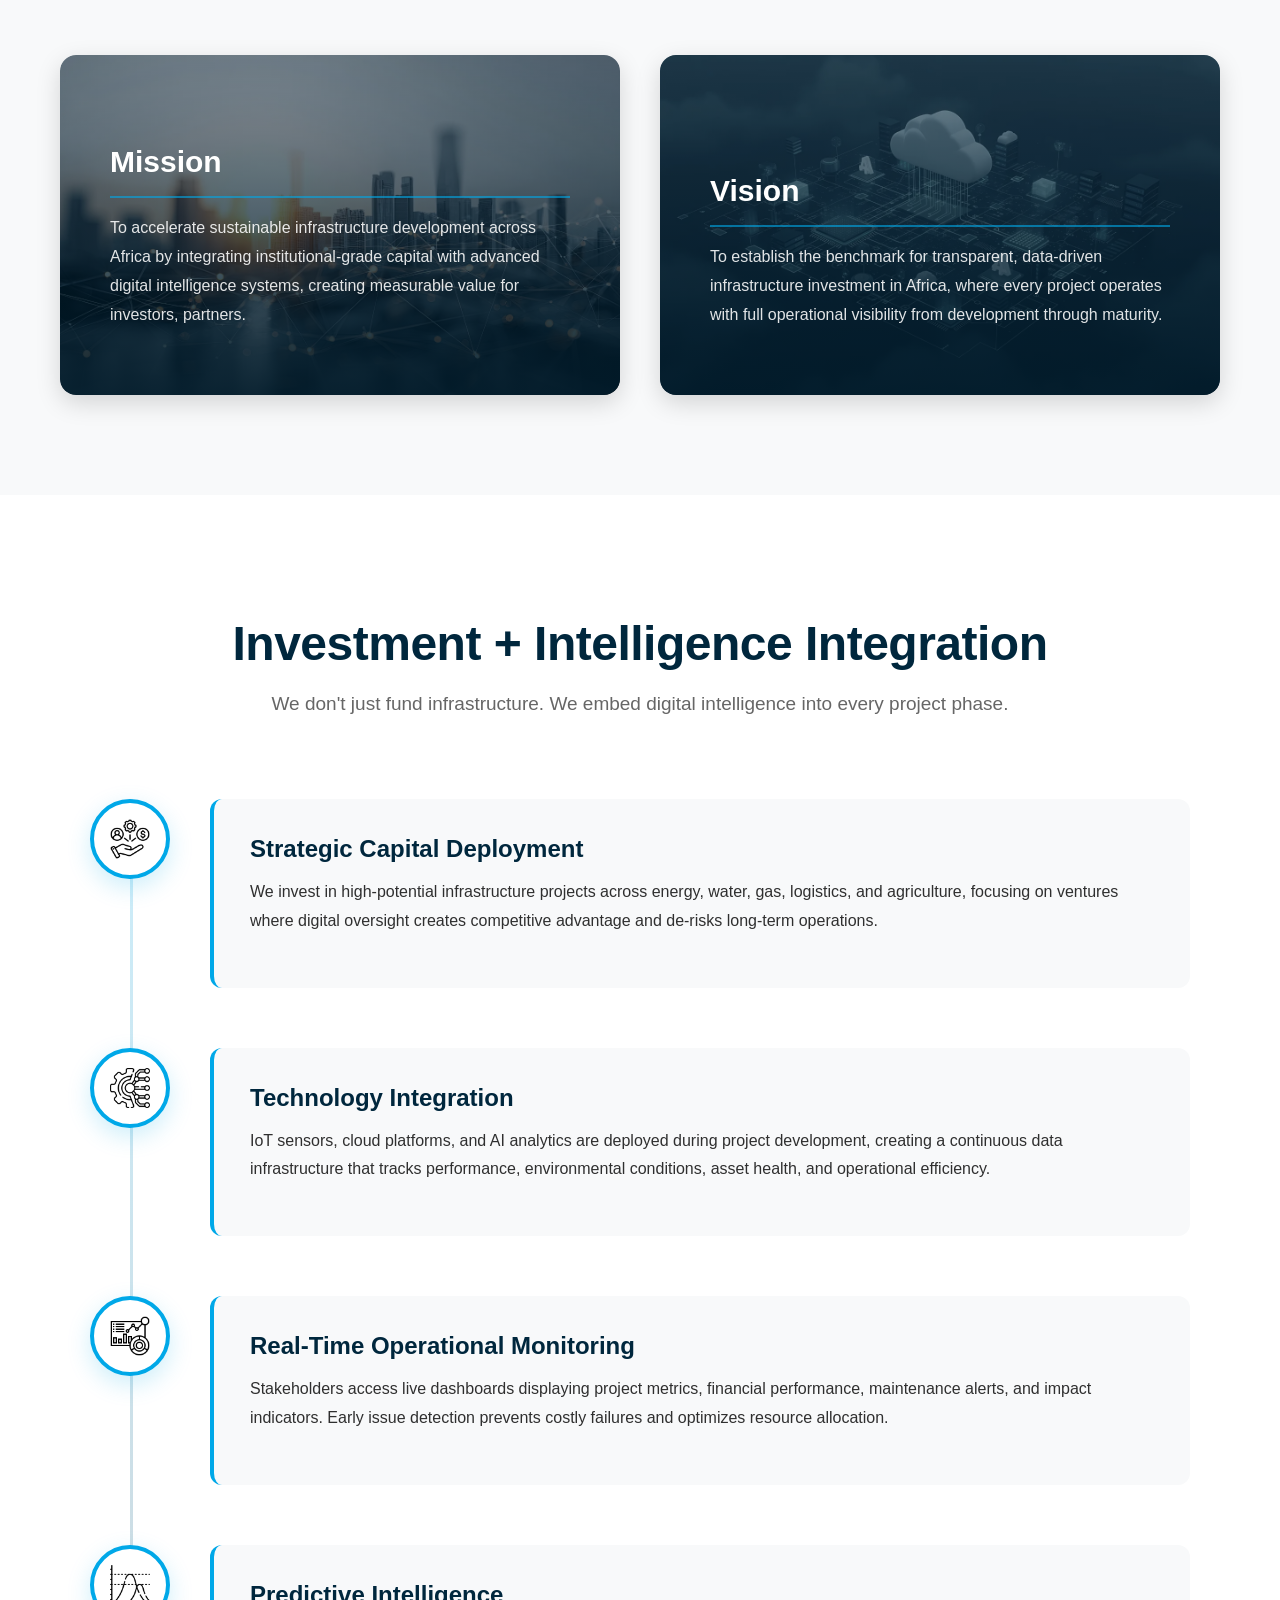
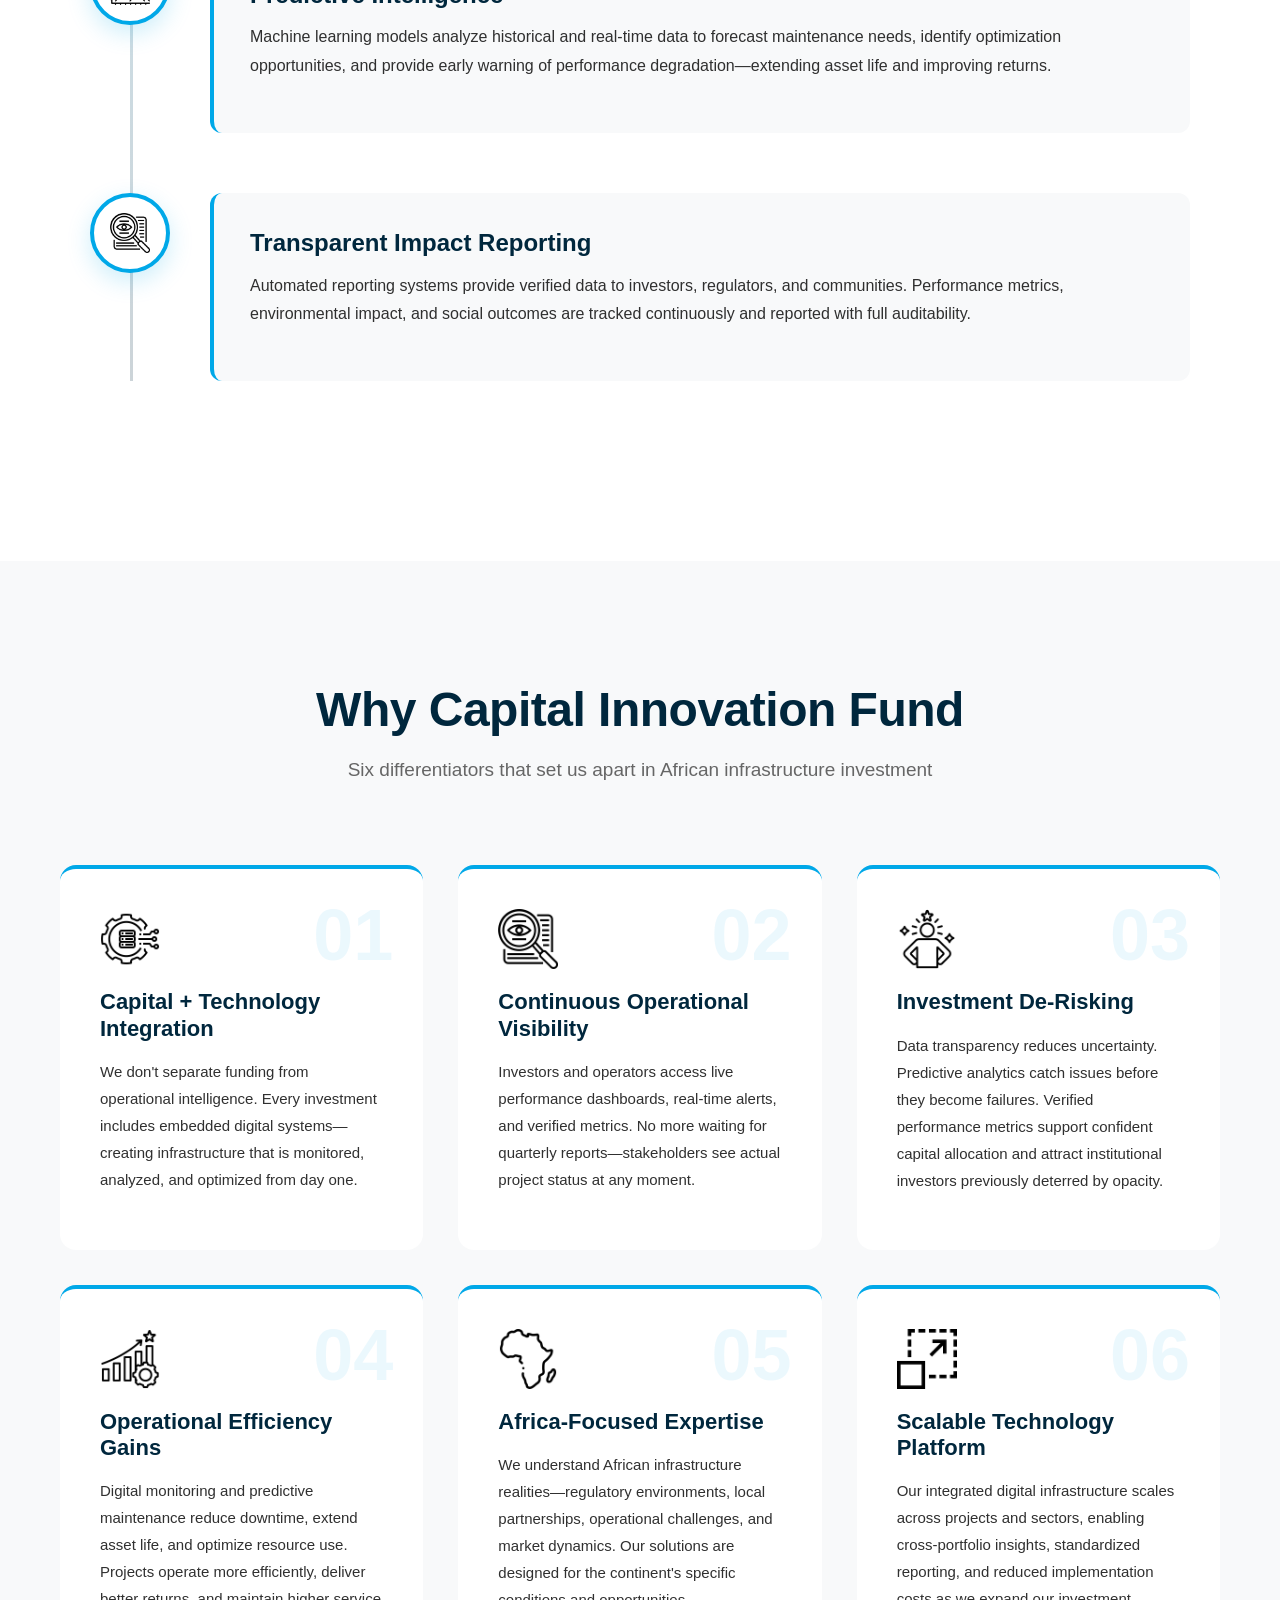
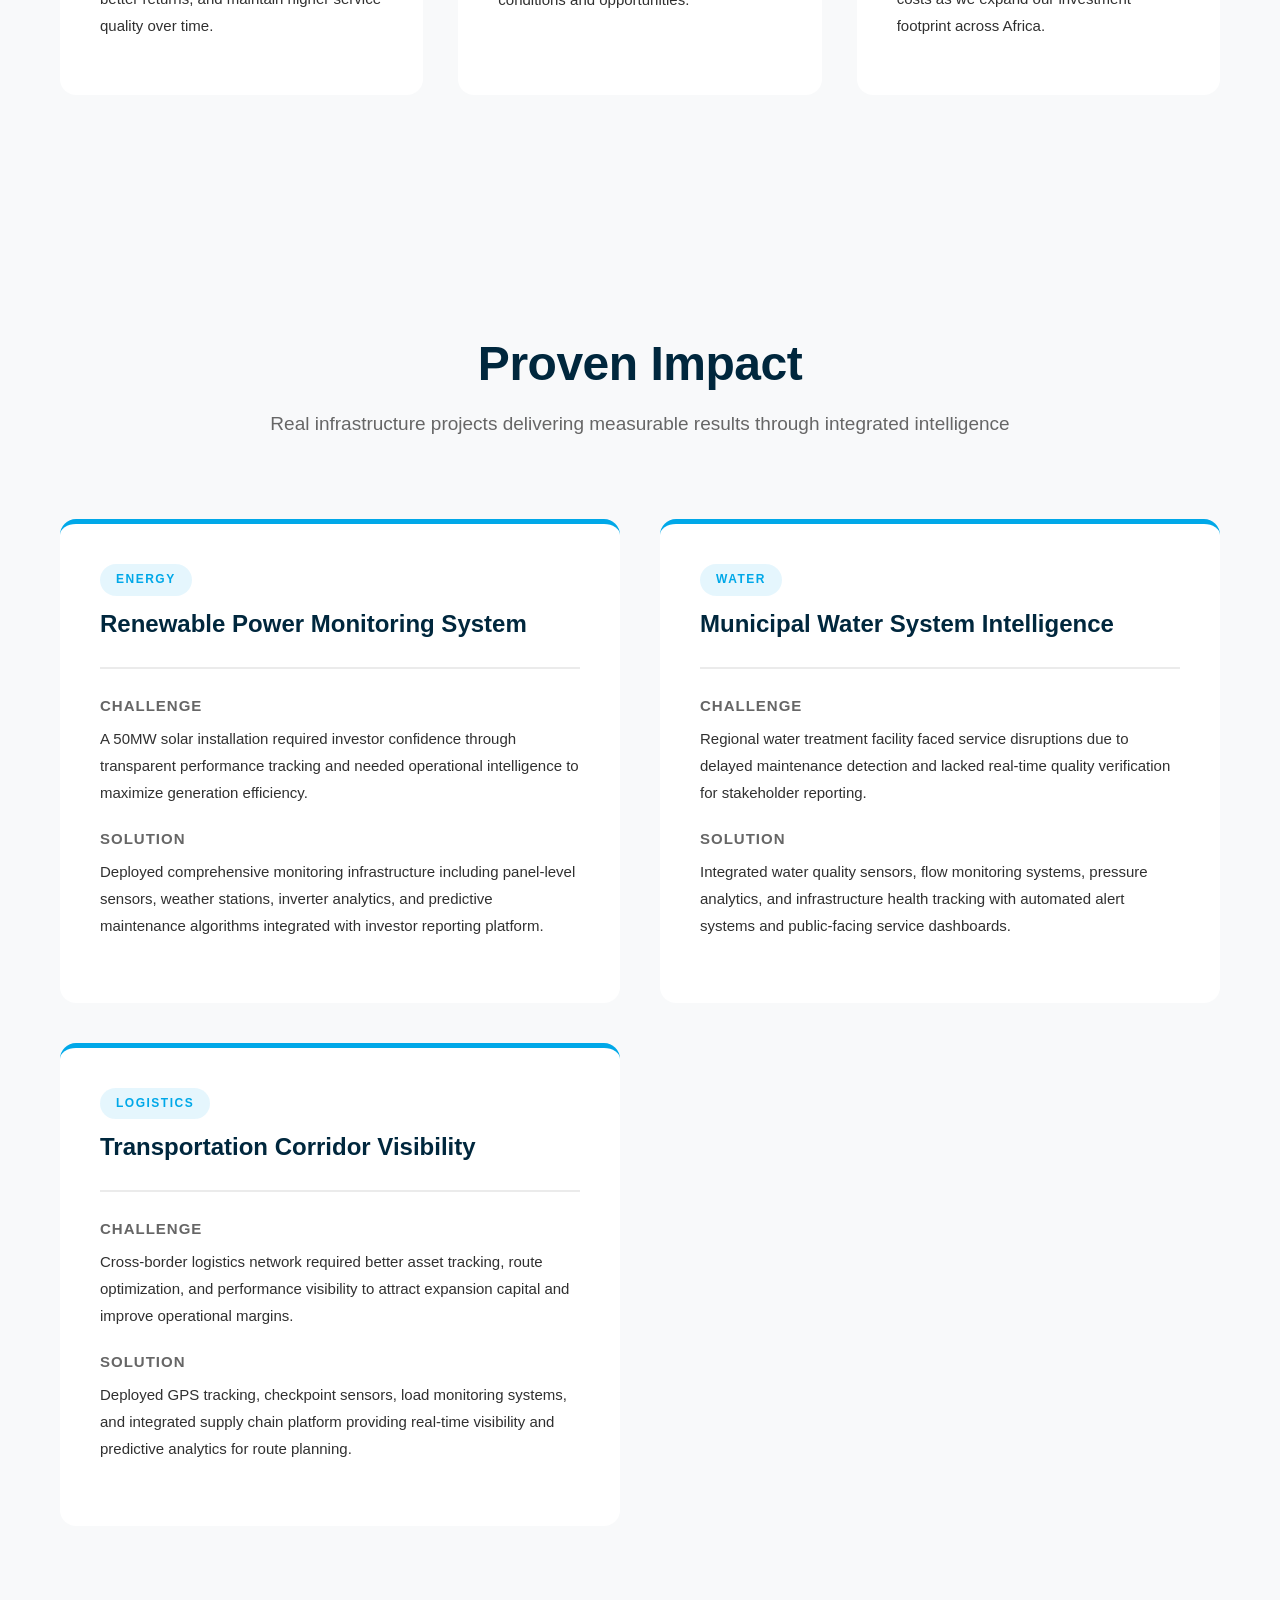
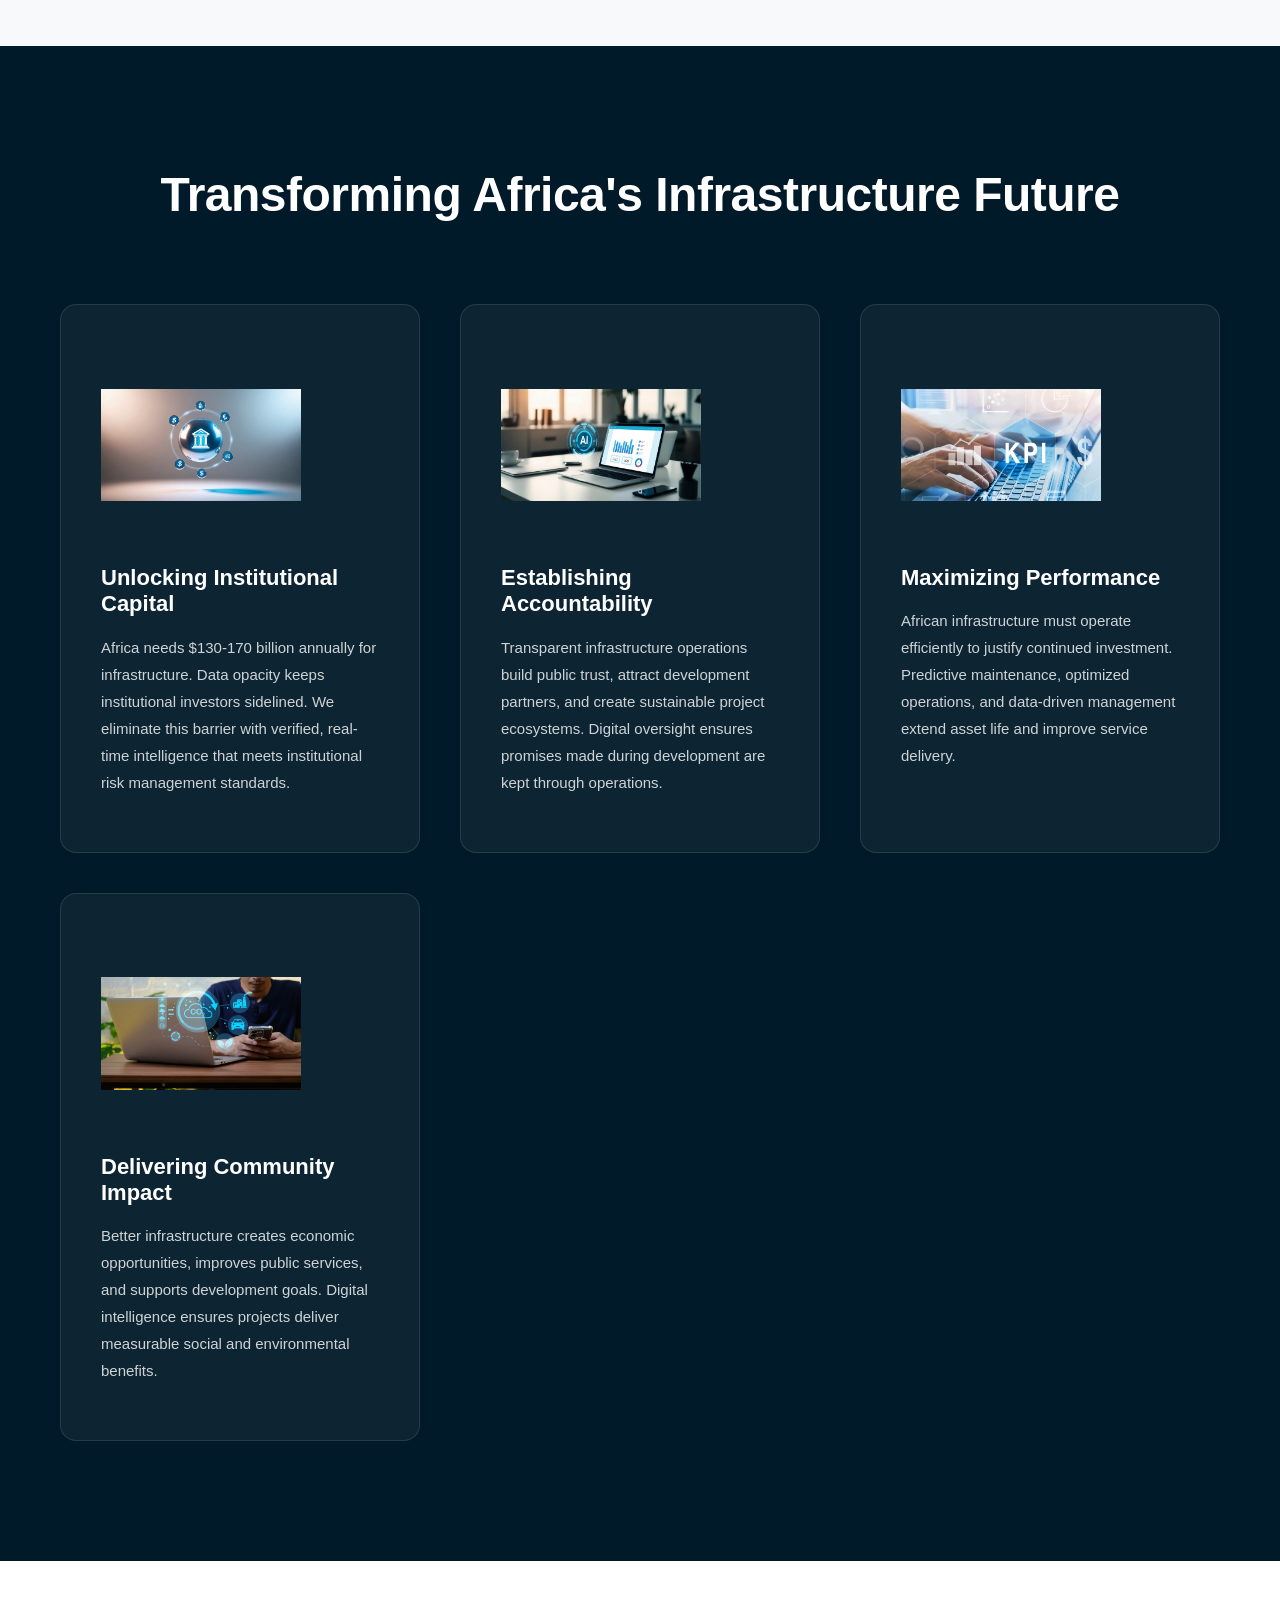
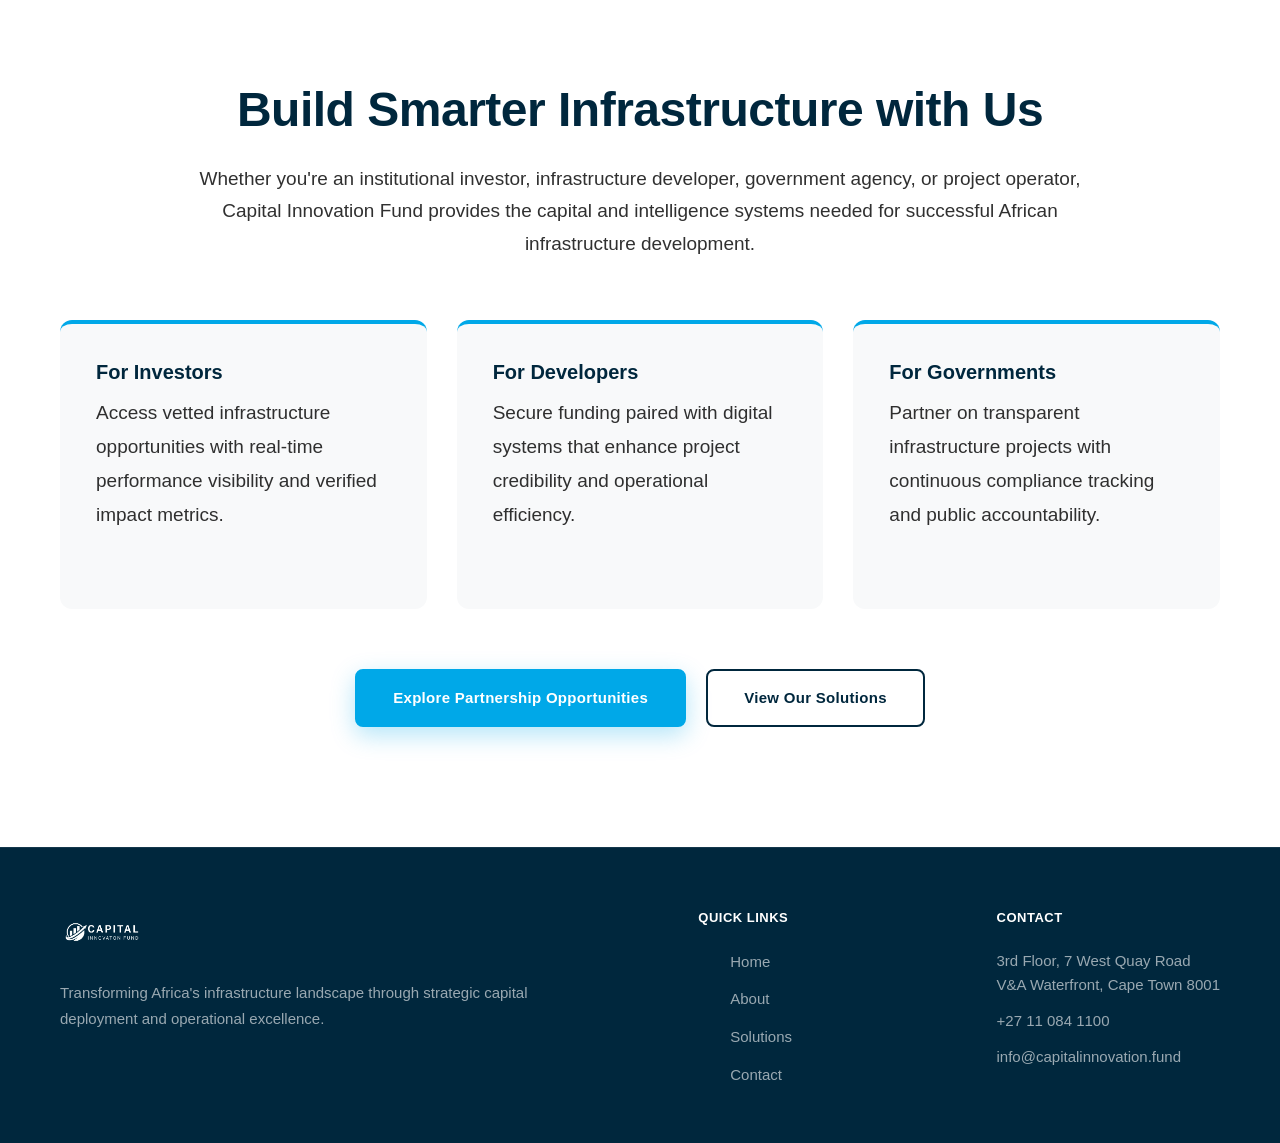
==== commit a9d24b5e: "Rebuild site foundation: consolidate CSS/JS, fix nav, optimize assets, SEO - Merge 4 page-specific C" ====
--- a/about.html
+++ b/about.html
@@ -1,26 +1,86 @@
 <!DOCTYPE html>
-<html lang="en">
+<html lang="en" class="site">
 <head>
+<!-- Google tag (gtag.js) -->
+<script async src="https://www.googletagmanager.com/gtag/js?id=G-K5F7ED028S"></script>
+<script>
+  window.dataLayer = window.dataLayer || [];
+  function gtag(){dataLayer.push(arguments);}
+  gtag('js', new Date());
+
+  gtag('config', 'G-K5F7ED028S');
+</script>
 <meta charset="UTF-8">
 <meta name="viewport" content="width=device-width, initial-scale=1.0">
 <title>About - Capital Innovation Fund</title>
-<link rel="stylesheet" href="css/about.css">
+<meta name="description" content="Learn how Capital Innovation Fund integrates institutional-grade capital with real-time monitoring, predictive analytics, and transparent reporting across African infrastructure projects.">
+<meta name="keywords" content="about capital innovation fund, infrastructure investment Africa, digital intelligence infrastructure, African infrastructure development">
+<meta property="og:type" content="website">
+<meta property="og:site_name" content="Capital Innovation Fund">
+<meta property="og:title" content="About - Capital Innovation Fund">
+<meta property="og:description" content="Where strategic capital meets digital intelligence — embedding real-time monitoring and predictive analytics into every project we fund.">
+<meta property="og:url" content="https://capitalinnovationfund.co.za/about.html">
+<link rel="canonical" href="https://capitalinnovationfund.co.za/about.html">
+<meta property="og:image" content="https://capitalinnovationfund.co.za/images/bridge.webp">
+<script type="application/ld+json">
+{
+  "@context": "https://schema.org",
+  "@type": "Organization",
+  "name": "Capital Innovation Fund",
+  "url": "https://capitalinnovationfund.co.za/about.html",
+  "logo": "https://capitalinnovationfund.co.za/images/logo.webp",
+  "description": "Infrastructure intelligence platform combining institutional capital with real-time monitoring across Africa's energy, water, logistics, agriculture and gas sectors.",
+  "address": {
+    "@type": "PostalAddress",
+    "streetAddress": "3rd Floor, 7 West Quay Road, V&A Waterfront",
+    "addressLocality": "Cape Town",
+    "postalCode": "8001",
+    "addressCountry": "ZA"
+  },
+  "telephone": "+27110841100",
+  "email": "info@capitalinnovation.fund"
+}
+</script>
+<link rel="stylesheet" href="https://cdn.jsdelivr.net/npm/bootstrap@5.3.3/dist/css/bootstrap.min.css">
+<link rel="stylesheet" href="css/site.css">
 </head>
-<body>
+<body class="site-body">
 
 <!-- NAVIGATION -->
-<nav id="mainNav">
+<nav id="main_nav" class="site-nav">
   <div class="logo">
-    <img src="images/white logo.png" alt="Capital Innovation Fund">
-  </div>
-
-  <ul>
+    <img src="images/white logo.webp" alt="Capital Innovation Fund">
+  </div>
+
+  <!-- Desktop Menu — only visible on ≥969px via CSS -->
+  <ul class="desktop-menu">
     <li><a href="index.html">Home</a></li>
     <li><a href="about.html" class="active">About</a></li>
     <li><a href="solutions.html">Solutions</a></li>
     <li><a href="contact.html">Contact</a></li>
   </ul>
+
+  <!-- Mobile Menu Toggle — only visible on ≤968px via CSS -->
+  <button class="mobile-menu-toggle" aria-label="Toggle menu">
+    <span class="hamburger-line"></span>
+    <span class="hamburger-line"></span>
+    <span class="hamburger-line"></span>
+  </button>
 </nav>
+
+<!-- Mobile Sidebar — rendered outside nav, controlled via JS -->
+<div class="mobile-sidebar">
+  <div class="sidebar-overlay"></div>
+  <div class="sidebar-content">
+    <button class="sidebar-close" aria-label="Close menu">&times;</button>
+    <ul class="sidebar-menu">
+      <li><a href="index.html">Home</a></li>
+      <li><a href="about.html" class="active">About</a></li>
+      <li><a href="solutions.html">Solutions</a></li>
+      <li><a href="contact.html">Contact</a></li>
+    </ul>
+  </div>
+</div>
 
 <!-- HERO SECTION -->
 <section class="about-hero">
@@ -32,16 +92,21 @@
       <div class="data-network"></div>
     </div>
     <div class="parallax-layer layer-front">
-      <img src="images/bridge.png" alt="African Infrastructure">
+      <img src="images/bridge.webp" alt="African Infrastructure" fetchpriority="high">
     </div>
   </div>
   
   <div class="hero-overlay"></div>
   
-  <div class="about-hero-content">
+  <div class="hero-content">
     <div class="hero-label">Infrastructure Intelligence Platform</div>
-    <h1>Where Strategic Capital Meets Digital Intelligence</h1>
-    <p>We transform Africa's infrastructure landscape by embedding real-time monitoring, predictive analytics, and transparent reporting into every project we fund.</p>
+    <h1 class="hero-heading">Where Strategic Capital Meets Digital Intelligence</h1>
+    <p class="hero-subtitle">We transform Africa's infrastructure landscape by embedding real-time monitoring, predictive analytics, and transparent reporting into every project we fund.</p>
+
+    <div class="hero-scroll-indicator">
+      <div class="scroll-arrow"></div>
+      <span>Explore Platform</span>
+    </div>
   </div>
 </section>
 
@@ -57,19 +122,19 @@
     
     <div class="intro-stats">
       <div class="stat-item">
-        <div class="stat-icon"><img src="images/monitoring.png" alt=""></div>
+        <div class="stat-icon"><img loading="lazy" decoding="async" src="images/monitoring.webp" alt=""></div>
         <div class="stat-value">Real-Time</div>
         <div class="stat-label">Project Monitoring</div>
       </div>
       
       <div class="stat-item">
-        <div class="stat-icon"><img src="images/prediction.png"  alt=""></div>
+        <div class="stat-icon"><img loading="lazy" decoding="async" src="images/prediction.webp"  alt=""></div>
         <div class="stat-value">AI-Driven</div>
         <div class="stat-label">Predictive Analytics</div>
       </div>
       
       <div class="stat-item">
-        <div class="stat-icon"><img src="images/auditor.png" alt=""></div>
+        <div class="stat-icon"><img loading="lazy" decoding="async" src="images/auditor.webp" alt=""></div>
         <div class="stat-value">Verified</div>
         <div class="stat-label">Impact Reporting</div>
       </div>
@@ -79,14 +144,15 @@
 
 <!-- MISSION & VISION -->
 <section class="mission-vision">
+  <h2 class="visually-hidden">Mission &amp; Vision</h2>
   <div class="mission-vision-grid">
 
-    <div class="mission-card" style="background-image: url('images/Mission.png');">
+    <div class="mission-card">
       <h3>Mission</h3>
       <p>To accelerate sustainable infrastructure development across Africa by integrating institutional-grade capital with advanced digital intelligence systems, creating measurable value for investors, partners.</p>
     </div>
 
-    <div class="vision-card" style="background-image: url('images/Vision.png');">
+    <div class="vision-card">
       <h3>Vision</h3>
       <p>To establish the benchmark for transparent, data-driven infrastructure investment in Africa, where every project operates with full operational visibility  from development through maturity.</p>
     </div>
@@ -104,7 +170,7 @@
   <div class="lifecycle-timeline">
     <div class="timeline-item">
       <div class="timeline-marker">
-        <div class="marker-icon"><img src="images/resource-allocation.png" alt=""></div>
+        <div class="marker-icon"><img loading="lazy" decoding="async" src="images/resource-allocation.webp" alt=""></div>
       </div>
       <div class="timeline-content">
         <h3>Strategic Capital Deployment</h3>
@@ -114,7 +180,7 @@
     
     <div class="timeline-item">
       <div class="timeline-marker">
-        <div class="marker-icon"><img src="images/technology.png" alt=""></div>
+        <div class="marker-icon"><img loading="lazy" decoding="async" src="images/technology.webp" alt=""></div>
       </div>
       <div class="timeline-content">
         <h3>Technology Integration</h3>
@@ -124,7 +190,7 @@
     
     <div class="timeline-item">
       <div class="timeline-marker">
-        <div class="marker-icon"><img src="images/dashboard.png" alt=""></div>
+        <div class="marker-icon"><img loading="lazy" decoding="async" src="images/dashboard.webp" alt=""></div>
       </div>
       <div class="timeline-content">
         <h3>Real-Time Operational Monitoring</h3>
@@ -134,7 +200,7 @@
     
     <div class="timeline-item">
       <div class="timeline-marker">
-        <div class="marker-icon"><img src="images/curve.png" alt=""></div>
+        <div class="marker-icon"><img loading="lazy" decoding="async" src="images/curve.webp" alt=""></div>
       </div>
       <div class="timeline-content">
         <h3>Predictive Intelligence</h3>
@@ -144,7 +210,7 @@
     
     <div class="timeline-item">
       <div class="timeline-marker">
-        <div class="marker-icon"><img src="images/transparency2.png" alt=""></div>
+        <div class="marker-icon"><img loading="lazy" decoding="async" src="images/transparency2.webp" alt=""></div>
       </div>
       <div class="timeline-content">
         <h3>Transparent Impact Reporting</h3>
@@ -164,42 +230,42 @@
   <div class="advantages-grid">
     <div class="advantage-card">
       <div class="advantage-number">01</div>
-      <div class="advantage-icon"><img src="images/big-data.png" alt=""></div>
+      <div class="advantage-icon"><img loading="lazy" decoding="async" src="images/big-data.webp" alt=""></div>
       <h3>Capital + Technology Integration</h3>
       <p>We don't separate funding from operational intelligence. Every investment includes embedded digital systems—creating infrastructure that is monitored, analyzed, and optimized from day one.</p>
     </div>
     
     <div class="advantage-card">
       <div class="advantage-number">02</div>
-      <div class="advantage-icon"><img src="images/transparency2.png" alt=""></div>
+      <div class="advantage-icon"><img loading="lazy" decoding="async" src="images/transparency2.webp" alt=""></div>
       <h3>Continuous Operational Visibility</h3>
       <p>Investors and operators access live performance dashboards, real-time alerts, and verified metrics. No more waiting for quarterly reports—stakeholders see actual project status at any moment.</p>
     </div>
     
     <div class="advantage-card">
       <div class="advantage-number">03</div>
-      <div class="advantage-icon"><img src="images/self-confidence.png" alt=""></div>
+      <div class="advantage-icon"><img loading="lazy" decoding="async" src="images/self-confidence.webp" alt=""></div>
       <h3>Investment De-Risking</h3>
       <p>Data transparency reduces uncertainty. Predictive analytics catch issues before they become failures. Verified performance metrics support confident capital allocation and attract institutional investors previously deterred by opacity.</p>
     </div>
     
     <div class="advantage-card">
       <div class="advantage-number">04</div>
-      <div class="advantage-icon"><img src="images/efficacy.png" alt=""></div>
+      <div class="advantage-icon"><img loading="lazy" decoding="async" src="images/efficacy.webp" alt=""></div>
       <h3>Operational Efficiency Gains</h3>
       <p>Digital monitoring and predictive maintenance reduce downtime, extend asset life, and optimize resource use. Projects operate more efficiently, deliver better returns, and maintain higher service quality over time.</p>
     </div>
     
     <div class="advantage-card">
       <div class="advantage-number">05</div>
-      <div class="advantage-icon"><img src="images/africa.png" alt=""></div>
+      <div class="advantage-icon"><img loading="lazy" decoding="async" src="images/africa.webp" alt=""></div>
       <h3>Africa-Focused Expertise</h3>
       <p>We understand African infrastructure realities—regulatory environments, local partnerships, operational challenges, and market dynamics. Our solutions are designed for the continent's specific conditions and opportunities.</p>
     </div>
     
     <div class="advantage-card">
       <div class="advantage-number">06</div>
-      <div class="advantage-icon"><img src="images/scalability.png" alt=""></div>
+      <div class="advantage-icon"><img loading="lazy" decoding="async" src="images/scalability.webp" alt=""></div>
       <h3>Scalable Technology Platform</h3>
       <p>Our integrated digital infrastructure scales across projects and sectors, enabling cross-portfolio insights, standardized reporting, and reduced implementation costs as we expand our investment footprint across Africa.</p>
     </div>
@@ -275,25 +341,25 @@
     
     <div class="matters-grid">
       <div class="matter-item">
-        <div class="matter-icon"><img src="images/Unlocking Institutional Capital.png" alt=""></div>
+        <div class="matter-icon"><img loading="lazy" decoding="async" src="images/Unlocking Institutional Capital.webp" alt=""></div>
         <h3>Unlocking Institutional Capital</h3>
         <p>Africa needs $130-170 billion annually for infrastructure. Data opacity keeps institutional investors sidelined. We eliminate this barrier with verified, real-time intelligence that meets institutional risk management standards.</p>
       </div>
       
       <div class="matter-item">
-        <div class="matter-icon"><img src="images/Establishing Accountability.png" alt=""></div>
+        <div class="matter-icon"><img loading="lazy" decoding="async" src="images/Establishing Accountability.webp" alt=""></div>
         <h3>Establishing Accountability</h3>
         <p>Transparent infrastructure operations build public trust, attract development partners, and create sustainable project ecosystems. Digital oversight ensures promises made during development are kept through operations.</p>
       </div>
       
       <div class="matter-item">
-        <div class="matter-icon"><img src="images/Maximizing Performance.png" alt=""></div>
+        <div class="matter-icon"><img loading="lazy" decoding="async" src="images/Maximizing Performance.webp" alt=""></div>
         <h3>Maximizing Performance</h3>
         <p>African infrastructure must operate efficiently to justify continued investment. Predictive maintenance, optimized operations, and data-driven management extend asset life and improve service delivery.</p>
       </div>
       
       <div class="matter-item">
-        <div class="matter-icon"><img src="images/Delivering Community Impact.png" alt=""></div>
+        <div class="matter-icon"><img loading="lazy" decoding="async" src="images/Delivering Community Impact.webp" alt=""></div>
         <h3>Delivering Community Impact</h3>
         <p>Better infrastructure creates economic opportunities, improves public services, and supports development goals. Digital intelligence ensures projects deliver measurable social and environmental benefits.</p>
       </div>
@@ -326,23 +392,43 @@
       </div>
       
       <div class="cta-actions">
-        <a href="contact.html" class="btn-primary">Explore Partnership Opportunities</a>
-        <a href="solutions.html" class="btn-secondary">View Our Solutions</a>
+        <a href="contact.html" class="btn btn-primary">Explore Partnership Opportunities</a>
+        <a href="solutions.html" class="btn btn-secondary">View Our Solutions</a>
       </div>
     </div>
   </div>
 </section>
 
 <!-- FOOTER -->
-<footer>
-  <div class="footer-content">
-    <img src="images/navy logo.png" alt="Capital Innovation Fund">
-    <div class="social">
-      <img src="images/social.png" alt="Social Media">
+<footer class="site-footer">
+  <div class="footer-container">
+    <div class="footer-simple">
+      <div class="footer-brand">
+        <img loading="lazy" decoding="async" src="images/white logo.webp" alt="Capital Innovation Fund" class="footer-logo">
+        <p class="footer-tagline">Transforming Africa's infrastructure landscape through strategic capital deployment and operational excellence.</p>
+      </div>
+
+      <div class="footer-links">
+        <div class="footer-links-title">Quick Links</div>
+        <ul>
+          <li><a href="index.html">Home</a></li>
+          <li><a href="about.html">About</a></li>
+          <li><a href="solutions.html">Solutions</a></li>
+          <li><a href="contact.html">Contact</a></li>
+        </ul>
+      </div>
+
+      <div class="footer-contact">
+        <div class="footer-links-title">Contact</div>
+        <p>3rd Floor, 7 West Quay Road<br>V&amp;A Waterfront, Cape Town 8001</p>
+        <p><a href="tel:+27110841100">+27 11 084 1100</a></p>
+        <p><a href="mailto:info@capitalinnovation.fund">info@capitalinnovation.fund</a></p>
+      </div>
     </div>
   </div>
 </footer>
 
-<script src="js/about.js"></script>
+<script src="https://cdn.jsdelivr.net/npm/bootstrap@5.3.3/dist/js/bootstrap.bundle.min.js"></script>
+<script src="js/site.js"></script>
 </body>
 </html>
--- a/css/site.css
+++ b/css/site.css
@@ -0,0 +1,3638 @@
+/* ===================================
+   SITE-WIDE SHARED STYLES
+   Capital Innovation Fund
+   =================================== */
+
+:root {
+  --blue: #00273d;
+  --blue-dark: #001a29;
+  --blue-light: #003d5c;
+  --white: #fff;
+  --grey: #f8f9fa;
+  --grey-light: #f4f4f4;
+  --grey-dark: #1a1a1a;
+  --grey-medium: #666;
+  --accent: #00a8e8;
+  --accent-light: #33bef0;
+  --success: #0f8;
+  --warning: #fa0;
+  --border: #00000014;
+  --gradient-primary: linear-gradient(135deg, var(--accent) 0%, var(--success) 100%);
+  --section-padding: 120px;
+  --container-max: 1400px;
+  --transition-smooth: all 0.4s cubic-bezier(0.4, 0, 0.2, 1);
+  --shadow-elevated: 0 20px 60px #0000004c;
+}
+
+* {
+  margin: 0;
+  padding: 0;
+  box-sizing: border-box;
+}
+
+.site, .site-body {
+  overflow-x: hidden;
+  max-width: 100%;
+  scroll-behavior: smooth;
+}
+
+.site-body, .site {
+  font-family: -apple-system, BlinkMacSystemFont, 'Segoe UI', Arial, sans-serif;
+  color: var(--grey-dark);
+  background: var(--white);
+  -webkit-font-smoothing: antialiased;
+  -moz-osx-font-smoothing: grayscale;
+  line-height: 1.6;
+}
+
+.hero-scroll-indicator {
+  display: flex;
+  flex-direction: column;
+  align-items: center;
+  gap: 12px;
+  animation: fadeInUp 1s cubic-bezier(0.4, 0, 0.2, 1) forwards 0.8s;
+  opacity: 0;
+  cursor: pointer;
+}
+
+.scroll-arrow {
+  width: 30px;
+  height: 50px;
+  border: 2px solid #ffffff80;
+  border-radius: 20px;
+  position: relative;
+}
+
+.scroll-arrow::before {
+  content: '';
+  position: absolute;
+  top: 10px;
+  left: 50%;
+  width: 6px;
+  height: 6px;
+  background: var(--accent);
+  border-radius: 50%;
+  transform: translateX(-50%);
+  animation: scrollBounce 2s ease infinite;
+}
+
+@keyframes scrollBounce {
+  0%, 100% {
+    top: 10px;
+    opacity: 1;
+  }
+  50% {
+    top: 25px;
+    opacity: 0.3;
+  }
+}
+
+.hero-scroll-indicator span {
+  font-size: 13px;
+  font-weight: 600;
+  color: #ffffffb2;
+  text-transform: uppercase;
+  letter-spacing: 1.5px;
+}
+
+@keyframes fadeInUp {
+  from {
+    opacity: 0;
+    transform: translateY(20px);
+  }
+  to {
+    opacity: 1;
+    transform: translateY(0);
+  }
+}
+
+/* ==================================
+   NAVIGATION (shared)
+   ================================== */
+
+.site-nav {
+  width: 100%;
+  background: var(--blue);
+  padding: 18px 40px;
+  display: flex;
+  justify-content: space-between;
+  align-items: center;
+  position: fixed;
+  top: 0;
+  z-index: 1000;
+  transition: all 0.4s cubic-bezier(0.4, 0, 0.2, 1);
+}
+
+.site-nav.scrolled {
+  background: #00273dd9;
+  backdrop-filter: blur(20px);
+  -webkit-backdrop-filter: blur(20px);
+  box-shadow: 0 4px 30px #0000001a;
+  padding: 12px 40px;
+}
+
+.site-nav .logo img {
+  height: 100px;
+  transition: height 0.3s cubic-bezier(0.4, 0, 0.2, 1);
+}
+
+.site-nav.scrolled .logo img {
+  height: 38px;
+}
+
+/* Desktop Menu */
+.desktop-menu {
+  list-style: none;
+  display: flex;
+  gap: 35px;
+  padding: 0;
+  margin: 0;
+}
+
+.desktop-menu li {
+  position: relative;
+}
+
+.desktop-menu li a {
+  color: var(--white);
+  text-decoration: none;
+  font-size: 15px;
+  font-weight: 500;
+  letter-spacing: 0.3px;
+  transition: opacity 0.3s cubic-bezier(0.4, 0, 0.2, 1);
+  position: relative;
+}
+
+.desktop-menu li a::after {
+  content: '';
+  position: absolute;
+  bottom: -6px;
+  left: 0;
+  width: 0;
+  height: 2px;
+  background: var(--accent);
+  transition: width 0.3s cubic-bezier(0.4, 0, 0.2, 1);
+}
+
+.desktop-menu li a:hover::after,
+.desktop-menu li a.active::after {
+  width: 100%;
+}
+
+/* Mobile Menu Toggle */
+.mobile-menu-toggle {
+  display: none;
+  flex-direction: column;
+  gap: 5px;
+  background: transparent;
+  border: none;
+  cursor: pointer;
+  padding: 8px;
+  z-index: 1001;
+}
+
+.hamburger-line {
+  width: 25px;
+  height: 2px;
+  background: var(--white);
+  transition: all 0.3s cubic-bezier(0.4, 0, 0.2, 1);
+  border-radius: 2px;
+}
+
+.mobile-menu-toggle.active .hamburger-line:nth-child(1) {
+  transform: rotate(45deg) translate(7px, 7px);
+}
+
+.mobile-menu-toggle.active .hamburger-line:nth-child(2) {
+  opacity: 0;
+}
+
+.mobile-menu-toggle.active .hamburger-line:nth-child(3) {
+  transform: rotate(-45deg) translate(7px, -7px);
+}
+
+/* Mobile Sidebar */
+.mobile-sidebar {
+  position: fixed;
+  top: 0;
+  right: -100%;
+  width: 100%;
+  height: 100vh;
+  z-index: 1002;
+  transition: right 0.4s cubic-bezier(0.4, 0, 0.2, 1);
+}
+
+.mobile-sidebar.active {
+  right: 0;
+}
+
+.sidebar-overlay {
+  position: absolute;
+  top: 0;
+  left: 0;
+  width: 100%;
+  height: 100%;
+  background: #0009;
+  backdrop-filter: blur(4px);
+  opacity: 0;
+  transition: opacity 0.4s cubic-bezier(0.4, 0, 0.2, 1);
+}
+
+.mobile-sidebar.active .sidebar-overlay {
+  opacity: 1;
+}
+
+.sidebar-content {
+  position: absolute;
+  top: 0;
+  right: 0;
+  width: 280px;
+  height: 100%;
+  background: #00273df2;
+  backdrop-filter: blur(20px);
+  -webkit-backdrop-filter: blur(20px);
+  box-shadow: -4px 0 30px #0000004c;
+  padding: 80px 30px 40px;
+  transform: translateX(100%);
+  transition: transform 0.4s cubic-bezier(0.4, 0, 0.2, 1);
+}
+
+.mobile-sidebar.active .sidebar-content {
+  transform: translateX(0);
+}
+
+.sidebar-close {
+  position: absolute;
+  top: 20px;
+  right: 20px;
+  background: transparent;
+  border: none;
+  color: var(--white);
+  font-size: 36px;
+  cursor: pointer;
+  width: 40px;
+  height: 40px;
+  display: flex;
+  align-items: center;
+  justify-content: center;
+  transition: transform 0.3s cubic-bezier(0.4, 0, 0.2, 1);
+}
+
+.sidebar-close:hover {
+  transform: rotate(90deg);
+}
+
+.sidebar-menu {
+  list-style: none;
+  padding: 0;
+  margin: 0;
+  display: flex;
+  flex-direction: column;
+  gap: 8px;
+}
+
+.sidebar-menu li a {
+  display: block;
+  color: var(--white);
+  text-decoration: none;
+  font-size: 18px;
+  font-weight: 500;
+  padding: 16px 20px;
+  border-radius: 8px;
+  transition: all 0.3s cubic-bezier(0.4, 0, 0.2, 1);
+  letter-spacing: 0.3px;
+}
+
+.sidebar-menu li a:hover,
+.sidebar-menu li a.active {
+  background: #00a8e833;
+  border-left: 3px solid var(--accent);
+  padding-left: 17px;
+}
+
+@media (width < 968px) {
+  .desktop-menu {
+    display: none;
+  }
+
+  .mobile-menu-toggle {
+    display: flex;
+  }
+
+  .site-nav {
+    padding: 15px 25px;
+  }
+}
+
+@media (width < 600px) {
+  .site-nav {
+    padding: 12px 20px;
+  }
+
+  .site-nav .logo img {
+    height: 35px;
+  }
+
+  .sidebar-content {
+    width: 240px;
+  }
+}
+
+
+/* ==================================
+   HERO SECTION WITH IMAGE
+   ================================== */
+.hero {
+  height: 100vh;
+  position: relative;
+  display: flex;
+  align-items: center;
+  justify-content: center;
+  background: var(--blue-dark);
+  overflow: hidden;
+  margin-top: 60px;
+}
+
+/* Hero Background Video */
+.hero-background-video {
+  position: absolute;
+  top: 0;
+  left: 0;
+  width: 100%;
+  height: 100%;
+  object-fit: cover;
+  object-position: center;
+  z-index: 1;
+}
+
+.hero .hero-overlay {
+  position: absolute;
+  top: 0;
+  left: 0;
+  width: 100%;
+  height: 100%;
+  background: linear-gradient(180deg, #00273d33 0%, #00273d66 100%);
+  z-index: 3;
+}
+
+/* Network Canvas Overlay */
+.network-canvas-container {
+  position: absolute;
+  top: 0;
+  left: 0;
+  width: 100%;
+  height: 100%;
+  z-index: 2;
+}
+
+#network_canvas {
+  width: 100%;
+  height: 100%;
+  display: block;
+}
+
+
+
+/* Scanning Line Animation */
+.scanning-line {
+  position: absolute;
+  top: 0;
+  left: -100%;
+  width: 100%;
+  height: 100%;
+  background: linear-gradient(90deg, 
+    transparent 0%, 
+    #00a8e81a 45%, 
+    #00a8e84c 50%, 
+    #00a8e81a 55%, 
+    transparent 100%);
+  z-index: 4;
+  animation: scanning 8s cubic-bezier(0.4, 0, 0.2, 1) infinite;
+  pointer-events: none;
+}
+
+@keyframes scanning {
+  0% {
+    left: -100%;
+  }
+  50% {
+    left: 100%;
+  }
+  100% {
+    left: 100%;
+  }
+}
+
+/* Hero Content */
+.hero-content {
+  position: relative;
+  z-index: 10;
+  text-align: center;
+  max-width: 900px;
+  padding: 0 40px;
+  color: var(--white);
+}
+
+.hero-title {
+  font-size: 64px;
+  font-weight: 700;
+  line-height: 1.15;
+  margin-bottom: 24px;
+  letter-spacing: -1px;
+}
+
+.hero-title .line {
+  display: block;
+  opacity: 0;
+  transform: translateY(30px);
+  animation: fadeInUp 0.8s cubic-bezier(0.4, 0, 0.2, 1) forwards;
+}
+
+.hero-title .line:nth-child(1) {
+  animation-delay: 0.2s;
+}
+
+.hero-title .line:nth-child(2) {
+  animation-delay: 0.4s;
+}
+
+
+
+.hero-subtitle {
+  font-size: 20px;
+  line-height: 1.7;
+  color: #ffffffe6;
+  max-width: 900px;
+  margin: 0 auto 60px;
+  opacity: 0;
+  animation: fadeInUp 1s cubic-bezier(0.4, 0, 0.2, 1) forwards 0.6s;
+}
+
+.btns {
+  display: flex;
+  gap: 20px;
+  justify-content: center;
+  flex-wrap: wrap;
+  opacity: 0;
+  animation: fadeInUp 0.8s cubic-bezier(0.4, 0, 0.2, 1) forwards 0.8s;
+}
+
+.btn {
+  padding: 16px 36px;
+  font-size: 15px;
+  font-weight: 600;
+  text-decoration: none;
+  border-radius: 8px;
+  transition: all 0.3s cubic-bezier(0.4, 0, 0.2, 1);
+  position: relative;
+  overflow: hidden;
+  letter-spacing: 0.3px;
+}
+
+.btn::before {
+  content: '';
+  position: absolute;
+  top: 50%;
+  left: 50%;
+  width: 0;
+  height: 0;
+  background: #fff3;
+  border-radius: 50%;
+  transform: translate(-50%, -50%);
+  transition: width 0.6s, height 0.6s;
+}
+
+.btn:hover::before {
+  width: 300px;
+  height: 300px;
+}
+
+.btn-primary {
+  background: var(--accent);
+  color: var(--white);
+  border: 2px solid var(--accent);
+  box-shadow: 0 8px 24px #00a8e84c;
+}
+
+.btn-primary:hover {
+  background: #0096d1;
+  box-shadow: 0 12px 32px #00a8e866;
+  transform: translateY(-2px);
+}
+
+.btn-secondary {
+  background: transparent;
+  color: var(--white);
+  border: 2px solid #ffffff4c;
+}
+
+.btn-secondary:hover {
+  background: #ffffff1a;
+  border-color: var(--white);
+  transform: translateY(-2px);
+}
+
+/* On light-background CTA sections, the secondary button needs dark text/border instead */
+.partner-cta .btn-secondary,
+.solutions-cta .btn-secondary {
+  color: var(--blue);
+  border-color: var(--blue);
+}
+
+.partner-cta .btn-secondary:hover,
+.solutions-cta .btn-secondary:hover {
+  background: var(--blue);
+  color: var(--white);
+  border-color: var(--blue);
+}
+
+/* ==================================
+   SOLUTIONS - INTERACTIVE SELECTOR
+   ================================== */
+.solutions-interactive {
+  padding: 120px 60px;
+  background: var(--white);
+}
+
+.solutions-header {
+  text-align: center;
+  margin-bottom: 80px;
+}
+
+.solutions-header h2 {
+  font-size: 48px;
+  font-weight: 700;
+  color: var(--blue);
+  margin-bottom: 16px;
+  letter-spacing: -0.5px;
+}
+
+.solutions-header p {
+  font-size: 18px;
+  color: var(--grey-dark);
+  opacity: 0.8;
+  max-width: 600px;
+  margin: 0 auto;
+}
+
+.sector-selector {
+  max-width: 1200px;
+  margin: 0 auto;
+}
+
+/* Sector Tabs */
+.sector-tabs {
+  display: flex;
+  gap: 12px;
+  justify-content: center;
+  margin-bottom: 60px;
+  flex-wrap: wrap;
+}
+
+.sector-tab {
+  padding: 14px 32px;
+  background: var(--grey-light);
+  border: 2px solid transparent;
+  border-radius: 50px;
+  font-size: 15px;
+  font-weight: 600;
+  color: var(--grey-dark);
+  cursor: pointer;
+  transition: all 0.3s cubic-bezier(0.4, 0, 0.2, 1);
+  letter-spacing: 0.3px;
+}
+
+.sector-tab:hover {
+  background: #00273d0d;
+  border-color: var(--blue);
+}
+
+.sector-tab.active {
+  background: var(--blue);
+  color: var(--white);
+  box-shadow: 0 6px 20px #00273d33;
+  transform: translateY(-2px);
+}
+
+/* Sector Dropdown — mobile only (shown via the width < 968px override below) */
+.sector-select {
+  display: none;
+  width: 100%;
+  margin-bottom: 40px;
+  padding: 18px 52px 18px 20px;
+  background: var(--white);
+  border: 2px solid var(--blue);
+  border-radius: 12px;
+  font-size: 16px;
+  font-weight: 600;
+  color: var(--blue);
+  cursor: pointer;
+  appearance: none;
+  box-shadow: 0 4px 14px #00273d1f;
+  transition: all 0.3s cubic-bezier(0.4, 0, 0.2, 1);
+  background-image: url("data:image/svg+xml,%3Csvg xmlns='http://www.w3.org/2000/svg' width='20' height='20' viewBox='0 0 20 20'%3E%3Ccircle cx='10' cy='10' r='10' fill='%2300a8e8'/%3E%3Cpath d='M6 8.5l4 4 4-4' stroke='%23ffffff' stroke-width='2' fill='none' stroke-linecap='round' stroke-linejoin='round'/%3E%3C/svg%3E");
+  background-repeat: no-repeat;
+  background-position: right 16px center;
+}
+
+.sector-select:hover {
+  border-color: var(--accent);
+  box-shadow: 0 6px 20px #00273d33;
+}
+
+.sector-select:focus-visible {
+  outline: 2px solid var(--accent);
+  outline-offset: 2px;
+}
+
+/* Sector Display */
+.sector-display {
+  display: grid;
+  grid-template-columns: 1fr 1fr;
+  gap: 60px;
+  align-items: center;
+}
+
+.sector-image {
+  position: relative;
+  border-radius: 16px;
+  overflow: hidden;
+  box-shadow: 0 20px 60px #00000026;
+  aspect-ratio: 4/3;
+}
+
+.sector-image img {
+  width: 100%;
+  height: 100%;
+  object-fit: cover;
+  transition: transform 0.6s cubic-bezier(0.4, 0, 0.2, 1), opacity 0.3s cubic-bezier(0.4, 0, 0.2, 1);
+}
+
+.sector-image:hover img {
+  transform: scale(1.05);
+}
+
+.image-overlay {
+  position: absolute;
+  top: 0;
+  left: 0;
+  width: 100%;
+  height: 100%;
+  background: linear-gradient(180deg, transparent 0%, #00273d66 100%);
+  pointer-events: none;
+}
+
+/* Sector Description */
+.sector-description {
+  opacity: 1;
+  transition: opacity 0.3s cubic-bezier(0.4, 0, 0.2, 1);
+}
+
+.sector-description h3 {
+  font-size: 32px;
+  font-weight: 700;
+  color: var(--blue);
+  margin-bottom: 20px;
+  letter-spacing: -0.5px;
+}
+
+.sector-description p {
+  font-size: 16px;
+  line-height: 1.8;
+  color: var(--grey-dark);
+  margin-bottom: 30px;
+  opacity: 0.9;
+}
+
+/* ==================================
+   WHY IT MATTERS - TIMELINE
+   ================================== */
+.why-timeline {
+  padding: 120px 60px;
+  background: var(--blue-dark);
+  color: var(--white);
+  position: relative;
+  overflow: hidden;
+}
+
+.timeline-title {
+  font-size: 48px;
+  font-weight: 700;
+  text-align: center;
+  margin-bottom: 16px;
+  letter-spacing: -0.5px;
+}
+
+.timeline-subtitle {
+  font-size: 18px;
+  text-align: center;
+  color: #ffffffb2;
+  margin-bottom: 80px;
+  max-width: 700px;
+  margin-left: auto;
+  margin-right: auto;
+}
+
+.timeline-container {
+  position: relative;
+  max-width: 1200px;
+  margin: 0 auto;
+}
+
+/* Africa Map Background */
+.africa-map {
+  position: absolute;
+  top: 50%;
+  left: 50%;
+  transform: translate(-50%, -50%);
+  width: 80%;
+  height: 80%;
+  opacity: 0.1;
+  z-index: 1;
+}
+
+.map-svg {
+  width: 100%;
+  height: 100%;
+}
+
+.timeline-path {
+  fill: none;
+  stroke: #fff3;
+  stroke-width: 3;
+}
+
+.timeline-path-fill {
+  fill: none;
+  stroke: var(--accent);
+  stroke-width: 3;
+  stroke-dasharray: 2000;
+  stroke-dashoffset: 2000;
+  transition: stroke-dashoffset 2s cubic-bezier(0.4, 0, 0.2, 1);
+}
+
+.timeline-path-fill.active {
+  stroke-dashoffset: 0;
+}
+
+/* Timeline Steps */
+.timeline-steps {
+  position: relative;
+  z-index: 2;
+  display: grid;
+  grid-template-columns: repeat(2, 1fr);
+  gap: 60px 80px;
+}
+
+.timeline-step {
+  opacity: 0;
+  transform: translateY(40px);
+  transition: all 0.8s cubic-bezier(0.4, 0, 0.2, 1);
+}
+
+.timeline-step.visible {
+  opacity: 1;
+  transform: translateY(0);
+}
+
+.step-number {
+  font-size: 14px;
+  font-weight: 700;
+  color: var(--accent);
+  margin-bottom: 16px;
+  letter-spacing: 2px;
+}
+
+.step-content h3 {
+  font-size: 28px;
+  font-weight: 700;
+  margin-bottom: 12px;
+  letter-spacing: -0.3px;
+}
+
+.step-content p {
+  font-size: 16px;
+  line-height: 1.7;
+  color: #fffc;
+}
+
+/* ==================================
+   CTA SECTION
+   ================================== */
+.cta-section {
+  padding: 100px 60px;
+  background: linear-gradient(135deg, var(--blue) 0%, var(--blue-light) 100%);
+  text-align: center;
+  color: var(--white);
+}
+
+.cta-section .cta-content h2 {
+  font-size: 42px;
+  font-weight: 700;
+  margin-bottom: 20px;
+  letter-spacing: -0.5px;
+}
+
+.cta-content p {
+  font-size: 18px;
+  color: #ffffffd9;
+  margin-bottom: 40px;
+  max-width: 600px;
+  margin-left: auto;
+  margin-right: auto;
+}
+
+/* ==================================
+   FOOTER
+   ================================== */
+.site-footer {
+  background: var(--blue);
+  border-top: 1px solid #ffffff14;
+  padding: 60px 60px 40px;
+}
+
+.footer-container {
+  max-width: var(--container-max);
+  margin: 0 auto;
+}
+
+.footer-simple {
+  display: flex;
+  justify-content: space-between;
+  align-items: flex-start;
+  flex-wrap: wrap;
+  gap: 60px;
+}
+
+.footer-brand {
+  flex: 1;
+  max-width: 500px;
+}
+
+.footer-logo {
+  height: 48px;
+  margin-bottom: 24px;
+}
+
+.footer-tagline {
+  font-size: 15px;
+  line-height: 1.7;
+  color: #fff9;
+}
+
+.footer-links,
+.footer-contact {
+  min-width: 160px;
+}
+
+.footer-links-title {
+  font-size: 13px;
+  font-weight: 700;
+  letter-spacing: 0.5px;
+  text-transform: uppercase;
+  color: var(--white);
+  margin-bottom: 20px;
+}
+
+.footer-links ul {
+  list-style: none;
+  display: flex;
+  flex-direction: column;
+  gap: 12px;
+}
+
+.footer-links a {
+  color: #fff9;
+  text-decoration: none;
+  font-size: 15px;
+  transition: color 0.3s cubic-bezier(0.4, 0, 0.2, 1);
+}
+
+.footer-links a:hover {
+  color: var(--accent);
+}
+
+.footer-contact p {
+  font-size: 15px;
+  line-height: 1.6;
+  color: #fff9;
+  margin-bottom: 12px;
+}
+
+.footer-contact a {
+  color: #fff9;
+  text-decoration: none;
+  transition: color 0.3s cubic-bezier(0.4, 0, 0.2, 1);
+}
+
+.footer-contact a:hover {
+  color: var(--accent);
+}
+
+/* Light footer variant — Home and Contact */
+.page-home .site-footer,
+.page-contact .site-footer {
+  background: var(--white);
+  border-top: 1px solid var(--border);
+}
+
+.page-home .footer-tagline,
+.page-contact .footer-tagline {
+  color: var(--grey-dark);
+}
+
+.page-home .footer-links-title,
+.page-contact .footer-links-title {
+  color: var(--blue);
+}
+
+.page-home .footer-links a,
+.page-contact .footer-links a,
+.page-home .footer-contact p,
+.page-contact .footer-contact p,
+.page-home .footer-contact a,
+.page-contact .footer-contact a {
+  color: var(--grey-dark);
+}
+
+@media (width < 968px) {
+  footer {
+    padding: 40px 25px 30px;
+  }
+
+  .footer-simple {
+    flex-direction: column;
+    align-items: flex-start;
+    gap: 40px;
+  }
+
+  .footer-brand {
+    max-width: 100%;
+  }
+}
+
+/* ==================================
+   RESPONSIVE DESIGN
+   ================================== */
+@media (width < 968px) {
+  .hero-title {
+    font-size: 48px;
+  }
+
+  .sector-tabs {
+    display: none;
+  }
+
+  .sector-select {
+    display: block;
+  }
+
+  .sector-display {
+    grid-template-columns: 1fr;
+    gap: 40px;
+  }
+  
+  .timeline-steps {
+    grid-template-columns: 1fr;
+    gap: 50px;
+  }
+  
+  .solutions-interactive,
+  .why-timeline,
+  .cta-section {
+    padding: 80px 40px;
+  }
+  
+  .sector-features {
+    grid-template-columns: 1fr;
+  }
+}
+
+@media (width < 600px) {
+  .hero {
+    margin-top: 50px;
+  }
+  
+  .hero-title {
+    font-size: 36px;
+  }
+  
+  .hero-subtitle {
+    font-size: 16px;
+  }
+  
+  .solutions-header h2,
+  .timeline-title,
+  .cta-section .cta-content h2 {
+    font-size: 32px;
+  }
+  
+  .sector-tabs {
+    gap: 8px;
+  }
+  
+  .sector-tab {
+    padding: 10px 20px;
+    font-size: 14px;
+  }
+  
+  .sector-description h3 {
+    font-size: 26px;
+  }
+  
+  .solutions-interactive,
+  .why-timeline,
+  .cta-section {
+    padding: 60px 25px;
+  }
+  
+}
+
+
+/* ===================================
+   INDEX.CSS ADDITIONS
+   Append these styles to the bottom of css/index.css
+   Covers:
+   1. Video fallback hidden text
+   2. Enhanced capabilities feature grid
+   3. Intelligence mockup card (Step 03)
+   =================================== */
+
+/* ==================================
+   1. VIDEO FALLBACK — hide raw text
+   ================================== */
+.video-fallback-hidden {
+  display: none;
+}
+
+/* ==================================
+   2. ENHANCED CAPABILITIES GRID
+   Replaces the simple 2-col feature grid
+   ================================== */
+.capabilities-label {
+  font-size: 11px;
+  font-weight: 700;
+  text-transform: uppercase;
+  letter-spacing: 2px;
+  color: var(--accent);
+  margin-bottom: 14px;
+  margin-top: 10px;
+}
+
+.sector-features {
+  display: grid;
+  grid-template-columns: repeat(2, 1fr);
+  gap: 14px;
+}
+
+.feature-item {
+  display: flex;
+  align-items: center;
+  gap: 14px;
+  padding: 16px;
+  background: var(--grey-light);
+  border-radius: 10px;
+  border: 1px solid transparent;
+  transition: all 0.3s cubic-bezier(0.4, 0, 0.2, 1);
+}
+
+.feature-item:hover {
+  background: #fff;
+  border-color: #00a8e840;
+  box-shadow: 0 4px 16px #00a8e81a;
+  transform: translateY(-2px);
+}
+
+.feature-icon {
+  width: 36px;
+  height: 36px;
+  object-fit: contain;
+  flex-shrink: 0;
+  border-radius: 8px;
+  background: #00a8e814;
+  padding: 4px;
+}
+
+.feature-text {
+  display: flex;
+  flex-direction: column;
+  gap: 2px;
+}
+
+.feature-title {
+  font-size: 13px;
+  font-weight: 700;
+  color: var(--blue);
+  line-height: 1.2;
+}
+
+.feature-desc {
+  font-size: 11px;
+  color: #888;
+  font-weight: 500;
+}
+
+/* ==================================
+   3. INTELLIGENCE MOCKUP — Step 03
+   ================================== */
+
+/* Make the intelligence step span full width on the 2-col grid */
+.intelligence-step {
+  grid-column: 1 / -1;
+}
+
+.intelligence-mockup {
+  margin-top: 28px;
+  background: #00a8e80f;
+  border: 1px solid #00a8e833;
+  border-radius: 14px;
+  overflow: hidden;
+  font-family: 'SF Mono', 'Fira Code', 'Courier New', monospace;
+}
+
+.mockup-header {
+  display: flex;
+  justify-content: space-between;
+  align-items: center;
+  padding: 10px 20px;
+  background: #00a8e81f;
+  border-bottom: 1px solid #00a8e826;
+}
+
+.mockup-badge {
+  font-size: 10px;
+  font-weight: 700;
+  letter-spacing: 1.5px;
+  color: var(--accent);
+  text-transform: uppercase;
+}
+
+.mockup-timestamp {
+  font-size: 10px;
+  color: #fff6;
+}
+
+.mockup-body {
+  display: grid;
+  grid-template-columns: 1fr 1fr;
+  gap: 0;
+}
+
+/* ---- Risk Score Panel ---- */
+.mockup-risk {
+  padding: 24px;
+  border-right: 1px solid #00a8e826;
+}
+
+.risk-label,
+.rec-label {
+  font-size: 10px;
+  font-weight: 700;
+  text-transform: uppercase;
+  letter-spacing: 1.5px;
+  color: #ffffff73;
+  margin-bottom: 6px;
+}
+
+.risk-project {
+  font-size: 13px;
+  font-weight: 600;
+  color: #ffffffe6;
+  margin-bottom: 16px;
+  font-family: -apple-system, sans-serif;
+}
+
+/* Risk gauge bar */
+.risk-gauge {
+  margin-bottom: 16px;
+}
+
+.gauge-track {
+  position: relative;
+  height: 8px;
+  background: linear-gradient(90deg,
+    #00ff8880 0%,
+    #ffc80080 50%,
+    #ff3c3c80 100%
+  );
+  border-radius: 999px;
+  margin-bottom: 24px;
+}
+
+.gauge-fill {
+  position: absolute;
+  left: 0;
+  top: 0;
+  height: 100%;
+  background: #ffffff26;
+  border-radius: 999px;
+}
+
+.gauge-fill--28 {
+  width: 28%;
+}
+
+.gauge-marker {
+  position: absolute;
+  top: -4px;
+  transform: translateX(-50%);
+  display: flex;
+  flex-direction: column;
+  align-items: center;
+}
+
+.gauge-marker--28 {
+  left: 28%;
+}
+
+.gauge-value {
+  background: #fff;
+  color: var(--blue);
+  font-size: 11px;
+  font-weight: 800;
+  padding: 3px 8px;
+  border-radius: 6px;
+  white-space: nowrap;
+  margin-bottom: 4px;
+}
+
+.gauge-marker::after {
+  content: '';
+  width: 2px;
+  height: 16px;
+  background: #fff;
+  border-radius: 2px;
+  display: block;
+}
+
+.gauge-labels {
+  display: flex;
+  justify-content: space-between;
+}
+
+.gauge-labels span {
+  font-size: 9px;
+  color: #fff6;
+  text-transform: uppercase;
+  letter-spacing: 0.5px;
+}
+
+/* Risk factors list */
+.risk-factors {
+  display: flex;
+  flex-direction: column;
+  gap: 8px;
+}
+
+.factor {
+  display: flex;
+  align-items: center;
+  gap: 8px;
+  font-size: 12px;
+  color: #ffffffbf;
+  font-family: -apple-system, sans-serif;
+}
+
+.factor-dot {
+  width: 8px;
+  height: 8px;
+  border-radius: 50%;
+  background: #0f8;
+  flex-shrink: 0;
+}
+
+.factor-dot.warn {
+  background: #fa0;
+}
+
+/* ---- Recommendation Panel ---- */
+.mockup-recommendation {
+  padding: 24px;
+}
+
+.rec-badge {
+  display: inline-block;
+  font-size: 11px;
+  font-weight: 800;
+  letter-spacing: 1px;
+  padding: 5px 14px;
+  border-radius: 6px;
+  margin-bottom: 14px;
+}
+
+.rec-badge.buy {
+  background: #00ff8826;
+  color: #0f8;
+  border: 1px solid #00ff884c;
+}
+
+.rec-text {
+  font-size: 12px;
+  line-height: 1.7;
+  color: #ffffffbf;
+  font-family: -apple-system, sans-serif;
+  margin-bottom: 18px;
+}
+
+.rec-text strong {
+  color: #fff;
+}
+
+.rec-metrics {
+  display: flex;
+  gap: 0;
+  border: 1px solid #ffffff1a;
+  border-radius: 8px;
+  overflow: hidden;
+}
+
+.rec-metric {
+  flex: 1;
+  text-align: center;
+  padding: 10px 6px;
+  border-right: 1px solid #ffffff1a;
+}
+
+.rec-metric:last-child {
+  border-right: none;
+}
+
+.metric-val {
+  display: block;
+  font-size: 18px;
+  font-weight: 700;
+  color: var(--accent);
+  line-height: 1;
+  margin-bottom: 4px;
+}
+
+.metric-lbl {
+  display: block;
+  font-size: 9px;
+  text-transform: uppercase;
+  letter-spacing: 0.5px;
+  color: #fff6;
+  font-family: -apple-system, sans-serif;
+}
+
+/* ==================================
+   RESPONSIVE — mockup
+   ================================== */
+@media (width < 768px) {
+  .mockup-body {
+    grid-template-columns: 1fr;
+  }
+
+  .mockup-risk {
+    border-right: none;
+    border-bottom: 1px solid #00a8e826;
+  }
+
+  .sector-features {
+    grid-template-columns: 1fr;
+  }
+}
+
+/* ===================================
+   ABOUT PAGE
+   =================================== */
+/* ===================================
+   ABOUT PAGE STYLES - REDESIGNED
+   Capital Innovation Fund
+   =================================== */
+
+/* PREVENT HORIZONTAL SCROLL */
+
+
+/* COLOR VARIABLES */
+
+
+/* RESET STYLES */
+
+
+
+
+
+
+/* ==================================
+   NAVIGATION
+   ================================== */
+
+
+/* ==================================
+   ABOUT HERO - PARALLAX
+   ================================== */
+.about-hero {
+  height: 75vh;
+  min-height: 600px;
+  position: relative;
+  display: flex;
+  align-items: center;
+  justify-content: center;
+  margin-top: 60px;
+  overflow: hidden;
+  background: var(--blue-dark);
+}
+
+.parallax-container {
+  position: absolute;
+  top: 0;
+  left: 0;
+  width: 100%;
+  height: 100%;
+}
+
+.parallax-layer {
+  position: absolute;
+  width: 100%;
+  height: 100%;
+  transition: transform 0.1s ease-out;
+}
+
+.layer-back {
+  z-index: 1;
+}
+
+.gradient-grid {
+  width: 100%;
+  height: 100%;
+  background: 
+    linear-gradient(90deg, transparent 0%, #00a8e808 50%, transparent 100%),
+    repeating-linear-gradient(0deg, transparent, transparent 50px, #00a8e80d 50px, #00a8e80d 51px),
+    repeating-linear-gradient(90deg, transparent, transparent 50px, #00a8e80d 50px, #00a8e80d 51px);
+}
+
+.layer-mid {
+  z-index: 2;
+}
+
+.data-network {
+  width: 100%;
+  height: 100%;
+  background-image: 
+    radial-gradient(circle at 20% 30%, #00a8e81f 0%, transparent 50%),
+    radial-gradient(circle at 80% 70%, #00ff8814 0%, transparent 50%);
+}
+
+.layer-front {
+  z-index: 3;
+}
+
+.layer-front img {
+  width: 100%;
+  height: 100%;
+  object-fit: cover;
+  object-position: center;
+  opacity: 0.5;
+}
+
+.about-hero .hero-overlay {
+  position: absolute;
+  top: 0;
+  left: 0;
+  width: 100%;
+  height: 100%;
+  background: linear-gradient(180deg, #00273da6 0%, #00273dd9 100%);
+  z-index: 4;
+}
+
+.about-hero .hero-content {
+  max-width: 1000px;
+}
+
+.hero-label {
+  display: inline-block;
+  font-size: 13px;
+  font-weight: 600;
+  text-transform: uppercase;
+  letter-spacing: 2px;
+  color: var(--accent);
+  margin-bottom: 20px;
+  padding: 8px 20px;
+  background: #00a8e826;
+  border-radius: 30px;
+  border: 1px solid #00a8e84c;
+  opacity: 0;
+  animation: fadeInUp 0.8s cubic-bezier(0.4, 0, 0.2, 1) forwards 0.2s;
+}
+
+.hero-heading {
+  font-weight: 700;
+  line-height: 1.15;
+  opacity: 0;
+  transform: translateY(30px);
+  animation: fadeInUp 1s cubic-bezier(0.4, 0, 0.2, 1) forwards 0.4s;
+}
+
+.about-hero .hero-heading {
+  font-size: 58px;
+  letter-spacing: -1px;
+  margin-bottom: 28px;
+}
+
+.about-hero .hero-subtitle {
+  max-width: 850px;
+}
+
+
+
+/* ==================================
+   INTRODUCTION STATEMENT
+   ================================== */
+.intro-statement {
+  padding: 100px 60px;
+  background: var(--white);
+}
+
+.intro-container {
+  max-width: 1300px;
+  margin: 0 auto;
+  display: grid;
+  grid-template-columns: 2fr 1fr;
+  gap: 80px;
+  align-items: center;
+}
+
+.intro-content h2 {
+  font-size: 42px;
+  font-weight: 700;
+  color: var(--blue);
+  margin-bottom: 32px;
+  line-height: 1.25;
+  letter-spacing: -0.5px;
+}
+
+.intro-content p {
+  font-size: 17px;
+  line-height: 1.8;
+  color: var(--grey-dark);
+  margin-bottom: 24px;
+  opacity: 0.9;
+}
+
+.intro-content p:last-child {
+  margin-bottom: 0;
+}
+
+.intro-stats {
+  display: flex;
+  flex-direction: column;
+  gap: 30px;
+}
+
+.stat-item {
+  padding: 28px;
+  background: var(--grey);
+  border-radius: 12px;
+  border-left: 4px solid var(--accent);
+  transition: all 0.4s cubic-bezier(0.4, 0, 0.2, 1);
+}
+
+.stat-item:hover {
+  background: var(--white);
+  box-shadow: 0 12px 32px #00000014;
+  transform: translateX(8px);
+}
+
+.stat-icon {
+  width: 48px;
+  height: 48px;
+  margin-bottom: 16px;
+}
+
+.stat-icon img {
+  width: 100%;
+  height: 100%;
+  object-fit: contain;
+}
+
+.stat-value {
+  font-size: 24px;
+  font-weight: 700;
+  color: var(--blue);
+  margin-bottom: 6px;
+}
+
+.stat-label {
+  font-size: 14px;
+  color: var(--grey-medium);
+  font-weight: 500;
+}
+/* ==================================
+   MISSION & VISION
+   ================================== */
+.mission-vision {
+  padding: 100px 60px;
+  background: var(--grey);
+}
+
+.mission-vision-grid {
+  max-width: 1300px;
+  margin: 0 auto;
+  display: grid;
+  grid-template-columns: repeat(2, 1fr);
+  gap: 40px;
+}
+
+.mission-card,
+.vision-card {
+  position: relative;
+  padding: 50px;
+  border-radius: 16px;
+  overflow: hidden;
+  min-height: 340px;
+  background-size: cover;
+  background-position: center;
+  background-repeat: no-repeat;
+  display: flex;
+  flex-direction: column;
+  justify-content: flex-end;
+  box-shadow: 0 8px 24px #00000026;
+  transition: all 0.4s cubic-bezier(0.4, 0, 0.2, 1);
+}
+
+.mission-card {
+  background-image: url('../images/Mission.webp');
+}
+
+.vision-card {
+  background-image: url('../images/Vision.webp');
+}
+
+/* Dark overlay via pseudo-element */
+.mission-card::before,
+.vision-card::before {
+  content: '';
+  position: absolute;
+  inset: 0;
+  background: linear-gradient(
+    to top,
+    #001a29eb 0%,
+    #001a29b2 50%,
+    #001a2973 100%
+  );
+  border-radius: 16px;
+  z-index: 1;
+}
+
+.mission-card:hover,
+.vision-card:hover {
+  box-shadow: 0 20px 56px #00000040;
+  transform: translateY(-6px);
+}
+
+/* Content sits above the overlay */
+.mission-card h3,
+.vision-card h3 {
+  position: relative;
+  z-index: 2;
+  font-size: 30px;
+  font-weight: 700;
+  color: var(--white);
+  margin-bottom: 16px;
+  padding-bottom: 16px;
+  border-bottom: 2px solid #00a8e899;
+}
+
+.mission-card p,
+.vision-card p {
+  position: relative;
+  z-index: 2;
+  font-size: 16px;
+  line-height: 1.8;
+  color: #ffffffe0;
+}
+/* ==================================
+   WHAT WE DO - LIFECYCLE TIMELINE
+   ================================== */
+.what-we-do {
+  padding: 120px 60px;
+  background: var(--white);
+}
+
+.section-header {
+  text-align: center;
+  max-width: 900px;
+  margin: 0 auto 80px;
+}
+
+.section-header h2 {
+  font-size: 48px;
+  font-weight: 700;
+  color: var(--blue);
+  margin-bottom: 16px;
+  letter-spacing: -0.5px;
+}
+
+.section-header p {
+  font-size: 19px;
+  color: var(--grey-medium);
+  line-height: 1.6;
+}
+
+.lifecycle-timeline {
+  max-width: 1100px;
+  margin: 0 auto;
+  position: relative;
+}
+
+.lifecycle-timeline::before {
+  content: '';
+  position: absolute;
+  left: 40px;
+  top: 0;
+  bottom: 0;
+  width: 3px;
+  background: linear-gradient(180deg, var(--accent), var(--blue));
+  opacity: 0.2;
+}
+
+.timeline-item {
+  position: relative;
+  padding-left: 120px;
+  margin-bottom: 60px;
+  opacity: 0;
+  transform: translateX(-30px);
+  transition: all 0.8s cubic-bezier(0.4, 0, 0.2, 1);
+}
+
+.timeline-item.visible {
+  opacity: 1;
+  transform: translateX(0);
+}
+
+.timeline-marker {
+  position: absolute;
+  left: 0;
+  top: 0;
+  width: 80px;
+  height: 80px;
+  background: var(--white);
+  border: 4px solid var(--accent);
+  border-radius: 50%;
+  display: flex;
+  align-items: center;
+  justify-content: center;
+  box-shadow: 0 8px 24px #00a8e833;
+  z-index: 2;
+}
+
+.marker-icon {
+  width: 40px;
+  height: 40px;
+}
+
+.marker-icon img {
+  width: 100%;
+  height: 100%;
+  object-fit: contain;
+}
+
+.timeline-content {
+  background: var(--grey);
+  padding: 36px;
+  border-radius: 12px;
+  border-left: 4px solid var(--accent);
+  transition: all 0.4s cubic-bezier(0.4, 0, 0.2, 1);
+}
+
+.timeline-content:hover {
+  background: var(--white);
+  box-shadow: 0 12px 32px #0000001a;
+  transform: translateX(8px);
+}
+
+.timeline-content h3 {
+  font-size: 24px;
+  font-weight: 700;
+  color: var(--blue);
+  margin-bottom: 14px;
+}
+
+.timeline-content p {
+  font-size: 16px;
+  line-height: 1.8;
+  color: var(--grey-dark);
+  opacity: 0.9;
+}
+
+/* ==================================
+   COMPETITIVE ADVANTAGE
+   ================================== */
+.competitive-advantage {
+  padding: 120px 60px;
+  background: var(--grey);
+}
+
+.advantages-grid {
+  max-width: 1300px;
+  margin: 0 auto;
+  display: grid;
+  grid-template-columns: repeat(3, 1fr);
+  gap: 35px;
+}
+
+.advantage-card {
+  position: relative;
+  padding: 40px;
+  background: var(--white);
+  border-radius: 16px;
+  border-top: 4px solid var(--accent);
+  transition: all 0.4s cubic-bezier(0.4, 0, 0.2, 1);
+}
+
+.advantage-card:hover {
+  box-shadow: 0 16px 48px #0000001a;
+  transform: translateY(-8px);
+}
+
+.advantage-number {
+  position: absolute;
+  top: 30px;
+  right: 30px;
+  font-size: 72px;
+  font-weight: 800;
+  color: #00a8e814;
+  line-height: 1;
+}
+
+.advantage-icon {
+  width: 60px;
+  height: 60px;
+  margin-bottom: 20px;
+}
+
+.advantage-icon img {
+  width: 100%;
+  height: 100%;
+  object-fit: contain;
+}
+
+.advantage-card h3 {
+  font-size: 22px;
+  font-weight: 700;
+  color: var(--blue);
+  margin-bottom: 16px;
+  position: relative;
+  z-index: 2;
+}
+
+.advantage-card p {
+  font-size: 15px;
+  line-height: 1.8;
+  color: var(--grey-dark);
+  opacity: 0.9;
+  position: relative;
+  z-index: 2;
+}
+
+/* ==================================
+   CASE STUDIES
+   ================================== */
+.case-studies {
+  padding: 120px 60px;
+  background: var(--grey);
+}
+
+.cases-container {
+  max-width: 1400px;
+  margin: 0 auto;
+  display: grid;
+  grid-template-columns: repeat(auto-fit, minmax(380px, 1fr));
+  gap: 40px;
+}
+
+.case-card {
+  background: var(--white);
+  border-radius: 16px;
+  padding: 40px;
+  border-top: 5px solid var(--accent);
+  transition: all 0.4s cubic-bezier(0.4, 0, 0.2, 1);
+}
+
+.case-card:hover {
+  box-shadow: 0 16px 48px #0000001a;
+  transform: translateY(-8px);
+}
+
+.case-header {
+  margin-bottom: 28px;
+  padding-bottom: 20px;
+  border-bottom: 2px solid var(--border);
+}
+
+.case-sector {
+  display: inline-block;
+  font-size: 12px;
+  font-weight: 700;
+  text-transform: uppercase;
+  letter-spacing: 1.5px;
+  color: var(--accent);
+  background: #00a8e81a;
+  padding: 6px 16px;
+  border-radius: 20px;
+  margin-bottom: 12px;
+}
+
+.case-header h3 {
+  font-size: 24px;
+  font-weight: 700;
+  color: var(--blue);
+  line-height: 1.3;
+}
+
+.case-challenge,
+.case-solution {
+  margin-bottom: 24px;
+}
+
+.case-challenge h4,
+.case-solution h4 {
+  font-size: 15px;
+  font-weight: 700;
+  text-transform: uppercase;
+  letter-spacing: 1px;
+  color: var(--grey-medium);
+  margin-bottom: 10px;
+}
+
+.case-challenge p,
+.case-solution p {
+  font-size: 15px;
+  line-height: 1.8;
+  color: var(--grey-dark);
+  opacity: 0.9;
+}
+
+/* ==================================
+   WHY IT MATTERS
+   ================================== */
+.why-matters {
+  padding: 120px 60px;
+  background: var(--blue-dark);
+  color: var(--white);
+}
+
+.matters-content {
+  max-width: 1300px;
+  margin: 0 auto;
+}
+
+.matters-content h2 {
+  font-size: 48px;
+  font-weight: 700;
+  text-align: center;
+  margin-bottom: 80px;
+  letter-spacing: -0.5px;
+}
+
+.matters-grid {
+  display: grid;
+  grid-template-columns: repeat(auto-fit, minmax(280px, 1fr));
+  gap: 40px;
+}
+
+.matter-item {
+  padding: 40px;
+  background: #ffffff0d;
+  border-radius: 16px;
+  border: 1px solid #ffffff1a;
+  transition: all 0.4s cubic-bezier(0.4, 0, 0.2, 1);
+}
+
+.matter-item:hover {
+  background: #ffffff14;
+  border-color: var(--accent);
+  transform: translateY(-8px);
+}
+
+.matter-icon {
+  width: 200px;
+  height: 200px;
+  margin-bottom: 20px;
+}
+
+.matter-icon img {
+  width: 100%;
+  height: 100%;
+  object-fit: contain;
+}
+
+.matter-item h3 {
+  font-size: 22px;
+  font-weight: 700;
+  margin-bottom: 16px;
+  color: var(--white);
+}
+
+.matter-item p {
+  font-size: 15px;
+  line-height: 1.8;
+  color: #fffc;
+}
+
+/* ==================================
+   PARTNER CTA
+   ================================== */
+.partner-cta {
+  padding: 120px 60px;
+  background: var(--white);
+}
+
+.cta-container {
+  max-width: 1200px;
+  margin: 0 auto;
+}
+
+.partner-cta .cta-content h2 {
+  font-size: 48px;
+  font-weight: 700;
+  color: var(--blue);
+  text-align: center;
+  margin-bottom: 24px;
+  letter-spacing: -0.5px;
+}
+
+.partner-cta .cta-content > p {
+  font-size: 19px;
+  line-height: 1.7;
+  color: var(--grey-dark);
+  text-align: center;
+  max-width: 900px;
+  margin: 0 auto 60px;
+  opacity: 0.9;
+}
+
+.cta-options {
+  display: grid;
+  grid-template-columns: repeat(3, 1fr);
+  gap: 30px;
+  margin-bottom: 60px;
+}
+
+.cta-option {
+  padding: 36px;
+  background: var(--grey);
+  border-radius: 12px;
+  border-top: 4px solid var(--accent);
+  transition: all 0.4s cubic-bezier(0.4, 0, 0.2, 1);
+}
+
+.cta-option:hover {
+  background: var(--white);
+  box-shadow: 0 12px 32px #0000001a;
+  transform: translateY(-6px);
+}
+
+.cta-option h3 {
+  font-size: 20px;
+  font-weight: 700;
+  color: var(--blue);
+  margin-bottom: 12px;
+}
+
+.cta-option p {
+  font-size: 15px;
+  line-height: 1.8;
+  color: var(--grey-dark);
+  opacity: 0.9;
+}
+
+.cta-actions {
+  display: flex;
+  justify-content: center;
+  gap: 20px;
+  flex-wrap: wrap;
+}
+
+
+
+/* ==================================
+   FOOTER
+   ================================== */
+
+
+/* ==================================
+   RESPONSIVE DESIGN
+   ================================== */
+@media (width < 1024px) {
+  .intro-container {
+    grid-template-columns: 1fr;
+    gap: 50px;
+  }
+  
+  .mission-vision-grid {
+    grid-template-columns: 1fr;
+  }
+  
+  .advantages-grid {
+    grid-template-columns: repeat(2, 1fr);
+  }
+  
+  .cta-options {
+    grid-template-columns: 1fr;
+  }
+}
+
+@media (width < 768px) {
+  .about-hero {
+    height: 65vh;
+    min-height: 500px;
+  }
+  
+  .about-hero .hero-heading {
+    font-size: 40px;
+  }
+  
+  .about-hero .hero-subtitle {
+    font-size: 17px;
+  }
+  
+  .section-header h2,
+  .matters-content h2,
+  .partner-cta .cta-content h2 {
+    font-size: 36px;
+  }
+  
+  .intro-statement,
+  .mission-vision,
+  .what-we-do,
+  .competitive-advantage,
+  .case-studies,
+  .why-matters,
+  .partner-cta {
+    padding: 80px 40px;
+  }
+  
+  .timeline-item {
+    padding-left: 100px;
+  }
+  
+  .timeline-marker {
+    width: 70px;
+    height: 70px;
+  }
+  
+  .advantages-grid {
+    grid-template-columns: 1fr;
+  }
+  
+  .cases-container {
+    grid-template-columns: 1fr;
+  }
+}
+
+@media (width < 600px) {
+  .about-hero {
+    height: 60vh;
+    min-height: 450px;
+  }
+  
+  .about-hero .hero-heading {
+    font-size: 32px;
+  }
+  
+  .about-hero .hero-subtitle {
+    font-size: 16px;
+  }
+  
+  .section-header h2,
+  .matters-content h2,
+  .partner-cta .cta-content h2 {
+    font-size: 28px;
+  }
+  
+  .intro-statement,
+  .mission-vision,
+  .what-we-do,
+  .competitive-advantage,
+  .case-studies,
+  .why-matters,
+  .partner-cta {
+    padding: 60px 25px;
+  }
+  
+  .intro-content h2 {
+    font-size: 30px;
+  }
+  
+  .timeline-item {
+    padding-left: 0;
+    padding-top: 100px;
+  }
+  
+  .timeline-marker {
+    left: 50%;
+    transform: translateX(-50%);
+    top: 0;
+  }
+  
+  .lifecycle-timeline::before {
+    left: 50%;
+    transform: translateX(-50%);
+  }
+  
+  .matters-grid {
+    grid-template-columns: 1fr;
+  }
+  
+  .cta-actions {
+    flex-direction: column;
+  }
+  
+  .btn-primary,
+  .btn-secondary {
+    width: 100%;
+    text-align: center;
+  }
+  
+}
+
+/* ===================================
+   SOLUTIONS PAGE
+   =================================== */
+/* ===================================
+   SOLUTIONS PAGE STYLES - CREATIVE NO-STATS REDESIGN
+   Capital Innovation Fund
+   =================================== */
+
+/* PREVENT HORIZONTAL SCROLL */
+
+
+/* COLOR VARIABLES */
+
+
+/* RESET STYLES */
+
+
+
+
+/* ==================================
+   NAVIGATION
+   ================================== */
+
+
+/* ==================================
+   FULLSCREEN IMMERSIVE HERO
+   ================================== */
+.solutions-hero-immersive {
+  height: 100vh;
+  min-height: 700px;
+  position: relative;
+  display: flex;
+  align-items: center;
+  justify-content: center;
+  margin-top: 60px;
+  overflow: hidden;
+  background: linear-gradient(135deg, var(--blue-dark) 0%, var(--blue) 100%);
+}
+
+.hero-background {
+  position: absolute;
+  top: 0;
+  left: 0;
+  width: 100%;
+  height: 100%;
+  opacity: 0.4;
+}
+
+.grid-overlay {
+  position: absolute;
+  width: 100%;
+  height: 100%;
+  background-image: 
+    repeating-linear-gradient(0deg, transparent, transparent 80px, #00a8e81a 80px, #00a8e81a 81px),
+    repeating-linear-gradient(90deg, transparent, transparent 80px, #00a8e81a 80px, #00a8e81a 81px);
+  animation: gridMove 20s linear infinite;
+}
+
+@keyframes gridMove {
+  from {
+    transform: translate(0, 0);
+  }
+  to {
+    transform: translate(80px, 80px);
+  }
+}
+
+.particle-field {
+  position: absolute;
+  width: 100%;
+  height: 100%;
+}
+
+.particle {
+  position: absolute;
+  width: 4px;
+  height: 4px;
+  background: var(--accent);
+  border-radius: 50%;
+  opacity: 0;
+  animation: particleFloat 8s ease-in-out infinite;
+}
+
+.particle:nth-child(1) {
+  left: 10%;
+  top: 20%;
+  animation-delay: 0s;
+}
+
+.particle:nth-child(2) {
+  left: 30%;
+  top: 60%;
+  animation-delay: 2s;
+}
+
+.particle:nth-child(3) {
+  right: 20%;
+  top: 30%;
+  animation-delay: 4s;
+}
+
+.particle:nth-child(4) {
+  right: 40%;
+  bottom: 40%;
+  animation-delay: 6s;
+}
+
+.particle:nth-child(5) {
+  left: 60%;
+  bottom: 20%;
+  animation-delay: 1s;
+}
+
+@keyframes particleFloat {
+  0%, 100% {
+    opacity: 0;
+    transform: translateY(0) scale(1);
+  }
+  50% {
+    opacity: 1;
+    transform: translateY(-30px) scale(1.5);
+  }
+}
+
+.hero-badge {
+  display: inline-block;
+  font-size: 12px;
+  font-weight: 600;
+  text-transform: uppercase;
+  letter-spacing: 2px;
+  color: var(--accent);
+  margin-bottom: 30px;
+  padding: 10px 24px;
+  background: #00a8e826;
+  border-radius: 30px;
+  border: 1px solid #00a8e84c;
+  animation: fadeInUp 1s cubic-bezier(0.4, 0, 0.2, 1) forwards 0.2s;
+  opacity: 0;
+}
+
+.solutions-hero-immersive .hero-heading {
+  font-size: 64px;
+  letter-spacing: -1.5px;
+  margin-bottom: 32px;
+}
+
+.solutions-hero-immersive .hero-subtitle {
+  max-width: 700px;
+}
+
+
+
+/* ==================================
+   INTERACTIVE PIPELINE - HOVER REVEALS
+   ================================== */
+.architecture-section {
+  padding: 120px 60px;
+  background: var(--white);
+}
+
+.architecture-section h2 {
+  font-size: 48px;
+  font-weight: 700;
+  color: var(--blue);
+  text-align: center;
+  margin-bottom: 16px;
+  letter-spacing: -0.5px;
+}
+
+.section-subtitle {
+  font-size: 18px;
+  text-align: center;
+  color: var(--grey-medium);
+  margin-bottom: 80px;
+  max-width: 900px;
+  margin-left: auto;
+  margin-right: auto;
+}
+
+.pipeline-interactive {
+  max-width: 1400px;
+  margin: 0 auto;
+  display: grid;
+  grid-template-columns: repeat(5, 1fr);
+  gap: 20px;
+}
+
+.pipeline-stage {
+  background: var(--grey);
+  border-radius: 16px;
+  padding: 40px 28px;
+  text-align: center;
+  position: relative;
+  cursor: pointer;
+  transition: all 0.4s cubic-bezier(0.4, 0, 0.2, 1);
+  border-top: 4px solid var(--accent);
+  overflow: hidden;
+}
+
+.pipeline-stage::before {
+  content: '';
+  position: absolute;
+  top: 0;
+  left: 0;
+  width: 100%;
+  height: 100%;
+  background: linear-gradient(135deg, var(--blue-dark), var(--blue));
+  opacity: 0;
+  transition: opacity 0.4s cubic-bezier(0.4, 0, 0.2, 1);
+  z-index: 0;
+}
+
+.pipeline-stage:hover::before {
+  opacity: 1;
+}
+
+.pipeline-stage:hover {
+  transform: translateY(-8px);
+  box-shadow: 0 20px 60px #00000026;
+}
+
+.pipeline-stage:hover * {
+  color: var(--white);
+}
+
+.stage-number {
+  position: absolute;
+  top: 20px;
+  right: 20px;
+  font-size: 48px;
+  font-weight: 800;
+  color: #00a8e81a;
+  line-height: 1;
+  transition: color 0.4s cubic-bezier(0.4, 0, 0.2, 1);
+  z-index: 1;
+}
+
+.pipeline-stage:hover .stage-number {
+  color: #ffffff26;
+}
+
+.stage-icon {
+  width: 70px;
+  height: 70px;
+  margin: 0 auto 24px;
+  display: flex;
+  align-items: center;
+  justify-content: center;
+  background: linear-gradient(135deg, var(--accent), var(--success));
+  border-radius: 50%;
+  box-shadow: 0 8px 24px #00a8e84c;
+  position: relative;
+  z-index: 1;
+}
+
+.stage-icon img {
+  width: 40px;
+  height: 40px;
+  object-fit: contain;
+  filter: brightness(0) invert(1);
+}
+
+.pipeline-stage h3 {
+  font-size: 20px;
+  font-weight: 700;
+  margin-bottom: 12px;
+  color: var(--blue);
+  transition: color 0.4s cubic-bezier(0.4, 0, 0.2, 1);
+  position: relative;
+  z-index: 1;
+}
+
+.stage-brief {
+  font-size: 13px;
+  line-height: 1.6;
+  color: var(--grey-medium);
+  margin-bottom: 20px;
+  transition: color 0.4s cubic-bezier(0.4, 0, 0.2, 1);
+  position: relative;
+  z-index: 1;
+}
+
+.stage-details {
+  max-height: 0;
+  opacity: 0;
+  overflow: hidden;
+  transition: all 0.5s cubic-bezier(0.4, 0, 0.2, 1);
+  position: relative;
+  z-index: 1;
+}
+
+.pipeline-stage:hover .stage-details {
+  max-height: 800px;
+  opacity: 1;
+  margin-top: 24px;
+}
+
+.detail-section {
+  text-align: left;
+  margin-bottom: 20px;
+  padding-bottom: 20px;
+  border-bottom: 1px solid #ffffff1a;
+}
+
+.detail-section:last-child {
+  border-bottom: none;
+  margin-bottom: 0;
+}
+
+.detail-section h4 {
+  font-size: 12px;
+  font-weight: 700;
+  text-transform: uppercase;
+  letter-spacing: 1px;
+  color: var(--accent);
+  margin-bottom: 8px;
+}
+
+.pipeline-stage:hover .detail-section h4 {
+  color: var(--success);
+}
+
+.detail-section p {
+  font-size: 13px;
+  line-height: 1.7;
+  color: var(--grey-dark);
+}
+
+.pipeline-stage:hover .detail-section p {
+  color: #ffffffe6;
+}
+
+.detail-section.highlight {
+  background: #00a8e81a;
+  padding: 16px;
+  border-radius: 8px;
+  border: 1px solid #00a8e833;
+}
+
+.pipeline-stage:hover .detail-section.highlight {
+  background: #ffffff1a;
+  border-color: #fff3;
+}
+
+/* ==================================
+   TECHNOLOGY LAYERS - STACKED REVEAL
+   ================================== */
+.tech-layers-section {
+  padding: 120px 60px;
+  background: var(--grey);
+}
+
+.tech-layers-section h2 {
+  font-size: 48px;
+  font-weight: 700;
+  color: var(--blue);
+  text-align: center;
+  margin-bottom: 16px;
+  letter-spacing: -0.5px;
+}
+
+.layers-container {
+  max-width: 1300px;
+  margin: 80px auto 0;
+  display: flex;
+  flex-direction: column;
+  gap: 40px;
+}
+
+.tech-layer {
+  background: var(--white);
+  border-radius: 16px;
+  overflow: hidden;
+  box-shadow: 0 8px 24px #0000000f;
+  transition: all 0.4s cubic-bezier(0.4, 0, 0.2, 1);
+  display: grid;
+  grid-template-columns: 400px 1fr;
+}
+
+.tech-layer:hover {
+  box-shadow: 0 20px 60px #0000001f;
+  transform: translateY(-4px);
+}
+
+.layer-visual {
+  position: relative;
+  height: 100%;
+  min-height: 350px;
+}
+
+.layer-visual img {
+  width: 100%;
+  height: 100%;
+  object-fit: cover;
+}
+
+.visual-label {
+  position: absolute;
+  top: 24px;
+  left: 24px;
+  background: var(--accent);
+  color: var(--white);
+  padding: 8px 20px;
+  border-radius: 6px;
+  font-size: 12px;
+  font-weight: 700;
+  text-transform: uppercase;
+  letter-spacing: 1px;
+}
+
+.layer-content {
+  padding: 50px;
+  position: relative;
+}
+
+.layer-icon {
+  width: 60px;
+  height: 60px;
+  margin-bottom: 20px;
+}
+
+.layer-icon img {
+  width: 100%;
+  height: 100%;
+  object-fit: contain;
+}
+
+.layer-content h3 {
+  font-size: 28px;
+  font-weight: 700;
+  color: var(--blue);
+  margin-bottom: 16px;
+}
+
+.layer-description {
+  font-size: 16px;
+  line-height: 1.8;
+  color: var(--grey-dark);
+  margin-bottom: 24px;
+  opacity: 0.9;
+}
+
+.layer-expanded {
+  max-height: 0;
+  opacity: 0;
+  overflow: hidden;
+  transition: all 0.5s cubic-bezier(0.4, 0, 0.2, 1);
+  margin-top: 0;
+}
+
+.tech-layer.expanded .layer-expanded {
+  max-height: 600px;
+  opacity: 1;
+  margin-top: 32px;
+}
+
+.layer-expanded h4 {
+  font-size: 15px;
+  font-weight: 700;
+  text-transform: uppercase;
+  letter-spacing: 1px;
+  color: var(--accent);
+  margin-top: 24px;
+  margin-bottom: 12px;
+}
+
+.layer-expanded h4:first-child {
+  margin-top: 0;
+}
+
+.layer-expanded p {
+  font-size: 15px;
+  line-height: 1.8;
+  color: var(--grey-dark);
+  opacity: 0.9;
+}
+
+.layer-toggle {
+  background: var(--blue);
+  color: var(--white);
+  border: none;
+  padding: 12px 28px;
+  border-radius: 8px;
+  font-size: 14px;
+  font-weight: 600;
+  cursor: pointer;
+  transition: all 0.3s cubic-bezier(0.4, 0, 0.2, 1);
+  margin-top: 24px;
+}
+
+.layer-toggle:hover {
+  background: var(--blue-light);
+  transform: translateY(-2px);
+}
+
+.tech-layer.expanded .layer-toggle {
+  background: var(--grey-medium);
+}
+
+.tech-layer.expanded .layer-toggle::after {
+  content: ' ▲';
+}
+
+.layer-toggle::after {
+  content: ' ▼';
+}
+
+/* ==================================
+   HEXAGONAL ADVANTAGES GRID
+   ================================== */
+.advantages-hexagon {
+  padding: 120px 60px;
+  background: var(--blue-dark);
+  color: var(--white);
+}
+
+.advantages-hexagon h2 {
+  font-size: 48px;
+  font-weight: 700;
+  text-align: center;
+  margin-bottom: 16px;
+  letter-spacing: -0.5px;
+}
+
+.advantages-hexagon .section-subtitle {
+  color: #ffffffb2;
+}
+
+.hex-grid {
+  max-width: 1200px;
+  margin: 80px auto 0;
+  display: grid;
+  grid-template-columns: repeat(2, 1fr);
+  gap: 50px;
+}
+
+.hex-item {
+  display: flex;
+  gap: 30px;
+  align-items: start;
+  opacity: 0;
+  transform: translateY(30px);
+  transition: all 0.6s cubic-bezier(0.4, 0, 0.2, 1);
+}
+
+.hex-item.visible {
+  opacity: 1;
+  transform: translateY(0);
+}
+
+.hex-shape {
+  flex-shrink: 0;
+  width: 120px;
+  height: 120px;
+  background: linear-gradient(135deg, var(--accent), var(--success));
+  clip-path: polygon(50% 0%, 100% 25%, 100% 75%, 50% 100%, 0% 75%, 0% 25%);
+  display: flex;
+  align-items: center;
+  justify-content: center;
+  position: relative;
+  transition: all 0.4s cubic-bezier(0.4, 0, 0.2, 1);
+}
+
+.hex-item:hover .hex-shape {
+  transform: rotate(180deg);
+}
+
+.hex-icon {
+  width: 60px;
+  height: 60px;
+  transition: transform 0.4s cubic-bezier(0.4, 0, 0.2, 1);
+}
+
+.hex-item:hover .hex-icon {
+  transform: rotate(-180deg);
+}
+
+.hex-icon img {
+  width: 100%;
+  height: 100%;
+  object-fit: contain;
+  filter: brightness(0) invert(1);
+}
+
+.hex-content h3 {
+  font-size: 24px;
+  font-weight: 700;
+  margin-bottom: 14px;
+  color: var(--white);
+}
+
+.hex-content p {
+  font-size: 16px;
+  line-height: 1.8;
+  color: #ffffffd9;
+}
+
+/* ==================================
+   FLIP CARDS COMPARISON
+   ================================== */
+.comparison-flip {
+  padding: 120px 60px;
+  background: var(--white);
+}
+
+.comparison-flip h2 {
+  font-size: 48px;
+  font-weight: 700;
+  color: var(--blue);
+  text-align: center;
+  margin-bottom: 16px;
+  letter-spacing: -0.5px;
+}
+
+.flip-grid {
+  max-width: 1300px;
+  margin: 80px auto 0;
+  display: grid;
+  grid-template-columns: repeat(2, 1fr);
+  gap: 40px;
+}
+
+.flip-card {
+  height: 400px;
+  perspective: 1000px;
+  cursor: pointer;
+}
+
+.flip-card-inner {
+  position: relative;
+  width: 100%;
+  height: 100%;
+  transition: transform 0.8s cubic-bezier(0.4, 0, 0.2, 1);
+  transform-style: preserve-3d;
+}
+
+.flip-card.flipped .flip-card-inner {
+  transform: rotateY(180deg);
+}
+
+.flip-card-front,
+.flip-card-back {
+  position: absolute;
+  width: 100%;
+  height: 100%;
+  backface-visibility: hidden;
+  border-radius: 16px;
+  padding: 45px;
+  display: flex;
+  flex-direction: column;
+  align-items: center;
+  justify-content: center;
+  text-align: center;
+  box-shadow: 0 12px 40px #0000001a;
+}
+
+.flip-card-front {
+  background: linear-gradient(135deg, #f5f5f5, #e0e0e0);
+  color: var(--grey-dark);
+}
+
+.flip-card-back {
+  background: linear-gradient(135deg, var(--blue-dark), var(--blue));
+  color: var(--white);
+  transform: rotateY(180deg);
+}
+
+.card-label {
+  font-size: 11px;
+  font-weight: 700;
+  text-transform: uppercase;
+  letter-spacing: 1.5px;
+  padding: 6px 16px;
+  border-radius: 20px;
+  margin-bottom: 20px;
+}
+
+.flip-card-front .card-label {
+  background: #0000001a;
+  color: var(--grey-dark);
+}
+
+.flip-card-back .card-label {
+  background: #00a8e84c;
+  color: var(--accent);
+}
+
+.flip-card-front h3,
+.flip-card-back h3 {
+  font-size: 24px;
+  font-weight: 700;
+  margin-bottom: 24px;
+}
+
+.approach-icon {
+  width: 90px;
+  height: 90px;
+  border-radius: 50%;
+  display: flex;
+  align-items: center;
+  justify-content: center;
+  margin-bottom: 28px;
+}
+
+.approach-icon.traditional {
+  background: #96969633;
+  border: 3px solid #999;
+}
+
+.approach-icon.platform {
+  background: #00a8e833;
+  border: 3px solid var(--accent);
+}
+
+.approach-icon img {
+  width: 50px;
+  height: 50px;
+  object-fit: contain;
+}
+
+.flip-card-front .approach-icon img {
+  opacity: 0.6;
+}
+
+.flip-card-back .approach-icon img {
+  filter: brightness(0) invert(1);
+}
+
+.flip-card-front p {
+  font-size: 16px;
+  line-height: 1.7;
+  color: var(--grey-dark);
+  opacity: 0.85;
+}
+
+.flip-card-back p {
+  font-size: 16px;
+  line-height: 1.8;
+  color: #ffffffe6;
+}
+
+/* ==================================
+   SOLUTIONS CTA
+   ================================== */
+.solutions-cta {
+  padding: 100px 60px;
+  background: var(--grey);
+  text-align: center;
+}
+
+.cta-container h2 {
+  font-size: 48px;
+  font-weight: 700;
+  color: var(--blue);
+  margin-bottom: 20px;
+  letter-spacing: -0.5px;
+}
+
+.cta-container p {
+  font-size: 19px;
+  color: var(--grey-dark);
+  margin-bottom: 40px;
+  opacity: 0.9;
+}
+
+.cta-buttons {
+  display: flex;
+  justify-content: center;
+  gap: 20px;
+  flex-wrap: wrap;
+}
+
+
+
+/* ==================================
+   FOOTER
+   ================================== */
+
+
+/* ==================================
+   RESPONSIVE DESIGN
+   ================================== */
+@media (width < 1200px) {
+  .pipeline-interactive {
+    grid-template-columns: repeat(3, 1fr);
+  }
+  
+  .tech-layer {
+    grid-template-columns: 1fr;
+  }
+  
+  .layer-visual {
+    min-height: 300px;
+  }
+  
+  .hex-grid {
+    grid-template-columns: 1fr;
+  }
+}
+
+@media (width < 968px) {
+  .solutions-hero-immersive .hero-heading {
+    font-size: 44px;
+  }
+  
+  .solutions-hero-immersive {
+    min-height: 600px;
+  }
+  
+  .architecture-section,
+  .tech-layers-section,
+  .advantages-hexagon,
+  .comparison-flip,
+  .solutions-cta {
+    padding: 80px 40px;
+  }
+  
+  .architecture-section h2,
+  .tech-layers-section h2,
+  .advantages-hexagon h2,
+  .comparison-flip h2,
+  .cta-container h2 {
+    font-size: 36px;
+  }
+  
+  .pipeline-interactive {
+    grid-template-columns: repeat(2, 1fr);
+  }
+  
+  .flip-grid {
+    grid-template-columns: 1fr;
+  }
+}
+
+@media (width < 600px) {
+  .solutions-hero-immersive {
+    min-height: 500px;
+  }
+  
+  .solutions-hero-immersive .hero-heading {
+    font-size: 32px;
+  }
+  
+  .solutions-hero-immersive .hero-subtitle {
+    font-size: 16px;
+  }
+  
+  .architecture-section,
+  .tech-layers-section,
+  .advantages-hexagon,
+  .comparison-flip,
+  .solutions-cta {
+    padding: 60px 25px;
+  }
+  
+  .architecture-section h2,
+  .tech-layers-section h2,
+  .advantages-hexagon h2,
+  .comparison-flip h2,
+  .cta-container h2 {
+    font-size: 28px;
+  }
+  
+  .pipeline-interactive {
+    grid-template-columns: 1fr;
+  }
+  
+  .pipeline-stage {
+    padding: 30px 24px;
+  }
+  
+  .layer-content {
+    padding: 35px 28px;
+  }
+  
+  .hex-shape {
+    width: 90px;
+    height: 90px;
+  }
+  
+  .hex-icon {
+    width: 45px;
+    height: 45px;
+  }
+  
+  .flip-card {
+    height: 350px;
+  }
+  
+  .flip-card-front,
+  .flip-card-back {
+    padding: 35px 28px;
+  }
+  
+  .cta-buttons {
+    flex-direction: column;
+  }
+  
+  .btn-primary,
+  .btn-secondary {
+    width: 100%;
+    text-align: center;
+  }
+  
+}
+
+/* ===================================
+   CONTACT PAGE (scoped under .page-contact)
+   =================================== */
+/* ===================================
+   CONTACT PAGE - INSTITUTIONAL REDESIGN
+   Capital Innovation Fund
+   Simplified Version - Form Focus
+   =================================== */
+
+/* ==================================
+   RESET & BASE STYLES
+   ================================== */
+
+
+
+
+
+
+.page-contact {
+  font-family: -apple-system, BlinkMacSystemFont, 'Inter', 'Segoe UI', 'Helvetica Neue', Arial, sans-serif;
+  color: var(--white);
+  background: var(--blue-dark);
+  -webkit-font-smoothing: antialiased;
+  -moz-osx-font-smoothing: grayscale;
+  line-height: 1.6;
+}
+
+
+
+/* ==================================
+   MAIN CONTACT SECTION
+   ================================== */
+.contact-main {
+  min-height: 100vh;
+  padding: 140px 60px 100px;
+  background: var(--blue);
+  position: relative;
+}
+
+.contact-wrapper {
+  max-width: var(--container-max);
+  margin: 0 auto;
+  display: grid;
+  grid-template-columns: 1.3fr 1fr;
+  gap: 100px;
+  align-items: start;
+}
+
+/* ==================================
+   PREMIUM FORM SECTION
+   ================================== */
+.form-section {
+  animation: fadeInUp 0.8s cubic-bezier(0.4, 0, 0.2, 1) forwards 0.2s;
+  opacity: 0;
+}
+
+
+
+.page-contact .section-header {
+  margin-bottom: 48px;
+}
+
+.page-contact .section-header h2 {
+  font-size: 42px;
+  font-weight: 700;
+  color: var(--white);
+  margin-bottom: 16px;
+  line-height: 1.2;
+  letter-spacing: -1px;
+}
+
+.page-contact .section-header p {
+  font-size: 16px;
+  line-height: 1.6;
+  color: #ffffffa6;
+  max-width: 600px;
+}
+
+/* Form Styling */
+.premium-form {
+  background: #ffffff0a;
+  border: 1px solid #ffffff14;
+  border-radius: 20px;
+  padding: 48px;
+  backdrop-filter: blur(10px);
+  -webkit-backdrop-filter: blur(10px);
+}
+
+.form-row {
+  margin-bottom: 32px;
+}
+
+.form-row.double {
+  display: grid;
+  grid-template-columns: 1fr 1fr;
+  gap: 24px;
+}
+
+.form-group {
+  position: relative;
+}
+
+.form-group input,
+.form-group textarea {
+  width: 100%;
+  padding: 16px 0;
+  background: transparent;
+  border: none;
+  border-bottom: 2px solid #ffffff26;
+  color: var(--white);
+  font-size: 16px;
+  font-family: inherit;
+  transition: var(--transition-smooth);
+  outline: none;
+}
+
+.form-group input:focus,
+.form-group textarea:focus {
+  border-bottom-color: transparent;
+}
+
+.form-group label {
+  position: absolute;
+  left: 0;
+  top: 16px;
+  color: #ffffff80;
+  font-size: 16px;
+  pointer-events: none;
+  transition: var(--transition-smooth);
+}
+
+.form-group input:focus ~ label,
+.form-group input:valid ~ label,
+.form-group textarea:focus ~ label,
+.form-group textarea:valid ~ label {
+  top: -8px;
+  font-size: 12px;
+  color: var(--accent-light);
+  font-weight: 600;
+  letter-spacing: 0.5px;
+}
+
+.form-bar {
+  position: absolute;
+  bottom: 0;
+  left: 0;
+  width: 0;
+  height: 2px;
+  background: var(--gradient-primary);
+  transition: width 0.4s cubic-bezier(0.4, 0, 0.2, 1);
+}
+
+.form-group input:focus ~ .form-bar,
+.form-group textarea:focus ~ .form-bar {
+  width: 100%;
+}
+
+/* Textarea */
+.textarea-group textarea {
+  resize: vertical;
+  min-height: 120px;
+  padding-top: 20px;
+}
+
+/* Form Footer */
+.form-footer {
+  display: flex;
+  justify-content: space-between;
+  align-items: center;
+  margin-top: 40px;
+  padding-top: 32px;
+  border-top: 1px solid #ffffff1a;
+}
+
+.privacy-note {
+  display: flex;
+  align-items: center;
+  gap: 8px;
+  color: #fff9;
+  font-size: 13px;
+}
+
+.lock-icon {
+  color: var(--success);
+}
+
+/* Submit Button */
+.submit-button {
+  display: flex;
+  align-items: center;
+  gap: 12px;
+  padding: 16px 36px;
+  background: var(--gradient-primary);
+  color: var(--white);
+  font-size: 16px;
+  font-weight: 600;
+  border: none;
+  border-radius: 12px;
+  cursor: pointer;
+  position: relative;
+  overflow: hidden;
+  transition: var(--transition-smooth);
+  box-shadow: 0 8px 24px #00a8cc40;
+}
+
+.submit-button::before {
+  content: '';
+  position: absolute;
+  top: 0;
+  left: -100%;
+  width: 100%;
+  height: 100%;
+  background: linear-gradient(90deg, transparent, #fff3, transparent);
+  transition: left 0.5s;
+}
+
+.submit-button:hover {
+  transform: translateY(-2px);
+  box-shadow: 0 12px 32px #00a8cc59;
+}
+
+.submit-button:hover::before {
+  left: 100%;
+}
+
+.submit-button:active {
+  transform: translateY(0);
+}
+
+.button-arrow {
+  transition: transform 0.3s cubic-bezier(0.4, 0, 0.2, 1);
+}
+
+.submit-button:hover .button-arrow {
+  transform: translateX(4px);
+}
+
+/* ==================================
+   INFO SECTION - RIGHT COLUMN
+   ================================== */
+.info-section {
+  display: flex;
+  flex-direction: column;
+  gap: 24px;
+  animation: fadeInUp 0.8s cubic-bezier(0.4, 0, 0.2, 1) forwards 0.4s;
+  opacity: 0;
+}
+
+.info-card {
+  background: #ffffff0a;
+  border: 1px solid #ffffff14;
+  border-radius: 16px;
+  padding: 32px;
+  backdrop-filter: blur(10px);
+  -webkit-backdrop-filter: blur(10px);
+  transition: var(--transition-smooth);
+}
+
+.info-card:hover {
+  background: #ffffff0f;
+  border-color: #00a8cc4c;
+  transform: translateY(-2px);
+}
+
+.card-title {
+  font-size: 18px;
+  font-weight: 700;
+  color: var(--white);
+  margin-bottom: 24px;
+  letter-spacing: 0.3px;
+}
+
+/* Why Engage Card & Contact Details - Unified Styling */
+.engagement-points,
+.contact-details .contact-item {
+  list-style: none;
+}
+
+.engagement-points {
+  display: flex;
+  flex-direction: column;
+  gap: 20px;
+}
+
+.engagement-points li,
+.contact-item {
+  display: flex;
+  align-items: flex-start;
+  gap: 16px;
+  padding-bottom: 20px;
+}
+
+.engagement-points li:last-child {
+  padding-bottom: 0;
+}
+
+.contact-item {
+  border-bottom: 1px solid #ffffff14;
+  padding: 20px 0;
+  cursor: pointer;
+  transition: var(--transition-smooth);
+}
+
+.contact-item:last-of-type {
+  border-bottom: none;
+}
+
+.point-icon {
+  flex-shrink: 0;
+  width: 40px;
+  height: 40px;
+  display: flex;
+  align-items: center;
+  justify-content: center;
+  background: #00a8cc1a;
+  border-radius: 10px;
+  overflow: hidden;
+  transition: var(--transition-smooth);
+}
+
+.engagement-points li:hover .point-icon,
+.contact-item:hover .point-icon {
+  transform: scale(1.1);
+  background: #00a8cc26;
+}
+
+.point-icon img {
+  width: 24px;
+  height: 24px;
+  object-fit: contain;
+}
+
+.point-content {
+  flex: 1;
+}
+
+.point-content strong,
+.contact-label {
+  display: block;
+  font-size: 15px;
+  font-weight: 600;
+  color: var(--white);
+  margin-bottom: 4px;
+}
+
+/* Contact label styling for distinction */
+.contact-label {
+  font-size: 12px;
+  color: #ffffff80;
+  text-transform: uppercase;
+  letter-spacing: 0.5px;
+  margin-bottom: 6px;
+  font-weight: 600;
+}
+
+.point-content p,
+.contact-value {
+  font-size: 14px;
+  line-height: 1.5;
+  color: #ffffffa6;
+}
+
+.contact-value {
+  font-size: 15px;
+  color: var(--white);
+  font-weight: 500;
+  line-height: 1.6;
+}
+
+.contact-item:hover {
+  background: #ffffff05;
+  margin: 0 -16px;
+  padding: 20px 16px;
+  border-radius: 8px;
+}
+
+.office-hours {
+  margin-top: 20px;
+  padding-top: 20px;
+  border-top: 1px solid #ffffff14;
+}
+
+.hours-label {
+  font-size: 12px;
+  font-weight: 600;
+  color: #ffffff80;
+  text-transform: uppercase;
+  letter-spacing: 0.5px;
+  margin-bottom: 8px;
+}
+
+.hours-value {
+  font-size: 14px;
+  color: #fffc;
+}
+
+/* ==================================
+   RESPONSIVE DESIGN
+   ================================== */
+@media (width < 1200px) {
+  .contact-wrapper {
+    gap: 60px;
+  }
+}
+
+@media (width < 968px) {
+  .contact-main {
+    padding: 120px 40px 80px;
+  }
+
+  .contact-wrapper {
+    grid-template-columns: 1fr;
+    gap: 60px;
+  }
+
+  .premium-form {
+    padding: 36px;
+  }
+
+  .form-row.double {
+    grid-template-columns: 1fr;
+    gap: 24px;
+  }
+}
+
+@media (width < 640px) {
+  .contact-main {
+    padding: 100px 25px 60px;
+  }
+  
+  .section-header h2 {
+    font-size: 32px;
+  }
+  
+  .premium-form {
+    padding: 28px;
+  }
+  
+  .form-footer {
+    flex-direction: column;
+    gap: 20px;
+    align-items: stretch;
+  }
+  
+  .submit-button {
+    width: 100%;
+    justify-content: center;
+  }
+  
+  .info-card {
+    padding: 24px;
+  }
+  
+  footer {
+    padding: 40px 25px 30px;
+  }
+
+  .footer-brand {
+    max-width: 100%;
+  }
+}
+
+/* ==================================
+   ACCESSIBILITY
+   ================================== */
+@media (prefers-reduced-motion: reduce) {
+  *,
+  *::before,
+  *::after {
+    animation-duration: 0.01ms !important;
+    animation-iteration-count: 1 !important;
+    transition-duration: 0.01ms !important;
+  }
+}
+
+button:focus-visible,
+a:focus-visible,
+input:focus-visible,
+textarea:focus-visible {
+  outline: 2px solid var(--accent);
+  outline-offset: 2px;
+}
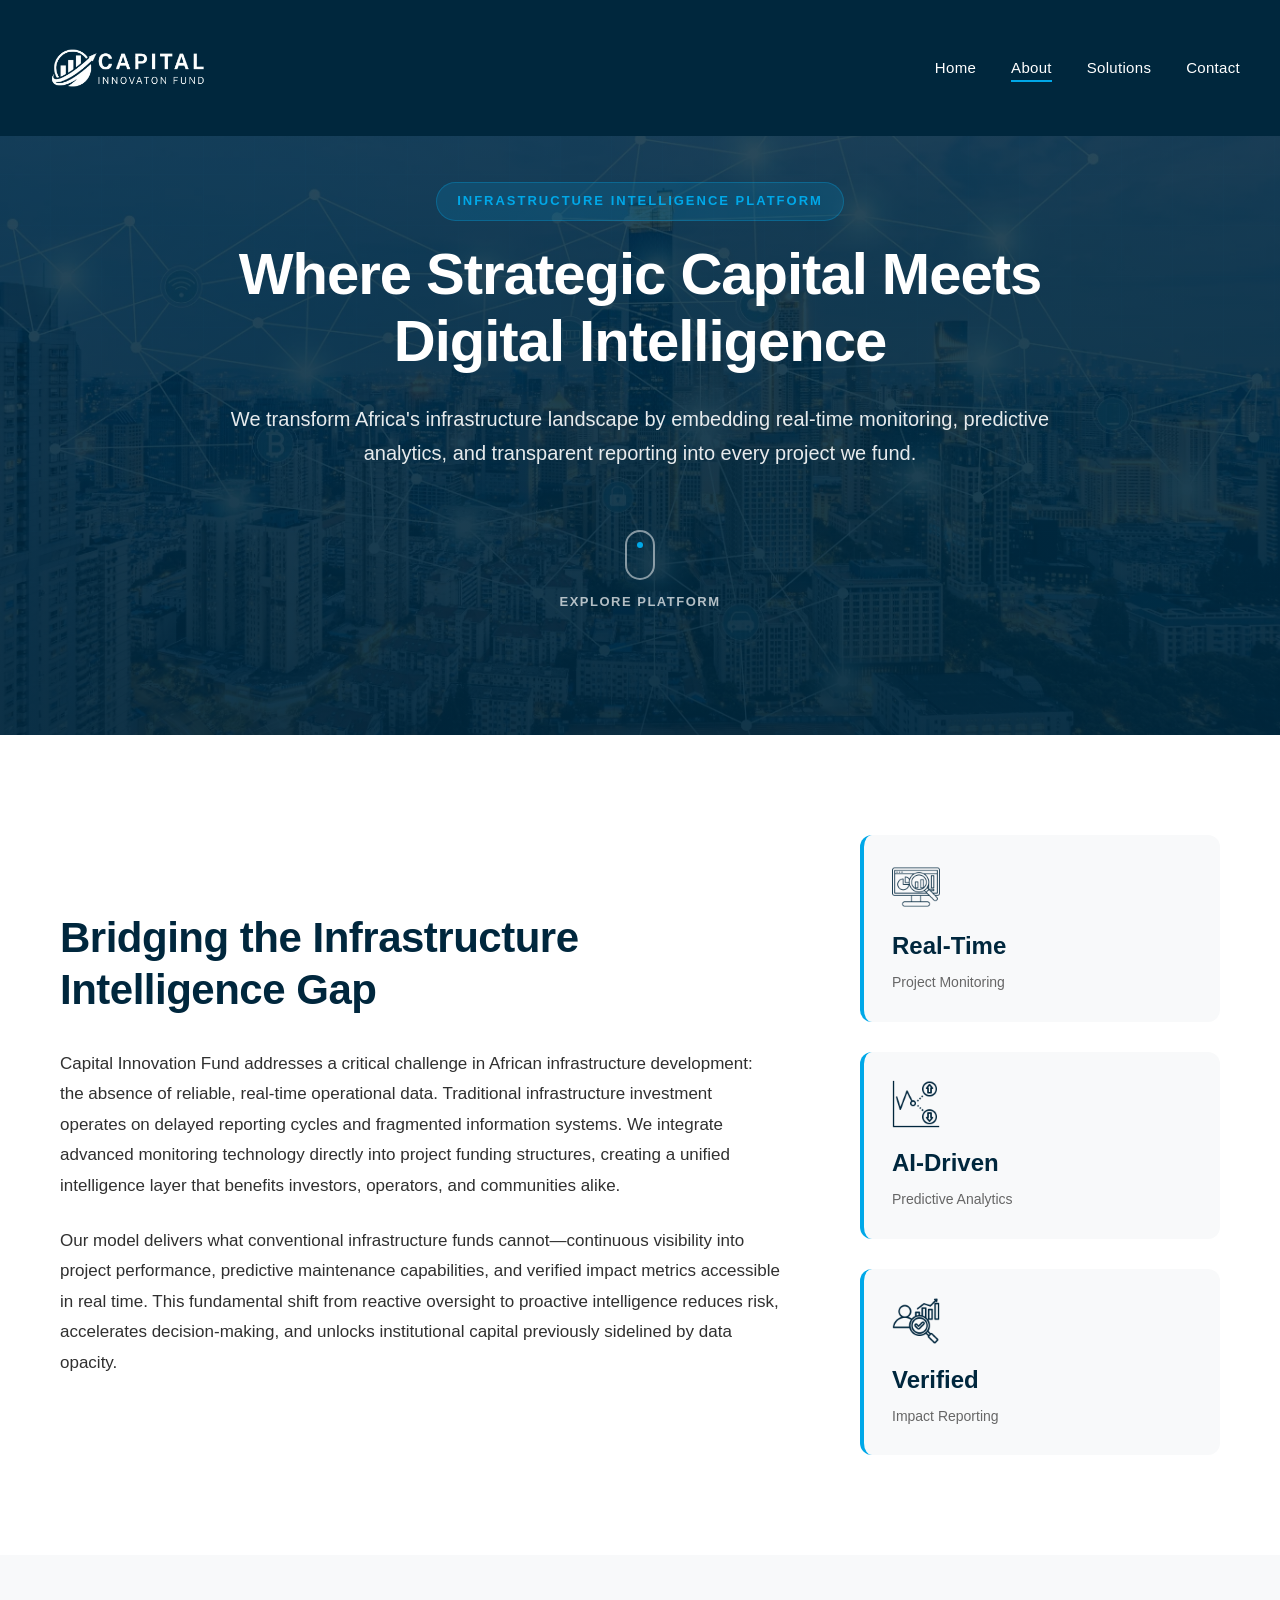
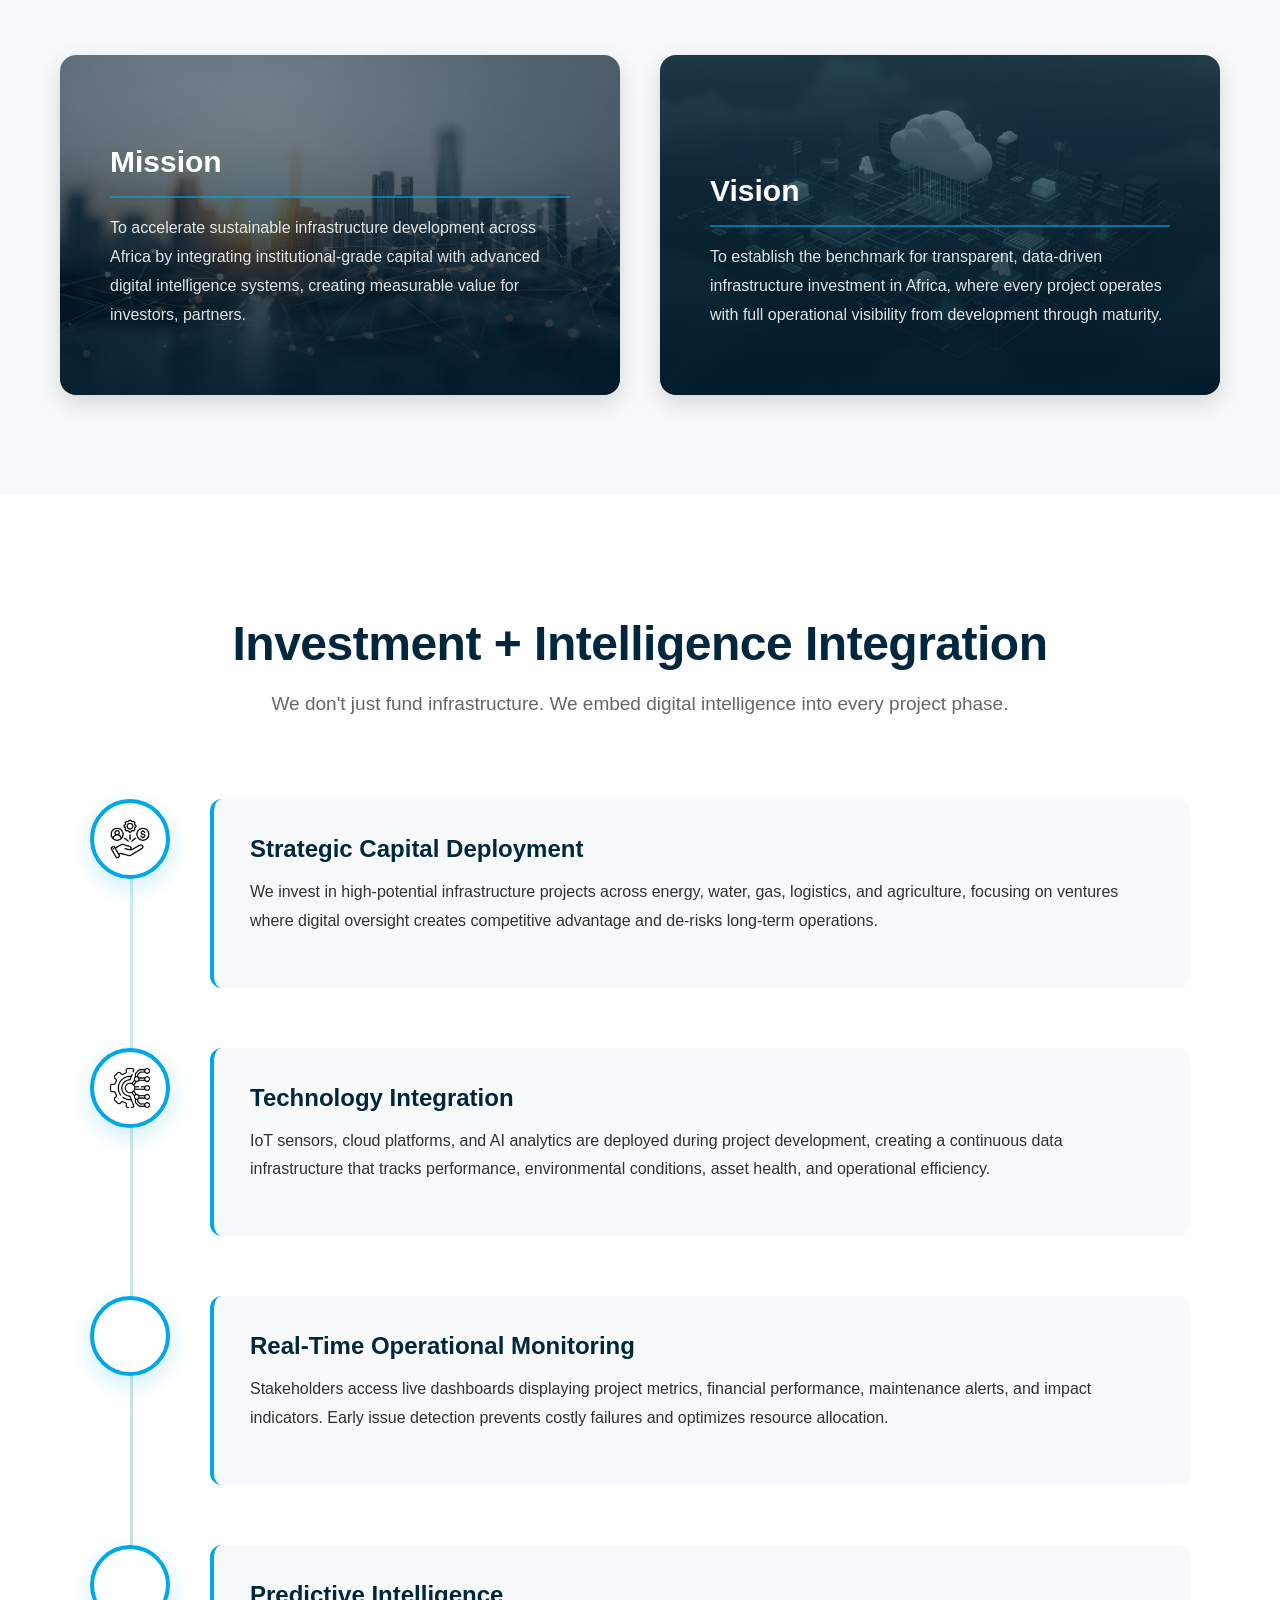
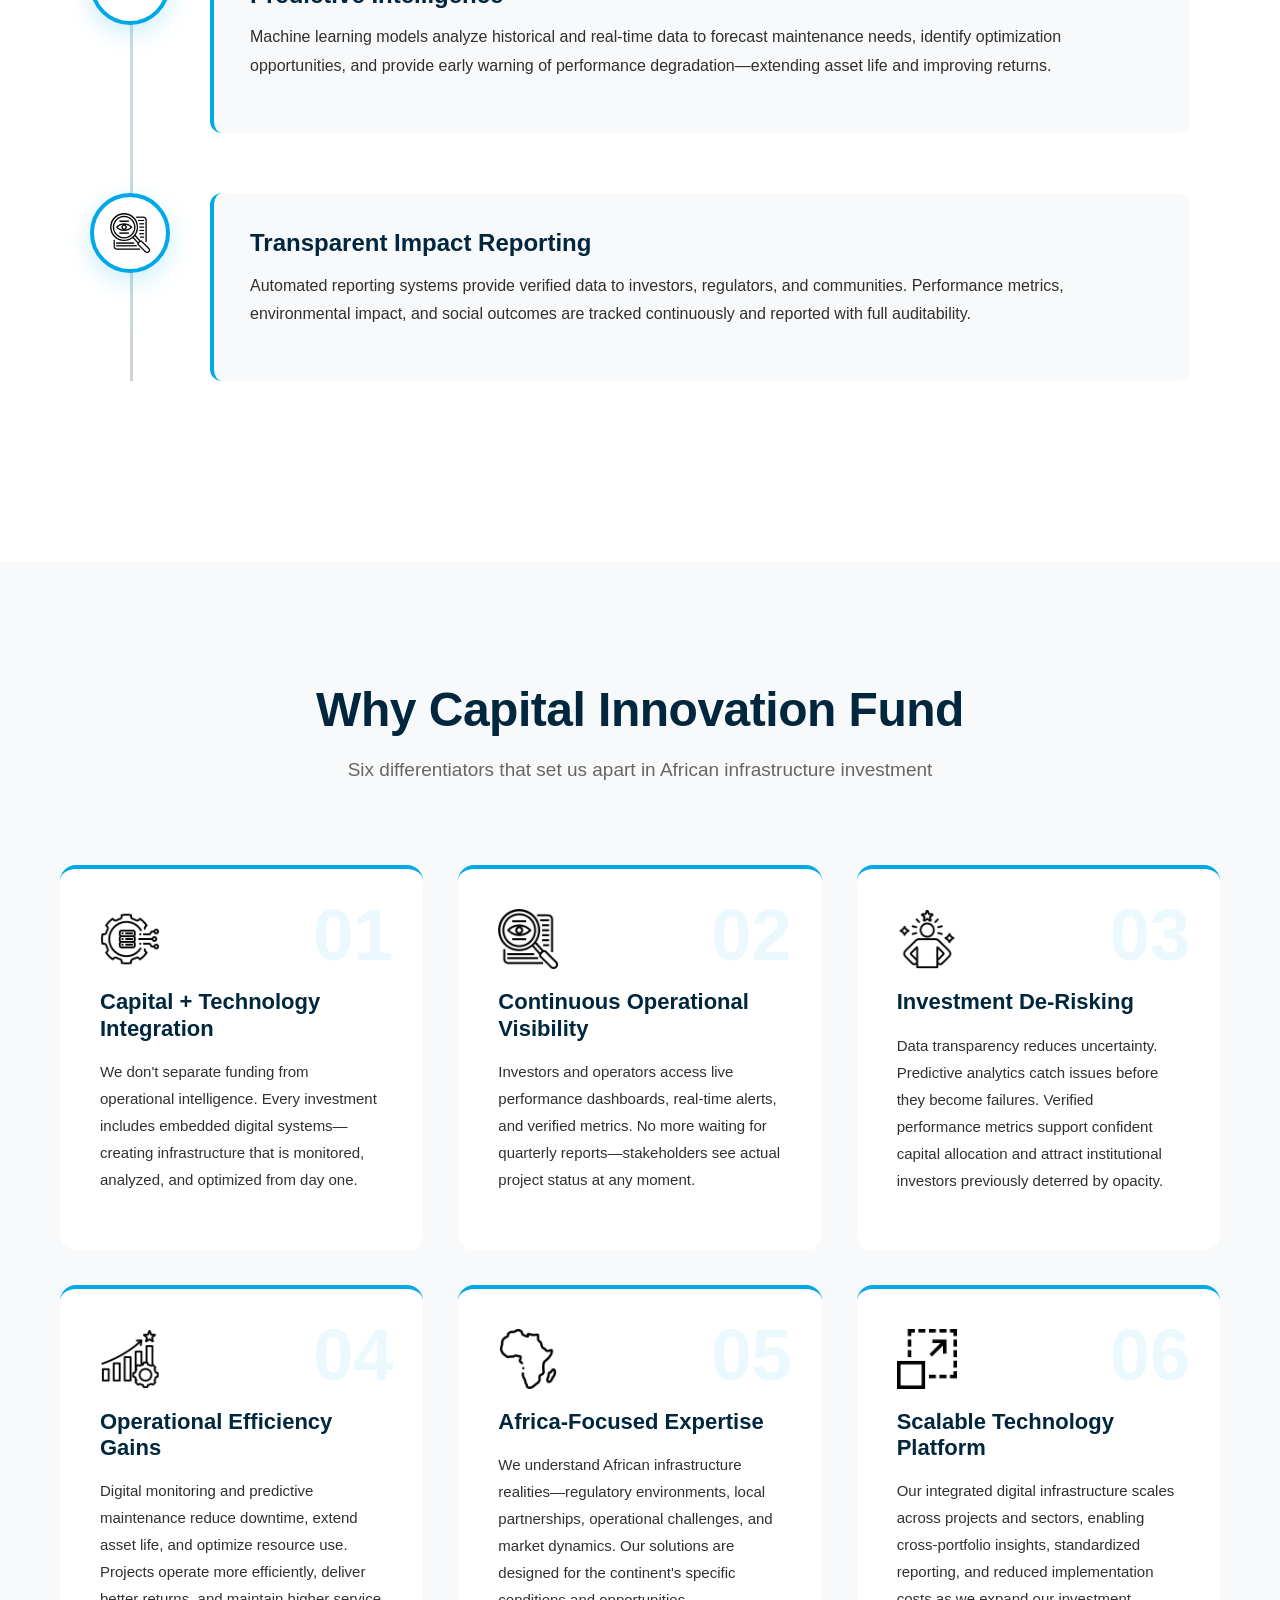
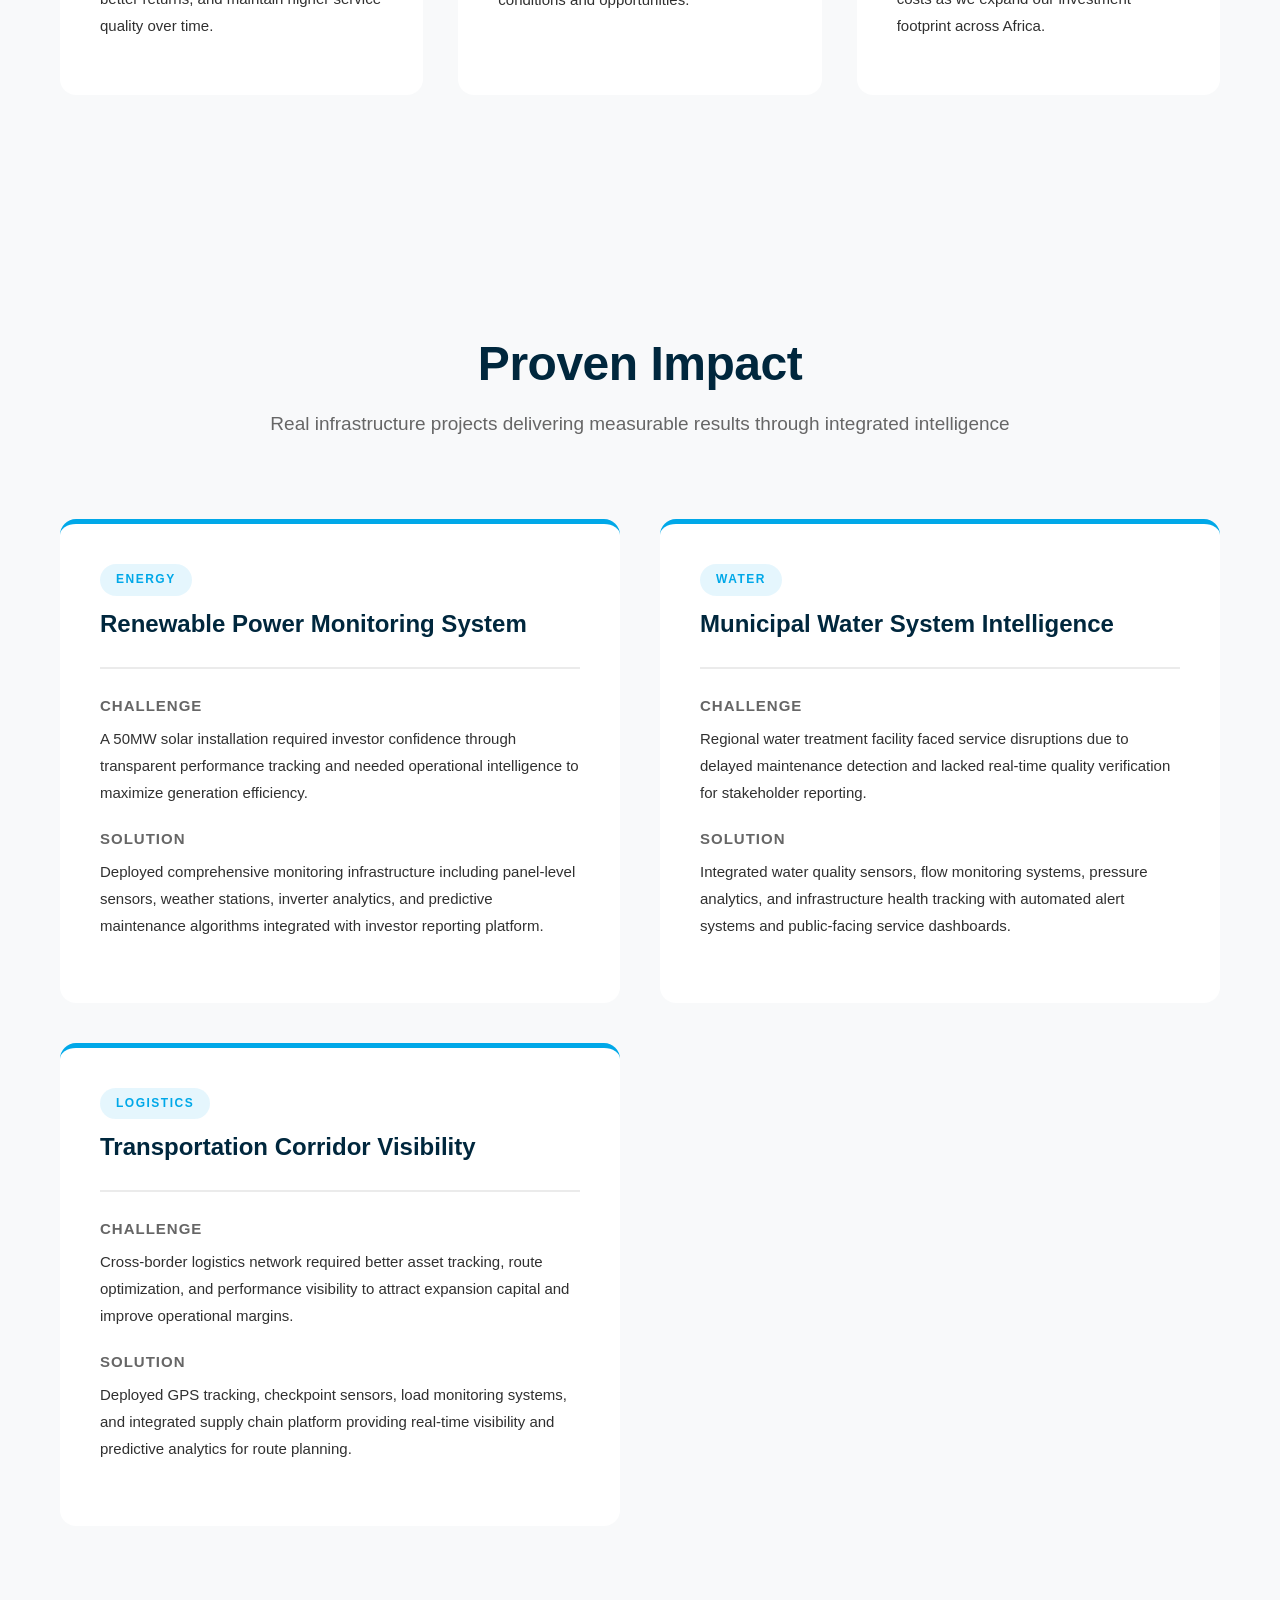
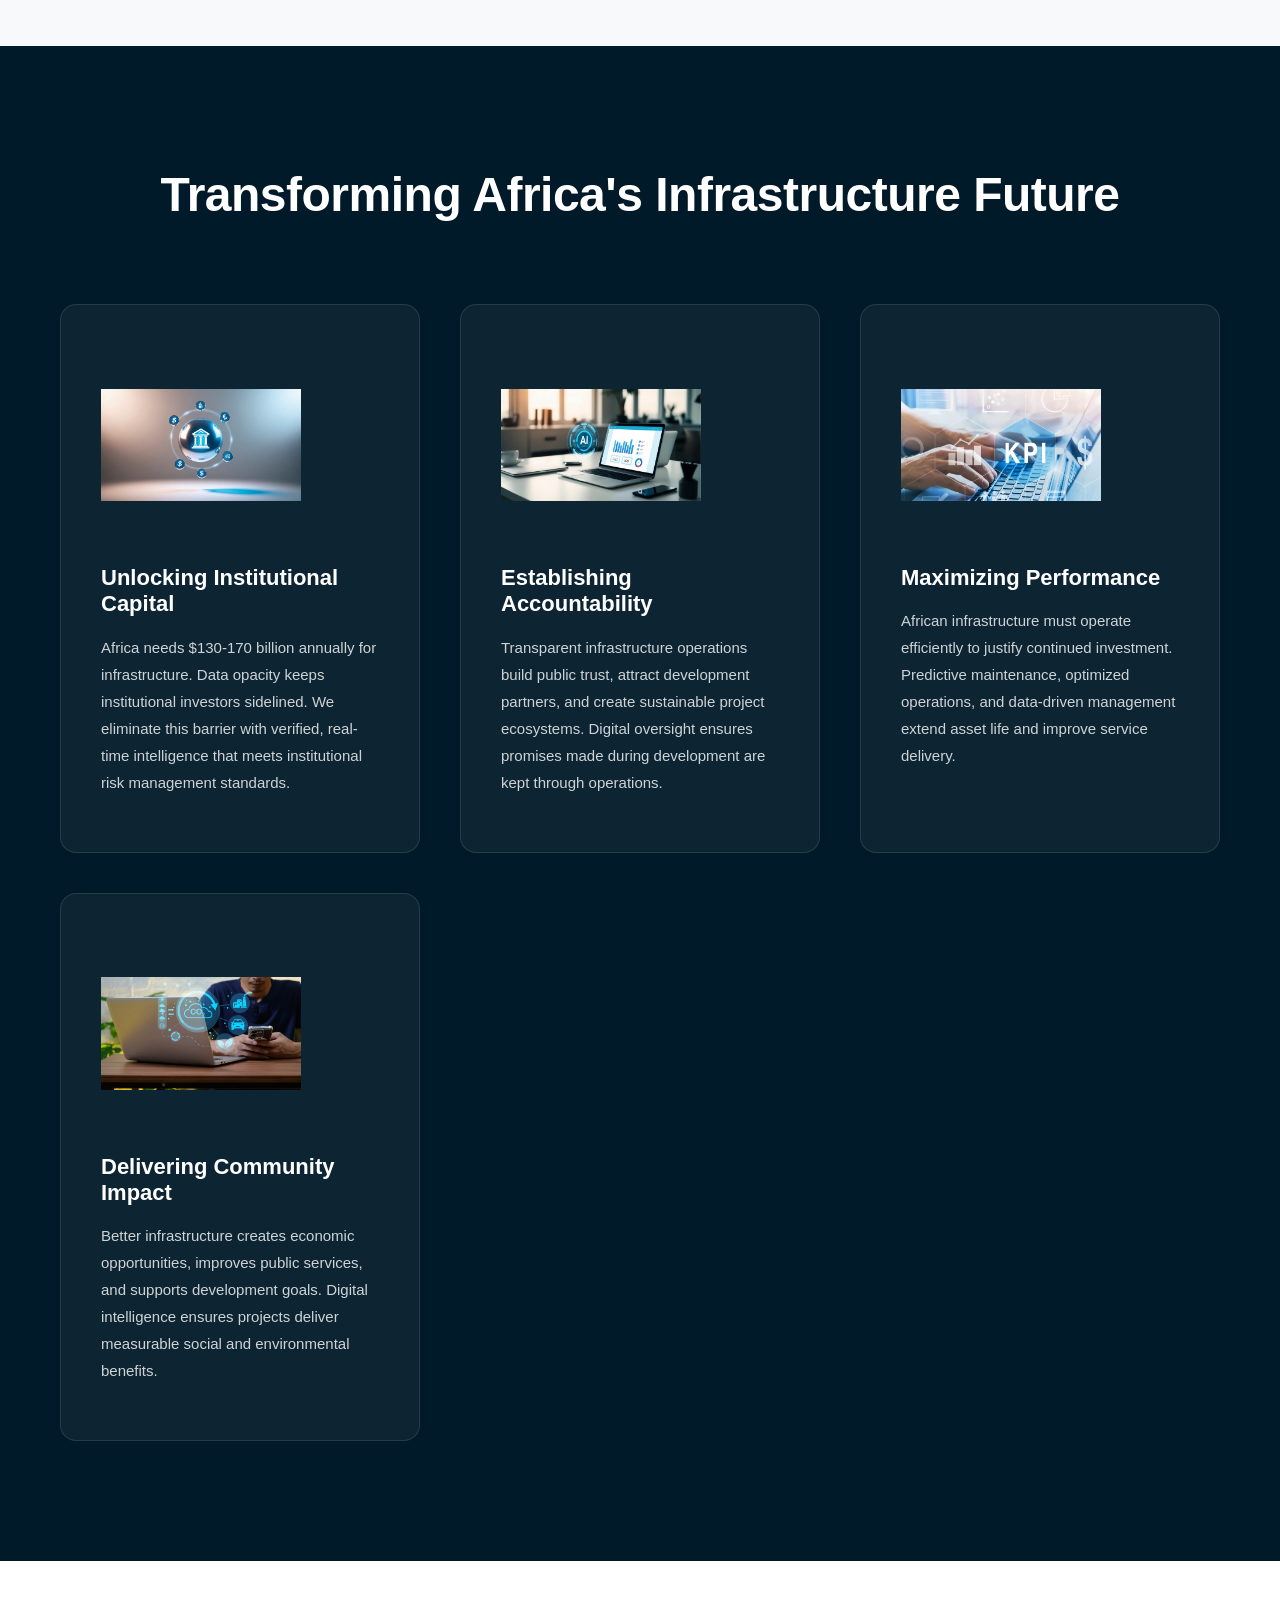
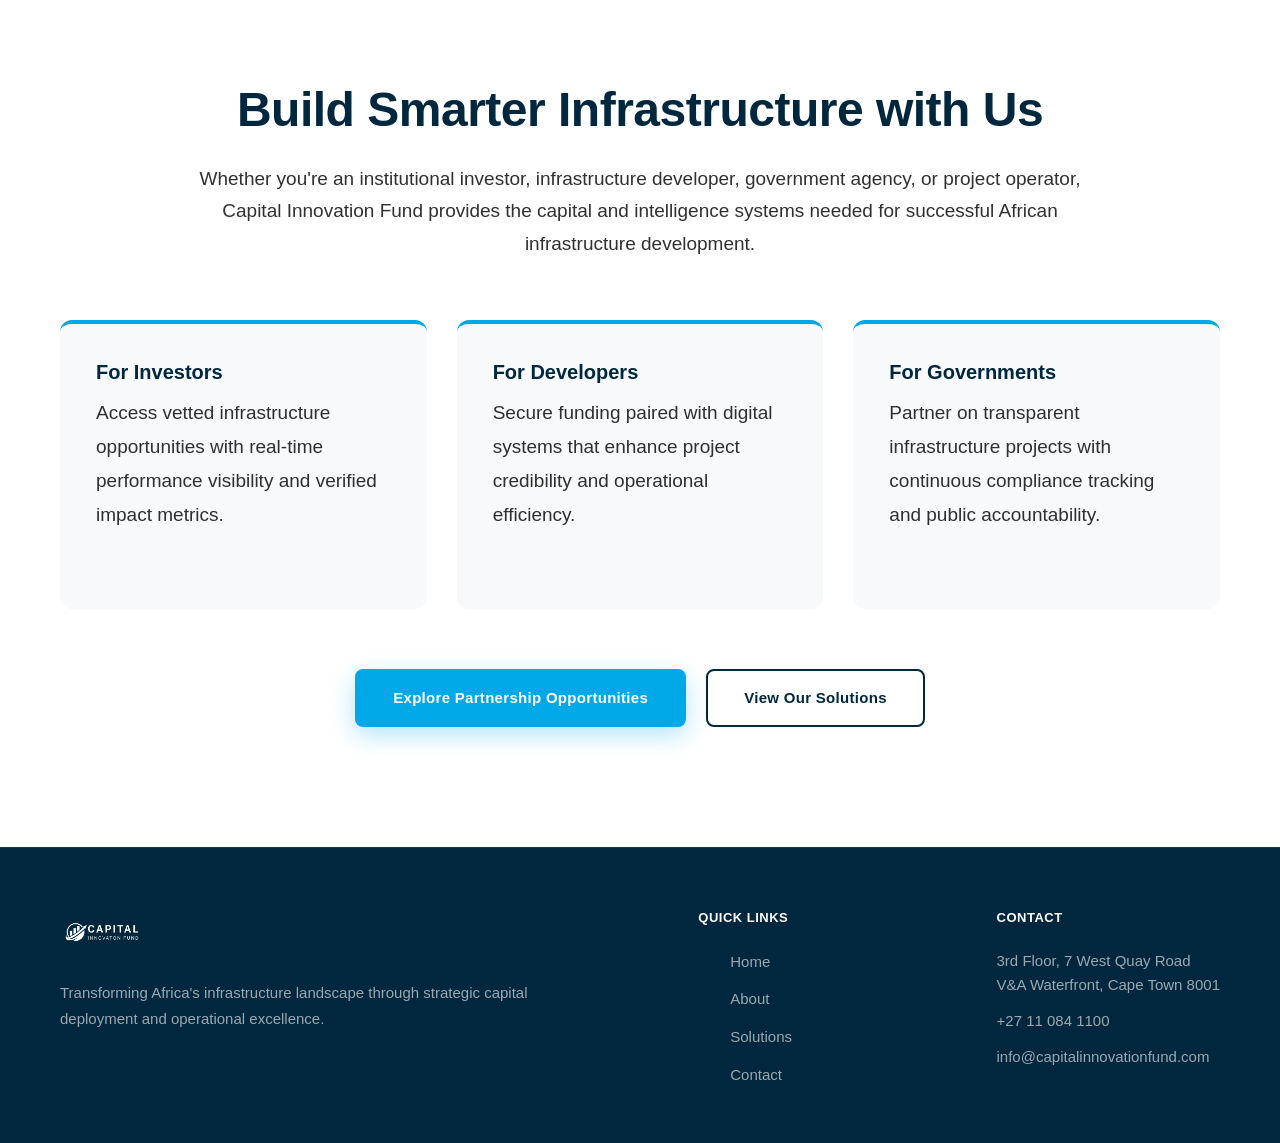
==== commit 0de6cc81: "Update contact email to info@capitalinnovationfund.com" ====
--- a/about.html
+++ b/about.html
@@ -38,7 +38,7 @@
     "addressCountry": "ZA"
   },
   "telephone": "+27110841100",
-  "email": "info@capitalinnovation.fund"
+  "email": "info@capitalinnovationfund.com"
 }
 </script>
 <link rel="stylesheet" href="https://cdn.jsdelivr.net/npm/bootstrap@5.3.3/dist/css/bootstrap.min.css">
@@ -422,7 +422,7 @@
         <div class="footer-links-title">Contact</div>
         <p>3rd Floor, 7 West Quay Road<br>V&amp;A Waterfront, Cape Town 8001</p>
         <p><a href="tel:+27110841100">+27 11 084 1100</a></p>
-        <p><a href="mailto:info@capitalinnovation.fund">info@capitalinnovation.fund</a></p>
+        <p><a href="mailto:info@capitalinnovationfund.com">info@capitalinnovationfund.com</a></p>
       </div>
     </div>
   </div>
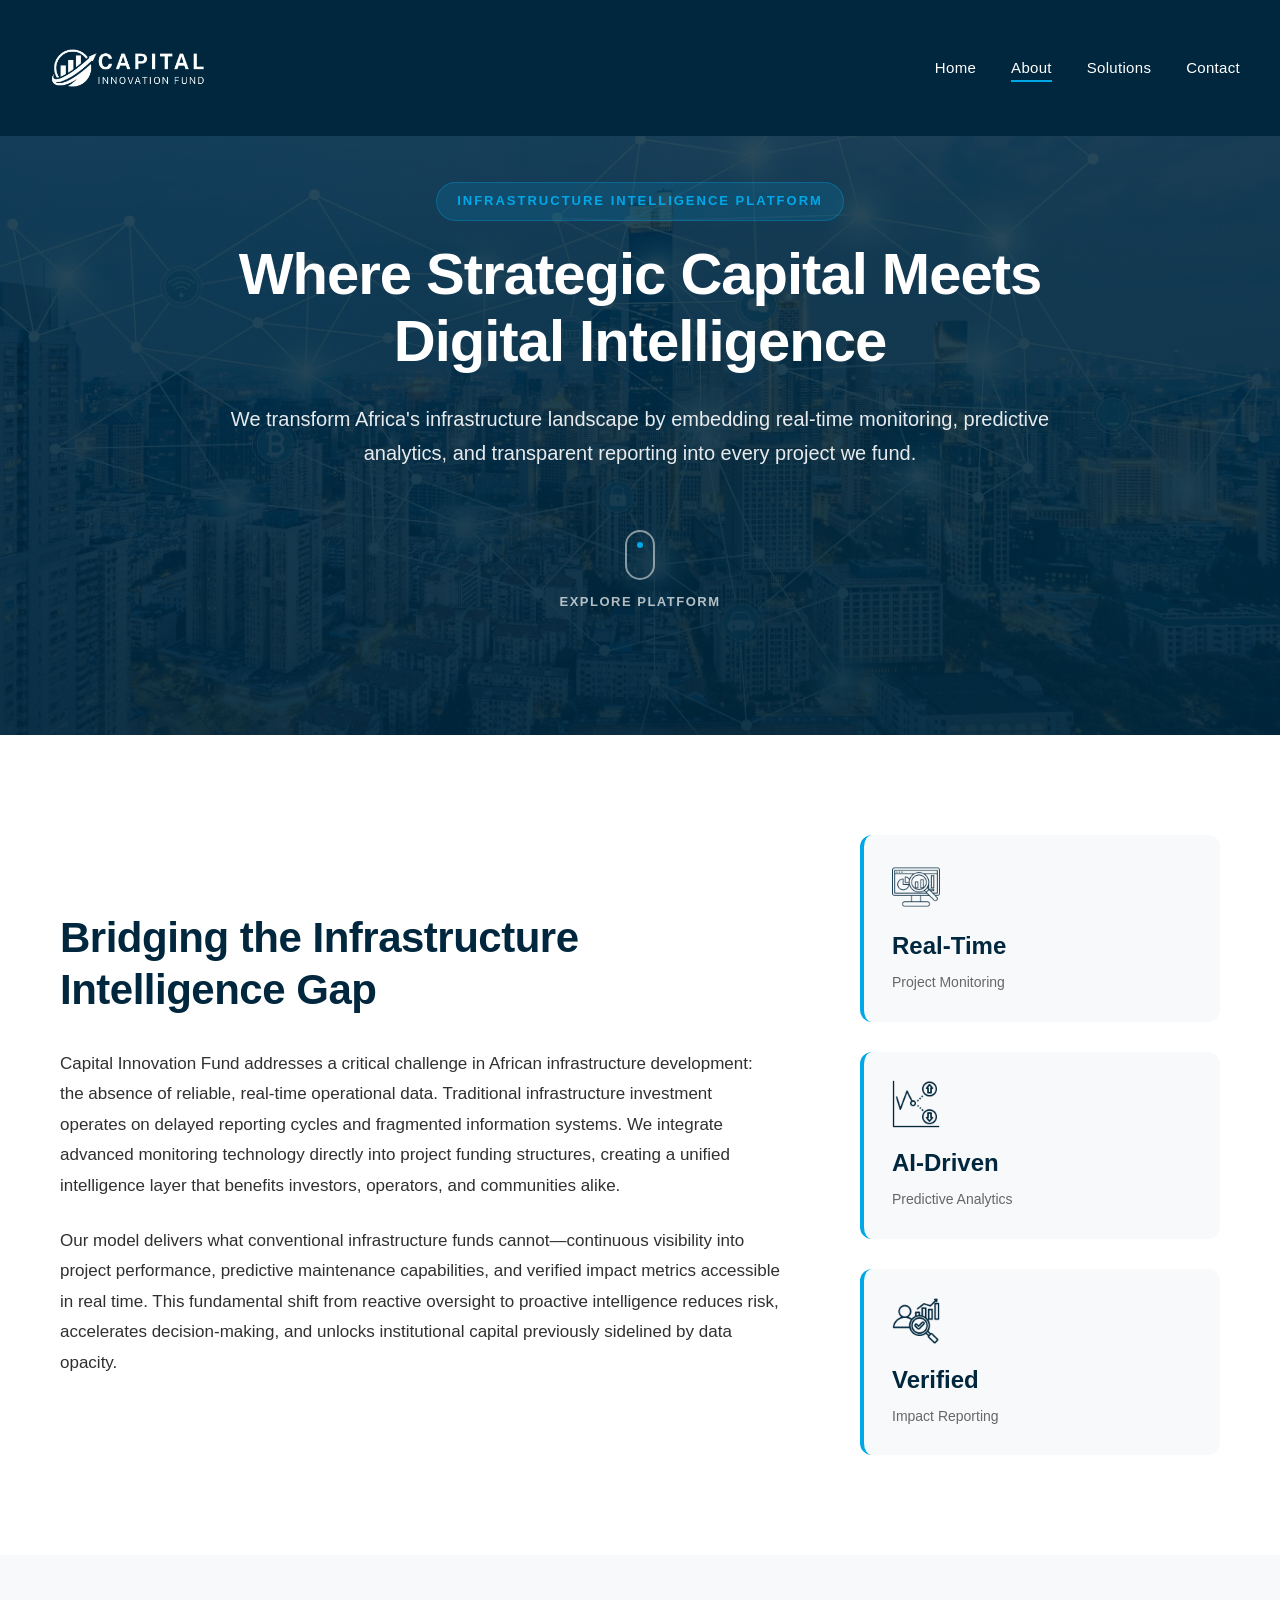
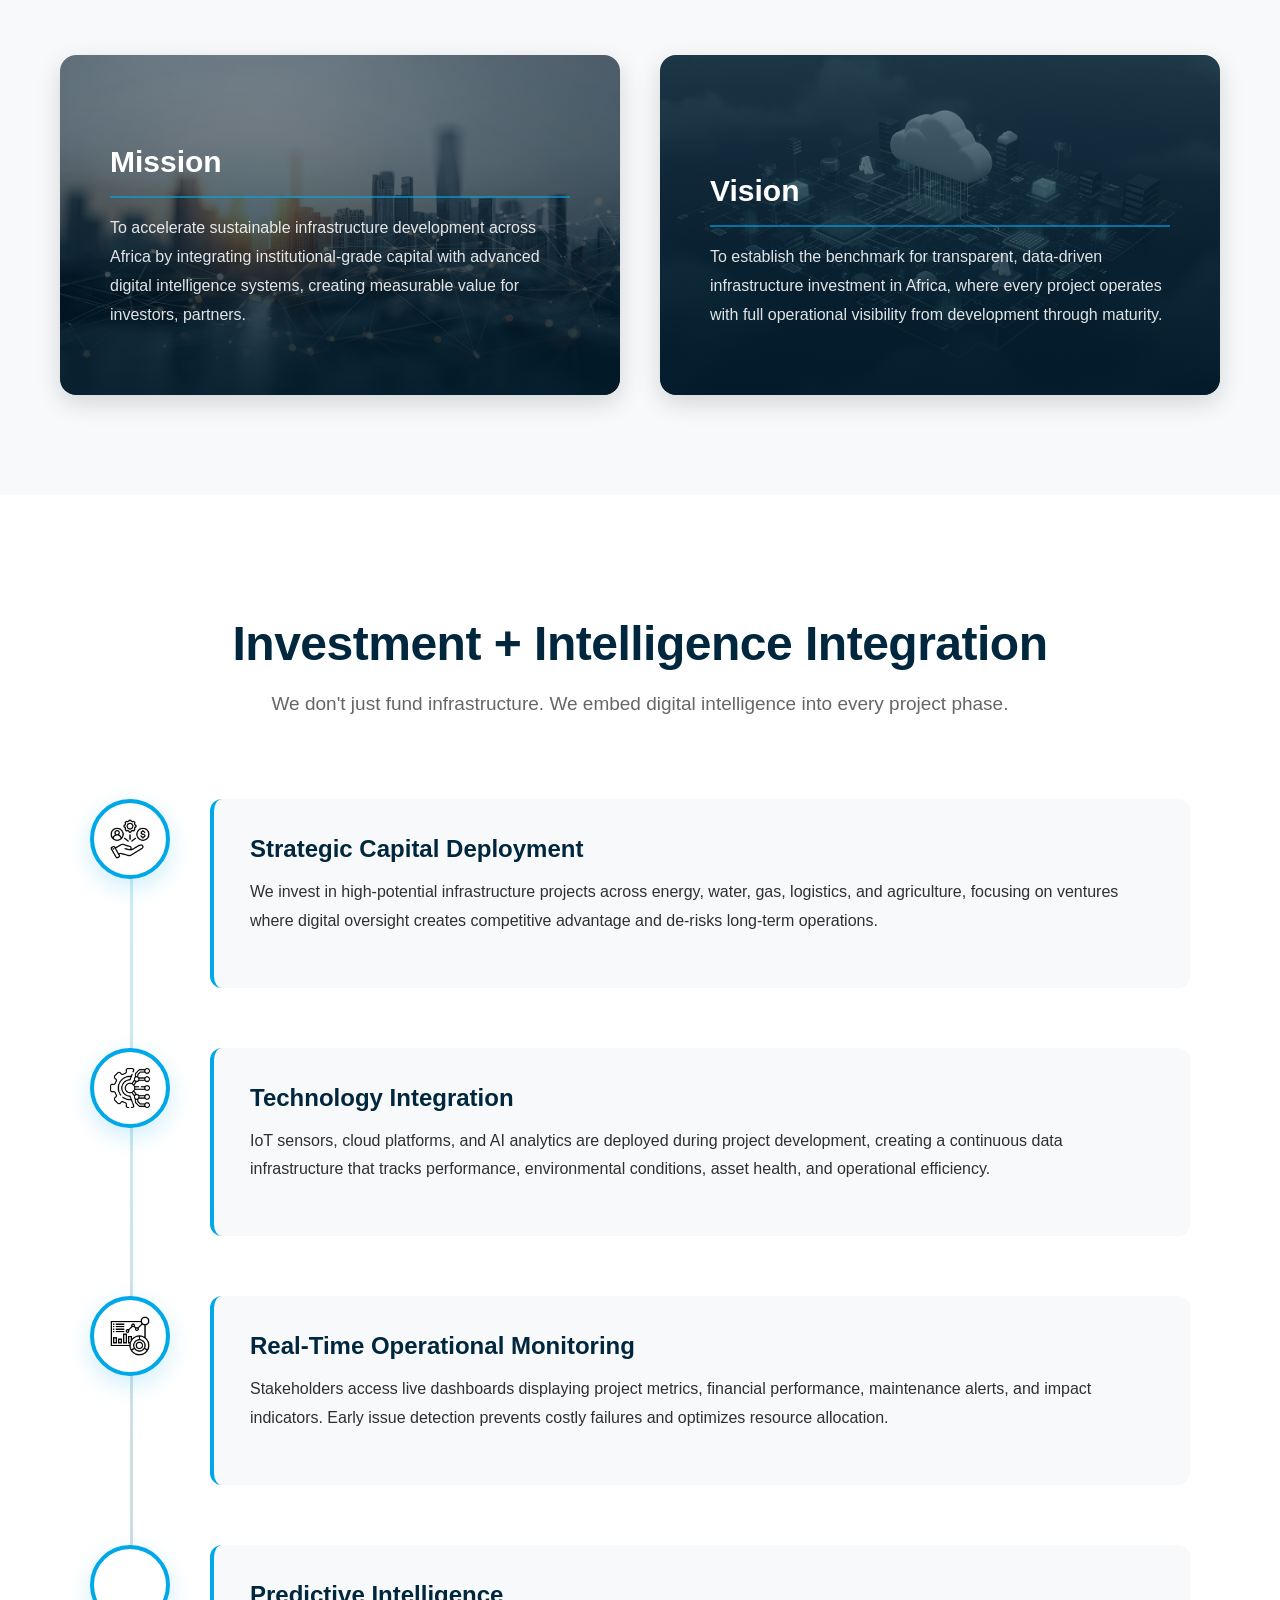
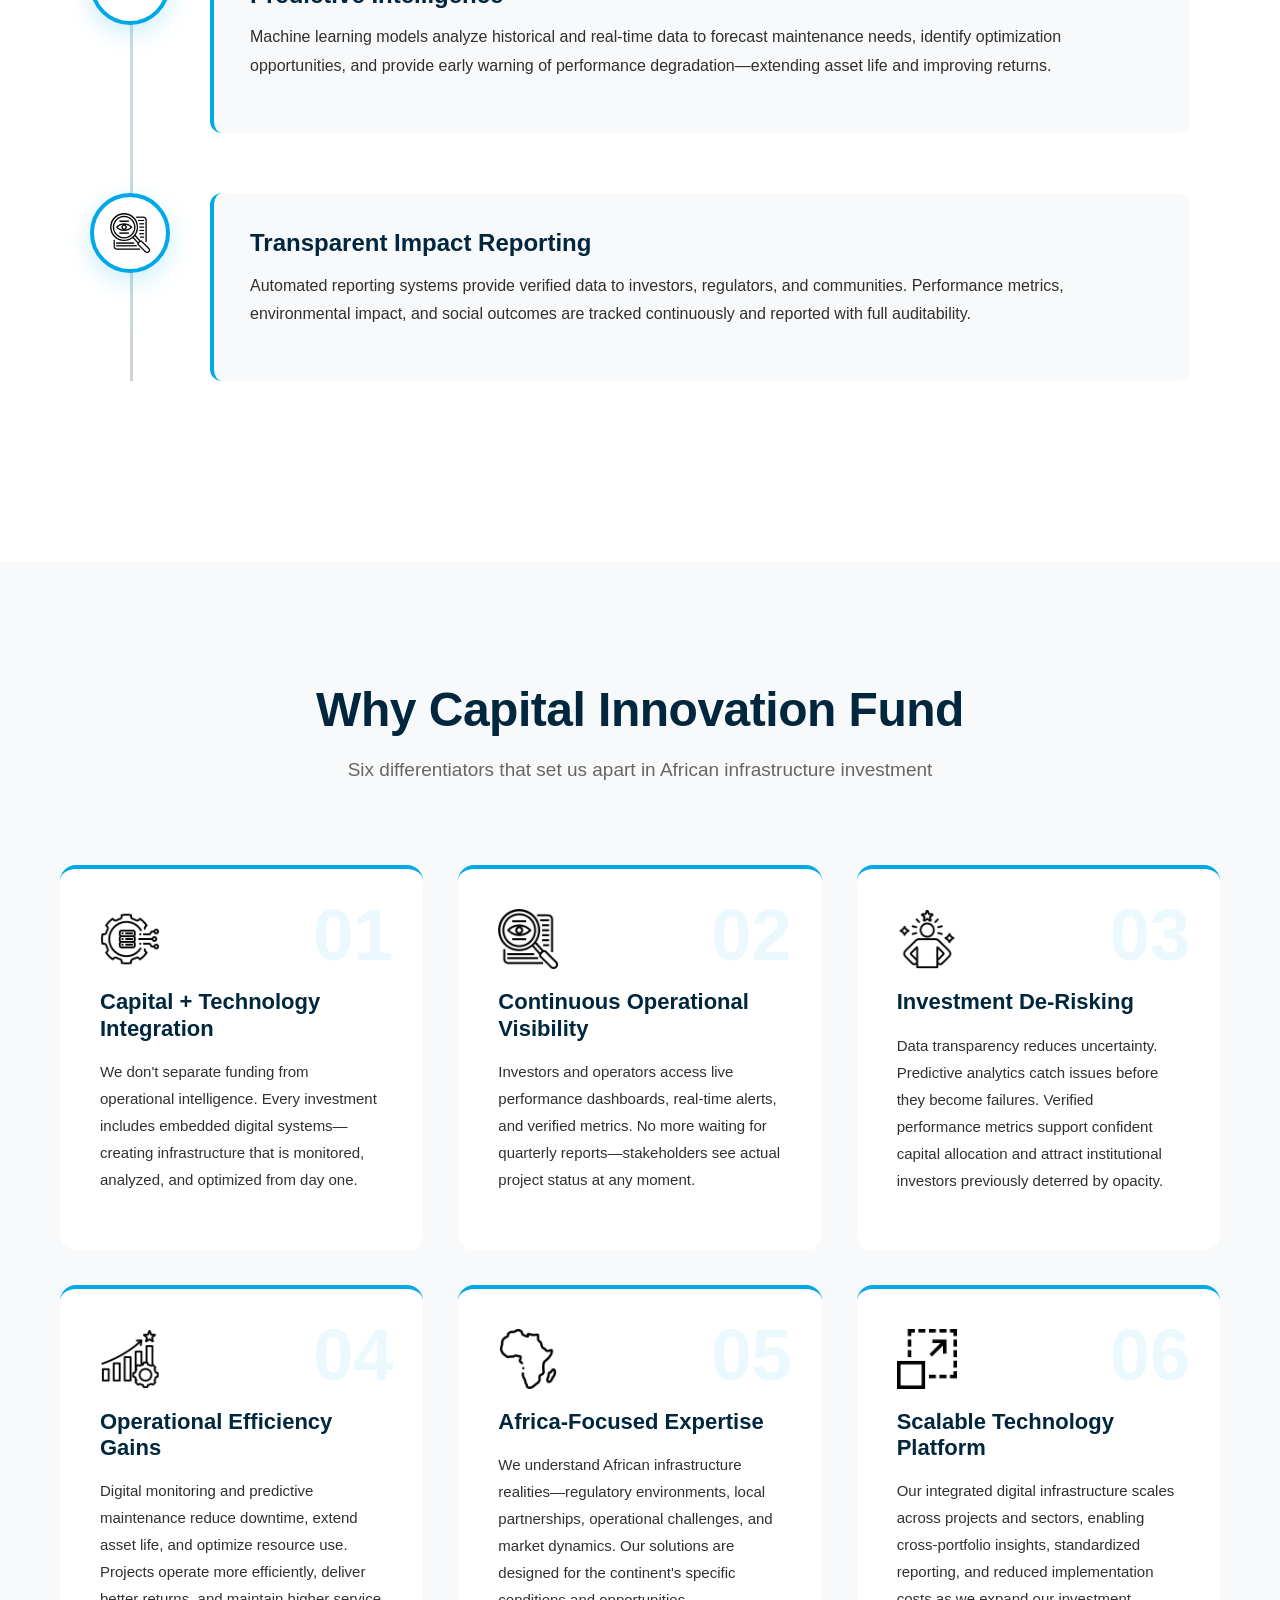
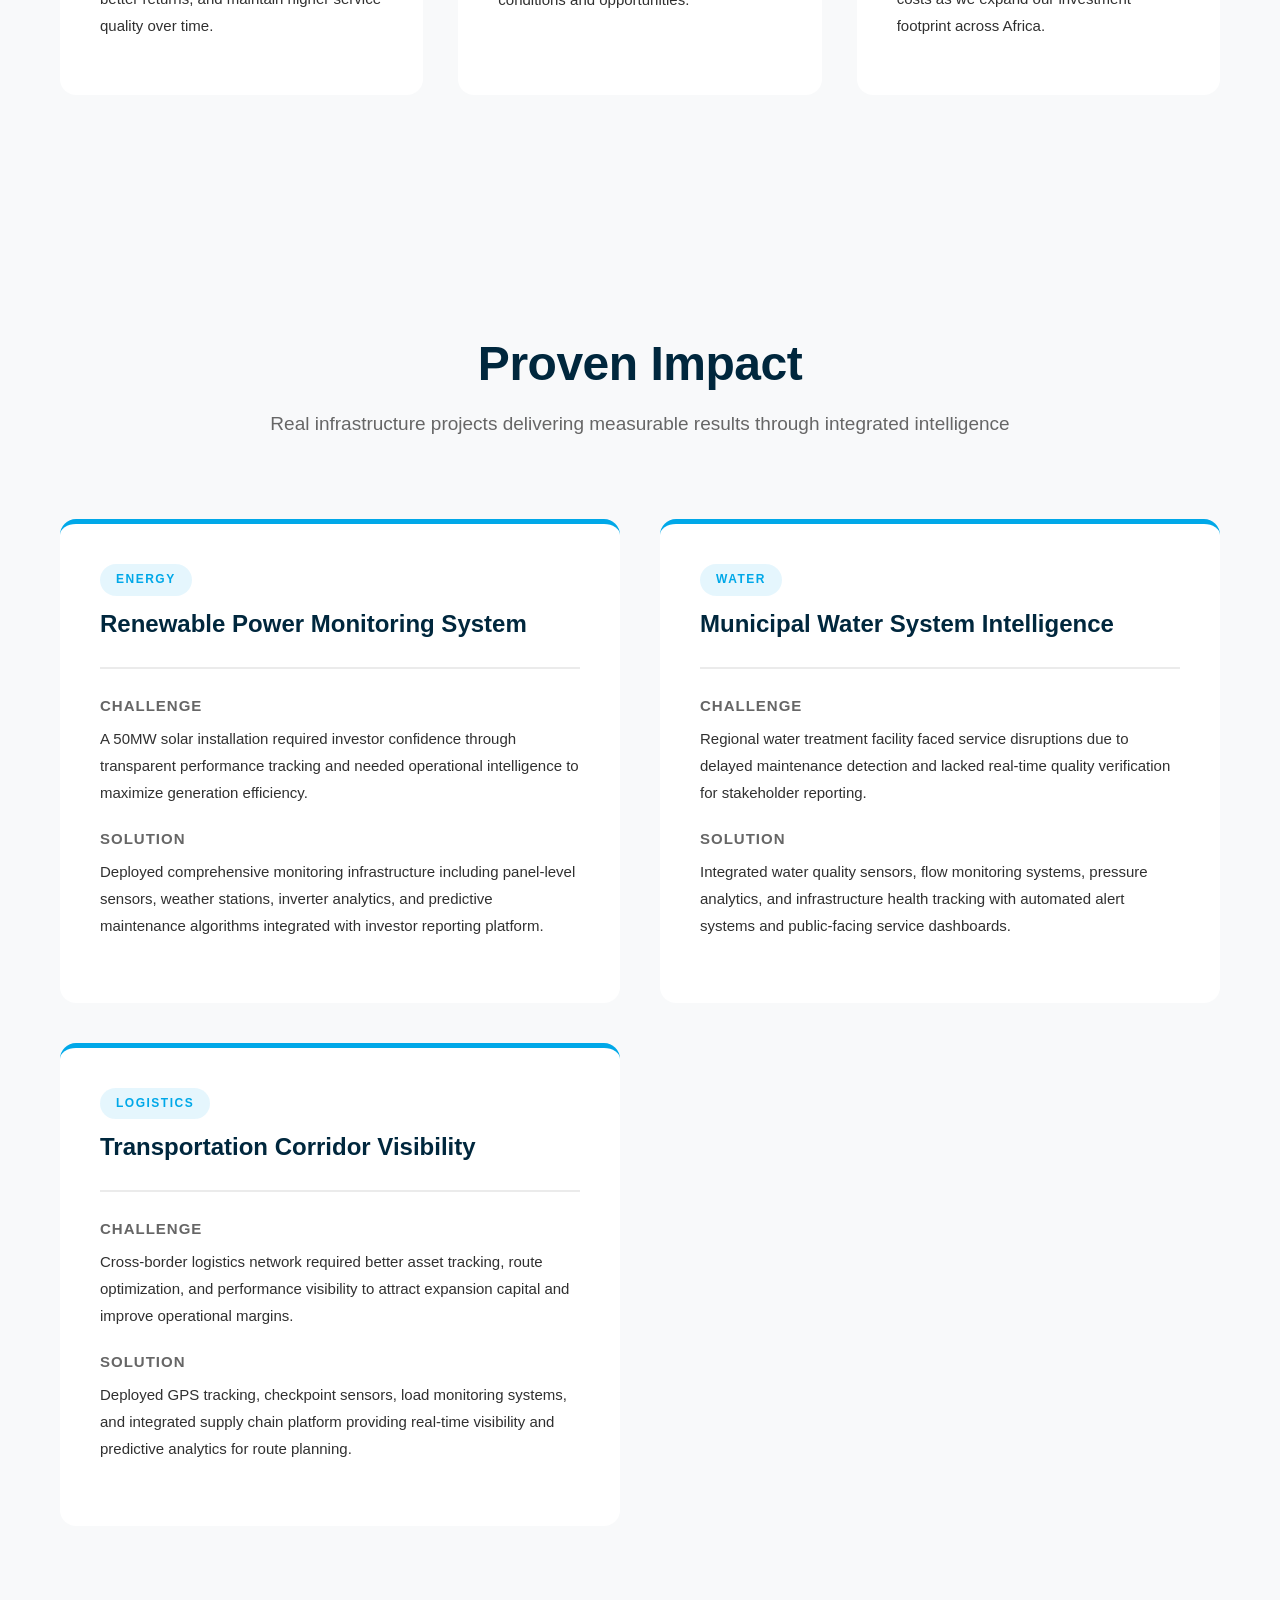
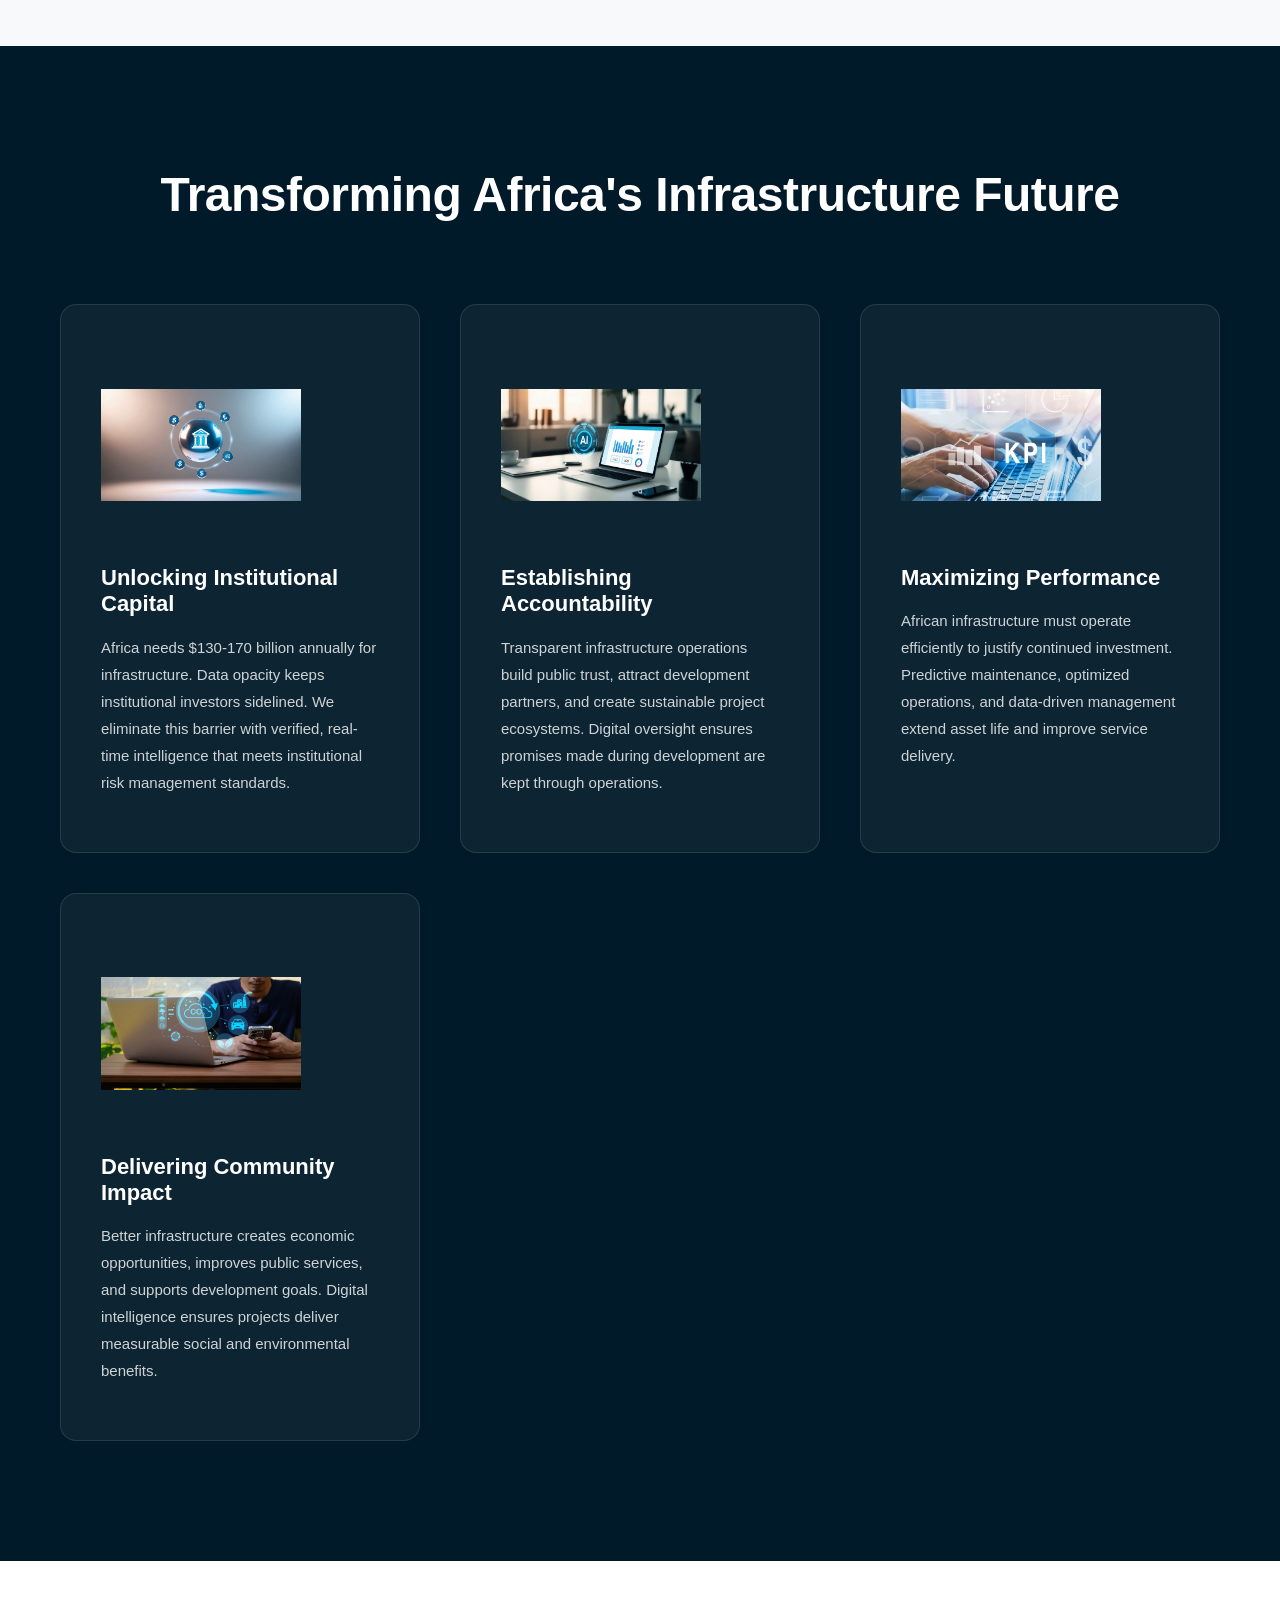
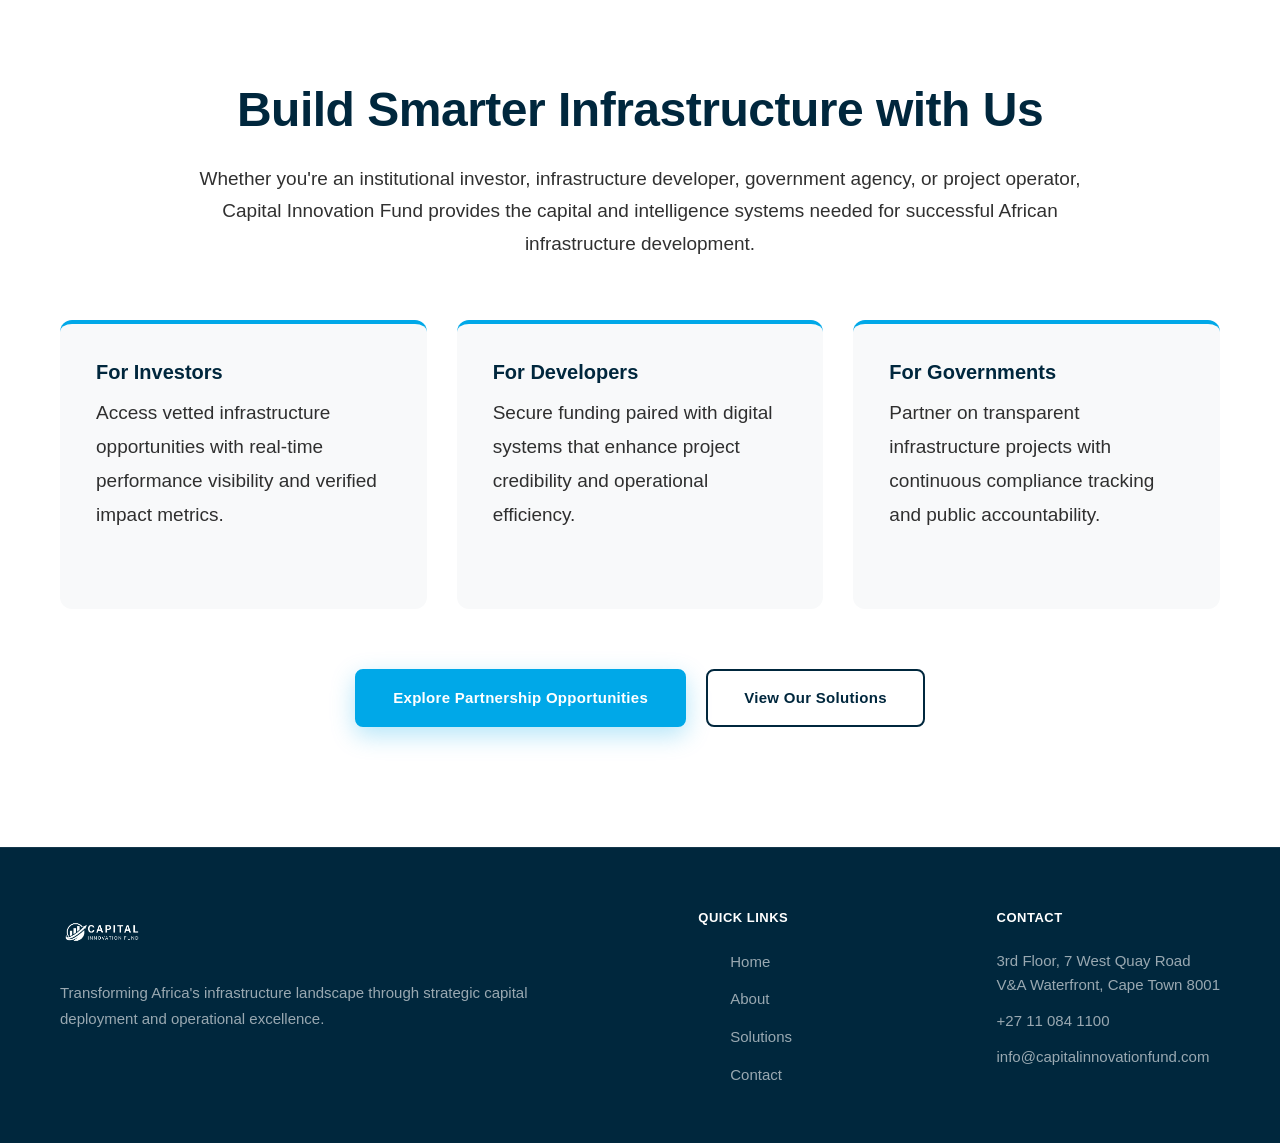
==== commit 798ddcbf: "Add favicon for Google search results and fix 'Innovation' typo in logos" ====
--- a/about.html
+++ b/about.html
@@ -28,7 +28,7 @@
   "@type": "Organization",
   "name": "Capital Innovation Fund",
   "url": "https://capitalinnovationfund.co.za/about.html",
-  "logo": "https://capitalinnovationfund.co.za/images/logo.webp",
+  "logo": "https://capitalinnovationfund.co.za/favicon-192.png",
   "description": "Infrastructure intelligence platform combining institutional capital with real-time monitoring across Africa's energy, water, logistics, agriculture and gas sectors.",
   "address": {
     "@type": "PostalAddress",
@@ -41,6 +41,11 @@
   "email": "info@capitalinnovationfund.com"
 }
 </script>
+<link rel="icon" href="/favicon.ico" sizes="any">
+<link rel="icon" type="image/png" sizes="48x48" href="/favicon-48.png">
+<link rel="icon" type="image/png" sizes="96x96" href="/favicon-96.png">
+<link rel="icon" type="image/png" sizes="192x192" href="/favicon-192.png">
+<link rel="apple-touch-icon" href="/apple-touch-icon.png">
 <link rel="stylesheet" href="https://cdn.jsdelivr.net/npm/bootstrap@5.3.3/dist/css/bootstrap.min.css">
 <link rel="stylesheet" href="css/site.css">
 </head>
